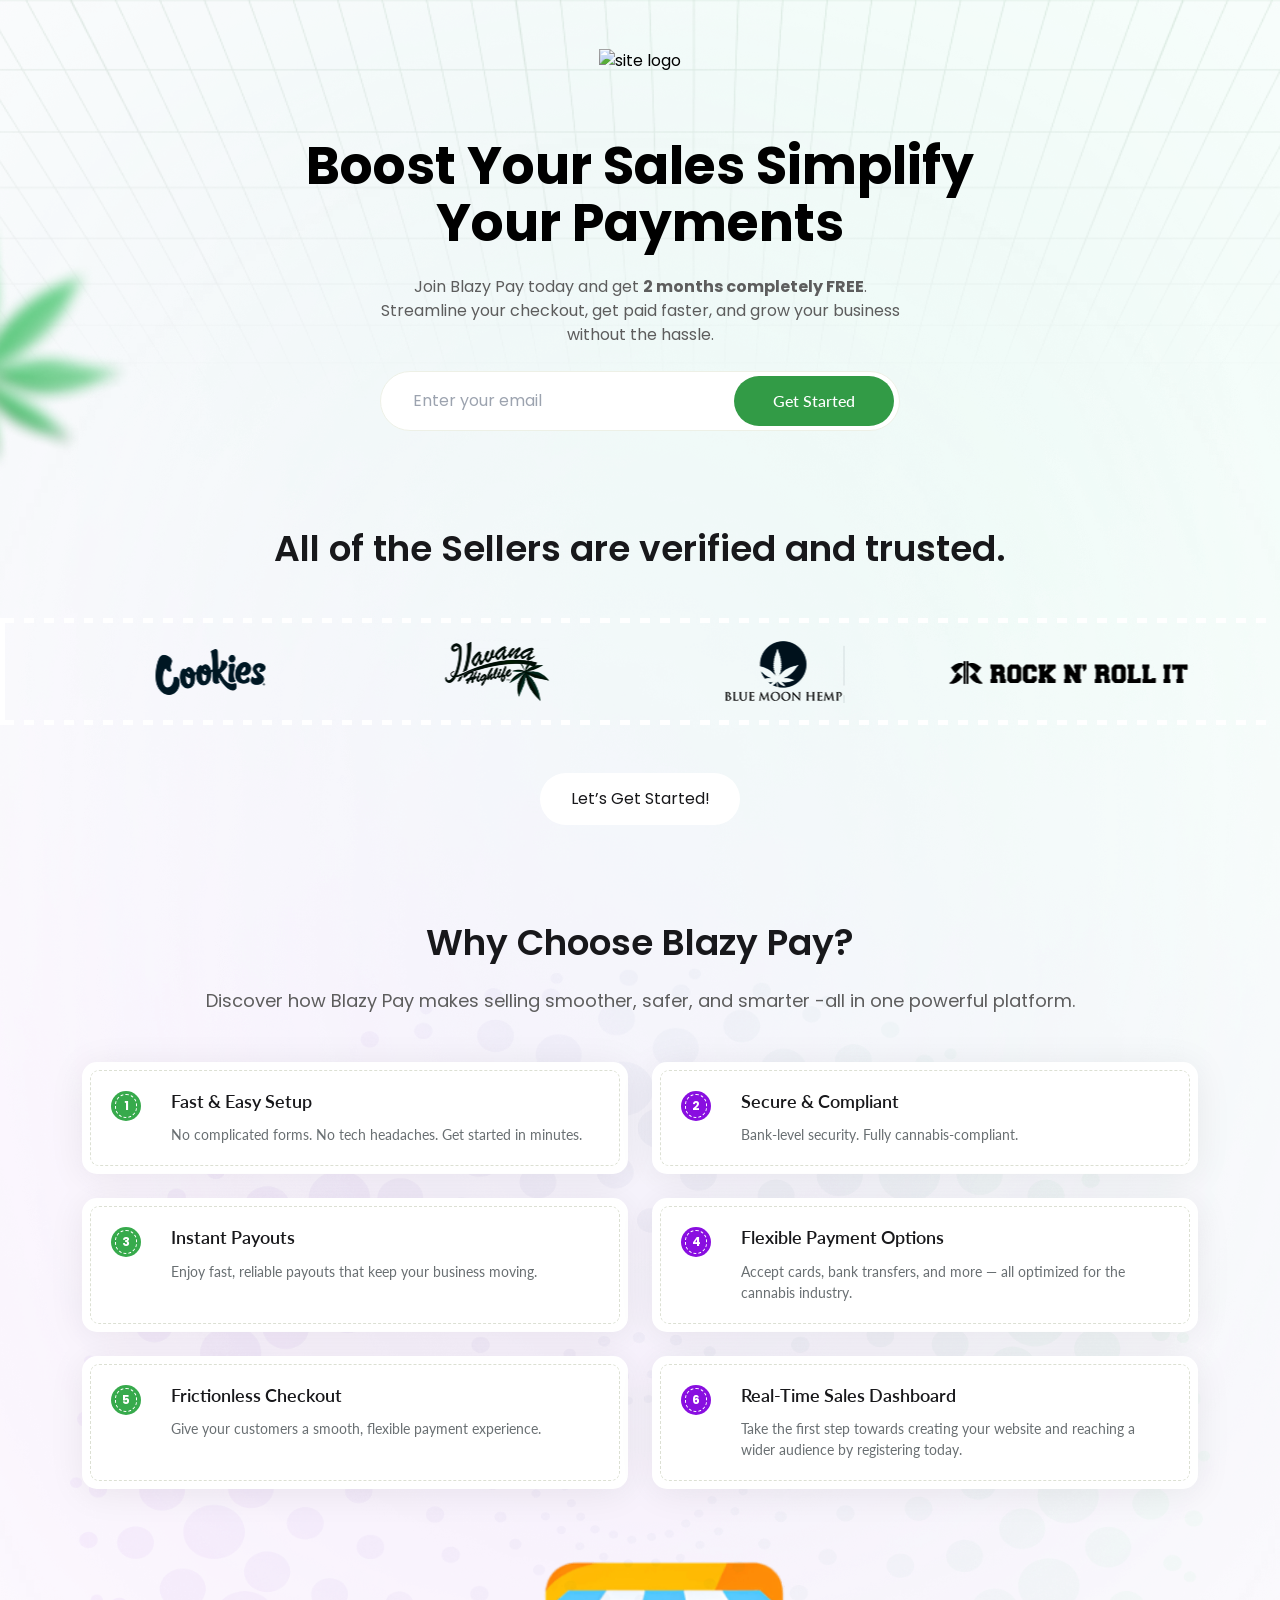
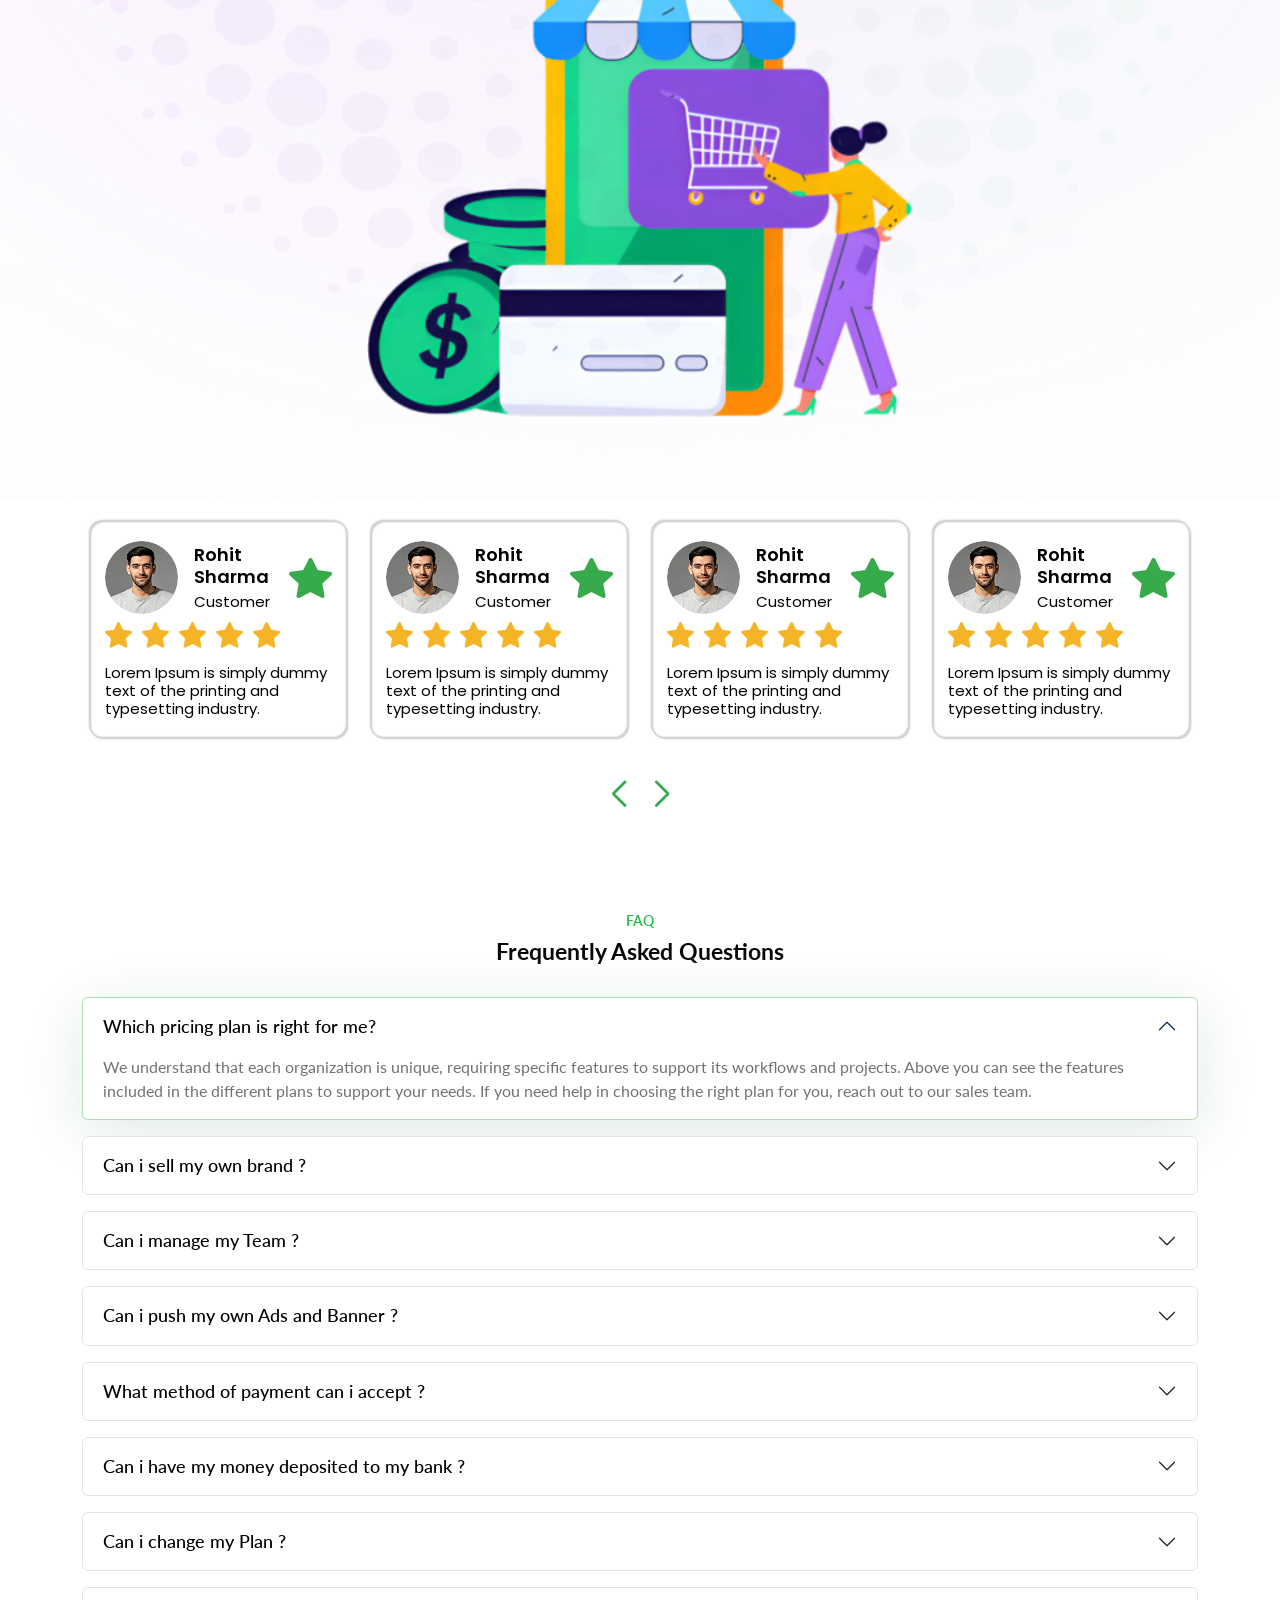
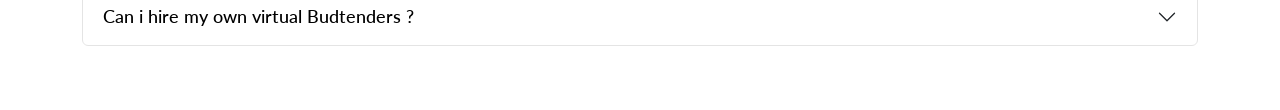
==== splash.html @ 4a8529d1 "update" ====
<!DOCTYPE html>
<html lang="en">

<head>
    <meta charset="UTF-8">
    <meta name="viewport" content="width=device-width, initial-scale=1.0">
    <title>Blazy Weed</title>
    <!-- font-family cdn -->
    <link rel="preconnect" href="https://fonts.googleapis.com">
    <link rel="preconnect" href="https://fonts.gstatic.com" crossorigin>
    <link
        href="https://fonts.googleapis.com/css2?family=Barlow:ital,wght@0,100;0,200;0,300;0,400;0,500;0,600;0,700;0,800;0,900;1,100;1,200;1,300;1,400;1,500;1,600;1,700;1,800;1,900&family=Lato:ital,wght@0,100;0,300;0,400;0,700;0,900;1,100;1,300;1,400;1,700;1,900&family=Poppins:ital,wght@0,100;0,200;0,300;0,400;0,500;0,600;0,700;0,800;0,900;1,100;1,200;1,300;1,400;1,500;1,600;1,700;1,800;1,900&display=swap"
        rel="stylesheet">
    <!-- bootstrap-css -cdn -->
    <link href="https://cdn.jsdelivr.net/npm/bootstrap@5.3.3/dist/css/bootstrap.min.css" rel="stylesheet"
        integrity="sha384-QWTKZyjpPEjISv5WaRU9OFeRpok6YctnYmDr5pNlyT2bRjXh0JMhjY6hW+ALEwIH" crossorigin="anonymous">
    <!-- Link Swiper's CSS -->
    <link rel="stylesheet" href="https://cdn.jsdelivr.net/npm/swiper@11/swiper-bundle.min.css" />

    <!-- custom css -->
    <link rel="stylesheet" href="assets/css/style.css">
</head>

<body class="splash-page">
    <main>
        <section class="splash-banner py-5">
            <header class="splash-header text-center pb-3">
                <a href="">
                    <img src="./assets/images/blazy-pay-logo.svg" alt="site logo">
                </a>
            </header>
            <div class="container pb-5">
                <div class="row">
                    <div class="col-12 pt-5">
                        <h1 class="mb-4">Boost Your Sales Simplify Your Payments</h1>
                        <p class="mb-4">Join Blazy Pay today and get <strong>2 months completely FREE</strong>.
                            Streamline your checkout, get paid faster, and grow your business without the hassle.</p>
                        <form class="splash-banner-form">
                            <div class="input-group gap-2">
                                <input type="email" placeholder="Enter your email"
                                    class="form-control flex-grow-1 border-0">
                                <button type="submit" class="btn btn-accent-dark">Get Started</button>
                            </div>
                        </form>
                    </div>
                </div>
            </div>
        </section>

        <section class="seller pb-5">
            <div class="container">
                <div class="row">
                    <div class="col-12">
                        <h2 class="section-title mb-4 mb-lg-5">All of the Sellers are verified and trusted.</h2>
                    </div>
                </div>
            </div>
            <div class="seller-inner-wrapper">
                <div class="container">
                    <div class="row">
                        <div class="col-12">
                            <div class="swiper seller-swiper">
                                <div class="swiper-wrapper">
                                    <div class="swiper-slide d-flex justify-content-center align-items-center">
                                        <img src="./assets/images/seller-img-1.png" alt="">
                                    </div>
                                    <div class="swiper-slide d-flex justify-content-center align-items-center">
                                        <img src="./assets/images/seller-img-2.png" alt="">
                                    </div>
                                    <div class="swiper-slide d-flex justify-content-center align-items-center">
                                        <img src="./assets/images/seller-img-3.png" alt="">
                                    </div>
                                    <div class="swiper-slide d-flex justify-content-center align-items-center">
                                        <img src="./assets/images/seller-img-4.png" alt="">
                                    </div>
                                    <div class="swiper-slide d-flex justify-content-center align-items-center">
                                        <img src="./assets/images/seller-img-1.png" alt="">
                                    </div>
                                    <div class="swiper-slide d-flex justify-content-center align-items-center">
                                        <img src="./assets/images/seller-img-2.png" alt="">
                                    </div>
                                    <div class="swiper-slide d-flex justify-content-center align-items-center">
                                        <img src="./assets/images/seller-img-3.png" alt="">
                                    </div>
                                    <div class="swiper-slide d-flex justify-content-center align-items-center">
                                        <img src="./assets/images/seller-img-4.png" alt="">
                                    </div>
                                </div>
                            </div>
                        </div>
                    </div>
                </div>
            </div>
            <div class="container">
                <div class="row">
                    <div class="col-12">
                        <div class="text-center mt-5">
                            <a href="#" class="btn btn-white">Let’s Get Started!</a>
                        </div>
                    </div>
                </div>
            </div>
        </section>

        <section class="why-choose py-5">
            <div class="container position-relative">
                <div class="row">
                    <div class="col-12">
                        <h2 class="section-title mb-4">Why Choose Blazy Pay?</h2>
                        <p class="section-subtext text-center mb-5">Discover how Blazy Pay makes selling smoother,
                            safer, and smarter -all in one powerful
                            platform.</p>
                    </div>
                </div>
                <div class="row">
                    <div class="col-md-6 mb-4">
                        <div class="why-choose-card">
                            <div class="why-choose-card-inner">
                                <div class="why-choose-card-left">
                                    <div class="choose-card-badge choose-card-badge-green">
                                        <div class="choose-card-badge-inner">1</div>
                                    </div>
                                </div>
                                <div class="why-choose-card-right">
                                    <h3>Fast & Easy Setup</h3>
                                    <p>No complicated forms. No tech headaches. Get started in minutes.</p>
                                </div>
                            </div>
                        </div>
                    </div>
                    <div class="col-md-6 mb-4">
                        <div class="why-choose-card">
                            <div class="why-choose-card-inner">
                                <div class="why-choose-card-left">
                                    <div class="choose-card-badge choose-card-badge-purple">
                                        <div class="choose-card-badge-inner">2</div>
                                    </div>
                                </div>
                                <div class="why-choose-card-right">
                                    <h3>Secure & Compliant</h3>
                                    <p>Bank-level security. Fully cannabis-compliant.</p>
                                </div>
                            </div>
                        </div>
                    </div>
                    <div class="col-md-6 mb-4">
                        <div class="why-choose-card">
                            <div class="why-choose-card-inner">
                                <div class="why-choose-card-left">
                                    <div class="choose-card-badge choose-card-badge-green">
                                        <div class="choose-card-badge-inner">3</div>
                                    </div>
                                </div>
                                <div class="why-choose-card-right">
                                    <h3>Instant Payouts</h3>
                                    <p>Enjoy fast, reliable payouts that keep your business moving.</p>
                                </div>
                            </div>
                        </div>
                    </div>
                    <div class="col-md-6 mb-4">
                        <div class="why-choose-card">
                            <div class="why-choose-card-inner">
                                <div class="why-choose-card-left">
                                    <div class="choose-card-badge choose-card-badge-purple">
                                        <div class="choose-card-badge-inner">4</div>
                                    </div>
                                </div>
                                <div class="why-choose-card-right">
                                    <h3>Flexible Payment Options</h3>
                                    <p>Accept cards, bank transfers, and more — all optimized for the cannabis industry.
                                    </p>
                                </div>
                            </div>
                        </div>
                    </div>
                    <div class="col-md-6 mb-4">
                        <div class="why-choose-card">
                            <div class="why-choose-card-inner">
                                <div class="why-choose-card-left">
                                    <div class="choose-card-badge choose-card-badge-green">
                                        <div class="choose-card-badge-inner">5</div>
                                    </div>
                                </div>
                                <div class="why-choose-card-right">
                                    <h3>Frictionless Checkout</h3>
                                    <p>Give your customers a smooth, flexible payment experience.</p>
                                </div>
                            </div>
                        </div>
                    </div>
                    <div class="col-md-6 mb-4">
                        <div class="why-choose-card">
                            <div class="why-choose-card-inner">
                                <div class="why-choose-card-left">
                                    <div class="choose-card-badge choose-card-badge-purple">
                                        <div class="choose-card-badge-inner">6</div>
                                    </div>
                                </div>
                                <div class="why-choose-card-right">
                                    <h3>Real-Time Sales Dashboard</h3>
                                    <p>Take the first step towards creating your website and reaching a wider audience
                                        by
                                        registering today.</p>
                                </div>
                            </div>
                        </div>
                    </div>
                </div>
                <div class="row">
                    <div class="col-md-6 mx-auto mt-5">
                        <img src="./assets/images/why-choose-img.png" alt="" class="img-fluid why-choose-img">
                    </div>
                </div>
            </div>
        </section>

        <section class="review py-5">
            <div class="container">
                <div class="row">
                    <div class="col-12">
                        <div class="review-swiper swiper p-2">
                            <div class="swiper-wrapper">
                                <div class="swiper-slide">
                                    <div class="review-card bg-white">
                                        <div class="review-card-header d-flex gap-3 mb-2">
                                            <div class="d-flex gap-3 align-items-center">
                                                <div class="img-wrapper">
                                                    <img src="./assets/images/user-img.png" alt="user img"
                                                        class="user-img">
                                                </div>
                                                <div class="review-header-content">
                                                    <h3>Rohit Sharma</h3>
                                                    <p>Customer</p>
                                                </div>
                                            </div>
                                            <img src="./assets/images/rating-img.png" alt="rating image"
                                                class="rating-img">
                                        </div>
                                        <div class="review-rating-wrapper mb-3">
                                            <img src="./assets/images/rating-stars-img.png" alt="rating stars image"
                                                class="rating-stars-img">
                                        </div>
                                        <div class="review-card-body">
                                            <p class="mb-0">Lorem Ipsum is simply dummy text of the printing and
                                                typesetting industry.</p>
                                        </div>
                                    </div>
                                </div>
                                <div class="swiper-slide">
                                    <div class="review-card bg-white">
                                        <div class="review-card-header d-flex gap-3 mb-2">
                                            <div class="d-flex gap-3 align-items-center">
                                                <div class="img-wrapper">
                                                    <img src="./assets/images/user-img.png" alt="user img"
                                                        class="user-img">
                                                </div>
                                                <div class="review-header-content">
                                                    <h3>Rohit Sharma</h3>
                                                    <p>Customer</p>
                                                </div>
                                            </div>
                                            <img src="./assets/images/rating-img.png" alt="rating image"
                                                class="rating-img">
                                        </div>
                                        <div class="review-rating-wrapper mb-3">
                                            <img src="./assets/images/rating-stars-img.png" alt="rating stars image"
                                                class="rating-stars-img">
                                        </div>
                                        <div class="review-card-body">
                                            <p class="mb-0">Lorem Ipsum is simply dummy text of the printing and
                                                typesetting industry.</p>
                                        </div>
                                    </div>
                                </div>
                                <div class="swiper-slide">
                                    <div class="review-card bg-white">
                                        <div class="review-card-header d-flex gap-3 mb-2">
                                            <div class="d-flex gap-3 align-items-center">
                                                <div class="img-wrapper">
                                                    <img src="./assets/images/user-img.png" alt="user img"
                                                        class="user-img">
                                                </div>
                                                <div class="review-header-content">
                                                    <h3>Rohit Sharma</h3>
                                                    <p>Customer</p>
                                                </div>
                                            </div>
                                            <img src="./assets/images/rating-img.png" alt="rating image"
                                                class="rating-img">
                                        </div>
                                        <div class="review-rating-wrapper mb-3">
                                            <img src="./assets/images/rating-stars-img.png" alt="rating stars image"
                                                class="rating-stars-img">
                                        </div>
                                        <div class="review-card-body">
                                            <p class="mb-0">Lorem Ipsum is simply dummy text of the printing and
                                                typesetting industry.</p>
                                        </div>
                                    </div>
                                </div>
                                <div class="swiper-slide">
                                    <div class="review-card bg-white">
                                        <div class="review-card-header d-flex gap-3 mb-2">
                                            <div class="d-flex gap-3 align-items-center">
                                                <div class="img-wrapper">
                                                    <img src="./assets/images/user-img.png" alt="user img"
                                                        class="user-img">
                                                </div>
                                                <div class="review-header-content">
                                                    <h3>Rohit Sharma</h3>
                                                    <p>Customer</p>
                                                </div>
                                            </div>
                                            <img src="./assets/images/rating-img.png" alt="rating image"
                                                class="rating-img">
                                        </div>
                                        <div class="review-rating-wrapper mb-3">
                                            <img src="./assets/images/rating-stars-img.png" alt="rating stars image"
                                                class="rating-stars-img">
                                        </div>
                                        <div class="review-card-body">
                                            <p class="mb-0">Lorem Ipsum is simply dummy text of the printing and
                                                typesetting industry.</p>
                                        </div>
                                    </div>
                                </div>
                                <div class="swiper-slide">
                                    <div class="review-card bg-white">
                                        <div class="review-card-header d-flex gap-3 mb-2">
                                            <div class="d-flex gap-3 align-items-center">
                                                <div class="img-wrapper">
                                                    <img src="./assets/images/user-img.png" alt="user img"
                                                        class="user-img">
                                                </div>
                                                <div class="review-header-content">
                                                    <h3>Rohit Sharma</h3>
                                                    <p>Customer</p>
                                                </div>
                                            </div>
                                            <img src="./assets/images/rating-img.png" alt="rating image"
                                                class="rating-img">
                                        </div>
                                        <div class="review-rating-wrapper mb-3">
                                            <img src="./assets/images/rating-stars-img.png" alt="rating stars image"
                                                class="rating-stars-img">
                                        </div>
                                        <div class="review-card-body">
                                            <p class="mb-0">Lorem Ipsum is simply dummy text of the printing and
                                                typesetting industry.</p>
                                        </div>
                                    </div>
                                </div>
                            </div>
                        </div>
                        <div class="review-swiper-btns position-relative mt-5 d-flex gap-3 justify-content-center">
                            <div class="swiper-button-prev position-static"></div>
                            <div class="swiper-button-next position-static"></div>
                        </div>
                    </div>
                </div>
            </div>
        </section>

        <section class="faq py-5">
            <div class="container">
                <div class="row">
                    <div class="col-12 mb-4">
                        <h3 class="faq-subtitle">Faq</h3>
                        <h2 class="faq-title">Frequently Asked Questions</h2>
                    </div>
                    <div class="col-12">
                        <div class="accordion" id="faqAccordion">
                            <div class="accordion-item mb-3">
                                <h2 class="accordion-header">
                                    <button class="accordion-button" type="button" data-bs-toggle="collapse"
                                        data-bs-target="#faqAccOne" aria-expanded="true" aria-controls="faqAccOne">
                                          Which pricing plan is right for me?
                                    </button>
                                </h2>
                                <div id="faqAccOne" class="accordion-collapse collapse show"
                                    data-bs-parent="#faqAccordion">
                                    <div class="accordion-body">
                                       <p>We understand that each organization is unique, requiring specific features to support its workflows and projects. Above you can see the features included in the different plans to support your needs. If you need help in choosing the right plan for you, reach out to our sales team.</p>
                                    </div>
                                </div>
                            </div>
                            <div class="accordion-item mb-3">
                                <h2 class="accordion-header">
                                    <button class="accordion-button collapsed" type="button" data-bs-toggle="collapse"
                                        data-bs-target="#faqAccTwo" aria-expanded="false" aria-controls="faqAccTwo">
                                       Can i sell my own brand ?
                                    </button>
                                </h2>
                                <div id="faqAccTwo" class="accordion-collapse collapse"
                                    data-bs-parent="#faqAccordion">
                                    <div class="accordion-body">
                                        <p>Lorem ipsum dolor sit amet consectetur adipisicing elit. Molestias voluptate fuga tempora corrupti praesentium. Iure aperiam perspiciatis enim, dolor aliquam mollitia deleniti officiis accusamus a aliquid, possimus necessitatibus odio dicta consectetur placeat? Et architecto tempora accusantium ullam nobis aspernatur, provident illo accusamus placeat! Dolore velit aperiam nihil. Ducimus, officia exercitationem?</p>
                                    </div>
                                </div>
                            </div>
                            <div class="accordion-item mb-3">
                                <h2 class="accordion-header">
                                    <button class="accordion-button collapsed" type="button" data-bs-toggle="collapse"
                                        data-bs-target="#faqAccThree" aria-expanded="false"
                                        aria-controls="faqAccThree">
                                        Can i manage my Team ?
                                    </button>
                                </h2>
                                <div id="faqAccThree" class="accordion-collapse collapse"
                                    data-bs-parent="#faqAccordion">
                                    <div class="accordion-body">
                                         <p>Lorem ipsum dolor sit amet consectetur adipisicing elit. Molestias voluptate fuga tempora corrupti praesentium. Iure aperiam perspiciatis enim, dolor aliquam mollitia deleniti officiis accusamus a aliquid, possimus necessitatibus odio dicta consectetur placeat? Et architecto tempora accusantium ullam nobis aspernatur, provident illo accusamus placeat! Dolore velit aperiam nihil. Ducimus, officia exercitationem?</p>
                                    </div>
                                </div>
                            </div>
                            <div class="accordion-item mb-3">
                                <h2 class="accordion-header">
                                    <button class="accordion-button collapsed" type="button" data-bs-toggle="collapse"
                                        data-bs-target="#faqAccFour" aria-expanded="false"
                                        aria-controls="faqAccFour">
                                       Can i push my own Ads and Banner ?
                                    </button>
                                </h2>
                                <div id="faqAccFour" class="accordion-collapse collapse"
                                    data-bs-parent="#faqAccordion">
                                    <div class="accordion-body">
                                         <p>Lorem ipsum dolor sit amet consectetur adipisicing elit. Molestias voluptate fuga tempora corrupti praesentium. Iure aperiam perspiciatis enim, dolor aliquam mollitia deleniti officiis accusamus a aliquid, possimus necessitatibus odio dicta consectetur placeat? Et architecto tempora accusantium ullam nobis aspernatur, provident illo accusamus placeat! Dolore velit aperiam nihil. Ducimus, officia exercitationem?</p>
                                    </div>
                                </div>
                            </div>
                            <div class="accordion-item mb-3">
                                <h2 class="accordion-header">
                                    <button class="accordion-button collapsed" type="button" data-bs-toggle="collapse"
                                        data-bs-target="#faqAccFive" aria-expanded="false"
                                        aria-controls="faqAccFive">
                                        What method of payment can i accept ?
                                    </button>
                                </h2>
                                <div id="faqAccFive" class="accordion-collapse collapse"
                                    data-bs-parent="#faqAccordion">
                                    <div class="accordion-body">
                                         <p>Lorem ipsum dolor sit amet consectetur adipisicing elit. Molestias voluptate fuga tempora corrupti praesentium. Iure aperiam perspiciatis enim, dolor aliquam mollitia deleniti officiis accusamus a aliquid, possimus necessitatibus odio dicta consectetur placeat? Et architecto tempora accusantium ullam nobis aspernatur, provident illo accusamus placeat! Dolore velit aperiam nihil. Ducimus, officia exercitationem?</p>
                                    </div>
                                </div>
                            </div>
                            <div class="accordion-item mb-3">
                                <h2 class="accordion-header">
                                    <button class="accordion-button collapsed" type="button" data-bs-toggle="collapse"
                                        data-bs-target="#faqAccSix" aria-expanded="false"
                                        aria-controls="faqAccSix">
                                        Can i have my money deposited to my bank ?
                                    </button>
                                </h2>
                                <div id="faqAccSix" class="accordion-collapse collapse"
                                    data-bs-parent="#faqAccordion">
                                    <div class="accordion-body">
                                         <p>Lorem ipsum dolor sit amet consectetur adipisicing elit. Molestias voluptate fuga tempora corrupti praesentium. Iure aperiam perspiciatis enim, dolor aliquam mollitia deleniti officiis accusamus a aliquid, possimus necessitatibus odio dicta consectetur placeat? Et architecto tempora accusantium ullam nobis aspernatur, provident illo accusamus placeat! Dolore velit aperiam nihil. Ducimus, officia exercitationem?</p>
                                    </div>
                                </div>
                            </div>
                            <div class="accordion-item mb-3">
                                <h2 class="accordion-header">
                                    <button class="accordion-button collapsed" type="button" data-bs-toggle="collapse"
                                        data-bs-target="#faqAccSeven" aria-expanded="false"
                                        aria-controls="faqAccSeven">
                                        Can i change my Plan ?
                                    </button>
                                </h2>
                                <div id="faqAccSeven" class="accordion-collapse collapse"
                                    data-bs-parent="#faqAccordion">
                                    <div class="accordion-body">
                                         <p>Lorem ipsum dolor sit amet consectetur adipisicing elit. Molestias voluptate fuga tempora corrupti praesentium. Iure aperiam perspiciatis enim, dolor aliquam mollitia deleniti officiis accusamus a aliquid, possimus necessitatibus odio dicta consectetur placeat? Et architecto tempora accusantium ullam nobis aspernatur, provident illo accusamus placeat! Dolore velit aperiam nihil. Ducimus, officia exercitationem?</p>
                                    </div>
                                </div>
                            </div>
                            <div class="accordion-item mb-3">
                                <h2 class="accordion-header">
                                    <button class="accordion-button collapsed" type="button" data-bs-toggle="collapse"
                                        data-bs-target="#faqAccEight" aria-expanded="false"
                                        aria-controls="faqAccEight">
                                       Can i hire my own virtual Budtenders ?
                                    </button>
                                </h2>
                                <div id="faqAccEight" class="accordion-collapse collapse"
                                    data-bs-parent="#faqAccordion">
                                    <div class="accordion-body">
                                         <p>Lorem ipsum dolor sit amet consectetur adipisicing elit. Molestias voluptate fuga tempora corrupti praesentium. Iure aperiam perspiciatis enim, dolor aliquam mollitia deleniti officiis accusamus a aliquid, possimus necessitatibus odio dicta consectetur placeat? Et architecto tempora accusantium ullam nobis aspernatur, provident illo accusamus placeat! Dolore velit aperiam nihil. Ducimus, officia exercitationem?</p>
                                    </div>
                                </div>
                            </div>
                        </div>
                    </div>
                </div>
            </div>
        </section>

    </main>

    <!--bootstrap-js-cdn  -->
    <script src="https://cdn.jsdelivr.net/npm/bootstrap@5.3.3/dist/js/bootstrap.bundle.min.js"
        integrity="sha384-YvpcrYf0tY3lHB60NNkmXc5s9fDVZLESaAA55NDzOxhy9GkcIdslK1eN7N6jIeHz"
        crossorigin="anonymous"></script>

    <!-- Swiper JS -->
    <script src="https://cdn.jsdelivr.net/npm/swiper@11/swiper-bundle.min.js"></script>
    <script src="./assets/js/custom.js"></script>
</body>

</html>
---- assets/css/style.css ----
* {
    font-family: "Lato", sans-serif;
    color: #000;
}

a {
    text-decoration: none;
}


/* announcement-bar css start  */

.announcement-bar {
    padding-inline: 95px;
    background: #000;
    padding-block: 9px;
}

.announcement-bar .social-icons-wrapper {
    gap: 10px;
}

.announcement-bar .social-icons {
    width: 27px;
    height: 27px;
    display: flex;
    align-items: center;
    justify-content: center;
    border: 1px solid #404040;
    border-radius: 50px;
    transition: all 0.4s ease-in-out;
}

.announcement-bar .social-icons:hover {
    border: 1px solid #37aa4c;
    background: #37aa4c;
}

.announcement-bar .social-icons:hover svg path {
    fill: #fff;
}


/* announcement-bar css end */


/* header css start */

.header {
    background: #fff;
    box-shadow: 0px 3px 7.5px 0px rgba(3, 4, 28, 0.1);
}

.header .navbar-brand img {
    max-width: 134px;
    display: block;
}

.header .navbar {
    padding-right: 95px !important;
}

.header .navbar-nav {
    justify-content: space-between !important;
    gap: 16px;
    margin-inline: 40px !important;
}

.header .nav-item a {
    font-family: "Lato", sans-serif !important;
    gap: 5px;
    font-size: 14px;
    font-weight: 600;
    color: #261f1f;
    line-height: 1.1;
    padding-inline: 0px !important;
    padding-block: 22px !important;
    transition: all 0.4s ease-in-out;
}

.header .nav-item a:hover,
.header .nav-link.active {
    color: #37ac4e;
}

.header .custom-menu-btn {
    width: 131px;
    height: 62px;
    background-image: url(../images/bar-bg.png);
    background-position: center;
    background-repeat: no-repeat;
    background-size: cover;
    border: 0px;
    border-radius: 0px;
}

.header .navbar-brand {
    padding-inline: 19px 34px;
    margin: 0px;
    border-right: 1px solid #e6edf2;
    padding-block: 0px;
}

.header .btn_custom {
    padding: 8px 15px;
    height: 36px;
    width: 111px;
    border: 1px solid transparent;
    border-radius: 21px;
    display: flex;
    align-items: center;
    justify-content: center;
    font-family: "Lato", sans-serif !important;
    font-size: 16px;
    font-style: normal;
    font-weight: 600;
    line-height: normal;
}

.btn_1 {
    border: 1px solid #37ac4e !important;
    background: #fff;
    color: #37aa4c;
}

.btn_1:hover {
    background: linear-gradient(180deg, #37ac4e 0%, #06ca2c 100%);
    color: #fff;
}

.btn_2 {
    background: linear-gradient(180deg, #37ac4e 0%, #06ca2c 100%);
    color: #fff;
}

.btn_2:hover {
    border: 1px solid #37ac4e !important;
    background: #fff;
    color: #37aa4c;
}

.header .header-btn-wrapper {
    gap: 10px;
}

.sider-bar-wrapper {
  padding-block: 50px 32px;
  padding-inline: 24px;
  width: 368px !important;
  border-right: 0px !important;
  border-radius: 0 16px 16px 0;
  top: 108px !important;
  min-height: 700px;
}

.sider-bar-wrapper .header-logo {
    margin-left: 16px;
}

.sider-bar-wrapper .header-logo img {
  max-width: 152px;
  display: block;
}

.sider-bar-wrapper .offcanvas-body {
  margin-block: 40px 30px;
  padding: 0px;
  height: 100%;
  padding-right: 10px;
}
.sider-bar-wrapper .offcanvas-body::-webkit-scrollbar-thumb {
  border-radius: 3px;
  -webkit-box-shadow: inset 0 0 6px rgba(0, 0, 0, 0.3);
  background: linear-gradient(180deg, #37ac4e 0%, #06ca2c 100%);
  height: 20px;
  max-height: 20px;
  min-height: 10px;
}
.sider-bar-wrapper .offcanvas-body::-webkit-scrollbar {
  width: 5px;
}
.sider-bar-wrapper .menu-list-item {
    padding: 16px 21px;
    color: #000;
    font-family: "Lato", sans-serif !important;
    font-size: 16px;
    font-style: normal;
    font-weight: 500;
    line-height: normal;
    text-decoration: none;
    display: flex;
    align-items: center;
    gap: 18px;
    background: #fff;
    border-radius: 17px;
    border: 1px solid transparent;
    transition: all 0.4s ease-in-out;
}

.sider-bar-wrapper .menu-list_items a {
    font-weight: 600;
}

.sider-bar-wrapper .menu-list-item:hover,
.menu-list-items .active .menu-list-item {
    font-weight: 700;
    border-radius: 17px;
    border: 1px solid #e6e7ec;
    box-shadow: 0px 10.58px 51.137px 0px rgba(89, 108, 148, 0.07), 0px 1.325px 6.403px 0px rgba(89, 108, 148, 0.04);
}

.sider-bar-wrapper .menu-list-items {
    display: flex;
    flex-direction: column;
    gap: 4px;
}

.sider-bar-wrapper .menu-list-items .menu-list-item img {
    width: 26px;
    height: 26px;
}

.sider-bar-wrapper .menu-list_items .menu-list-item img {
    width: 30px;
    height: 30px;
}

.sider-bar-wrapper .help-center {
    font-family: "Lato", sans-serif !important;
    display: flex;
    padding: 16px 24px;
    align-items: center;
    border-radius: 28px;
    border: 1.763px solid #e6e7ec;
    background: #f5f6f8;
    text-decoration: none;
    gap: 20px;
    transition: all 0.4s ease-in-out;
}

.sider-bar-wrapper .help-center p {
    color: #000;
    font-size: 19px;
    font-weight: 700;
    line-height: 1.2;
    margin: 0px;
    transition: all 0.4s ease-in-out;
}

.sider-bar-wrapper .help-center span {
    color: #83899f;
    font-size: 18px;
    font-weight: 400;
    line-height: 1.2;
    transition: all 0.4s ease-in-out;
}

.sider-bar-wrapper .help-center img {
    width: 62px;
    height: 62px;
}

.sider-bar-wrapper .help-center:hover {
    background: #37ac4e;
}

.sider-bar-wrapper .help-center:hover span,
.sider-bar-wrapper .help-center:hover p {
    color: #fff !important;
}

.sider-bar-wrapper .help-center:hover svg path {
    fill: #fff;
}

.sider-bar-wrapper .help-center .help-drop-icon {
    margin-left: auto;
}

.sider-bar-wrapper .menu-list_items {
    padding-block: 26px;
    border-top: 1px solid #edeef3;
}

.sider-bar-container {
    display: flex;
    flex-direction: column;
}

.sider-bar-wrapper .offcanvas-header {
  padding: 0;
  justify-content: space-between;
  align-items: flex-start;
}

.sider-bar-wrapper .btn-close {
padding: 0;
background: transparent;
width: 30px;
height: 30px;
opacity: 1;
margin: 0;
}
.sider-bar-wrapper .btn-close svg{
width: 100%;
height: 100%;
display: block;
}

.sider-bar-wrapper .btn-close:focus {
    box-shadow: unset;
}


/* header css end */


/* banner css start */

.banner {
    padding-block: 64px;
    background-image: url(../images/banner-bg-001.png);
    background-position: center;
    background-repeat: no-repeat;
    background-size: cover;
}

.banner .banner-title {
    color: #000;
    font-size: 35px;
    font-weight: 700;
    line-height: 1.4;
    margin-bottom: 18px;
}

.banner .banner-text {
    color: #000;
    font-size: 19px;
    font-style: normal;
    font-weight: 400;
    line-height: 30px;
    margin-bottom: 25px;
    border-left: 3px solid #37ac4e;
    padding-left: 13px;
    max-width: 46ch;
}

.banner .breadcrumb-item.active {
    color: #37ac4e;
    font-size: 22px;
    font-weight: 500;
    line-height: normal;
}

.banner .breadcrumb-item a {
    color: #000;
    font-size: 22px;
    font-weight: 400;
    line-height: normal;
}

.banner .btn-accent {
    font-weight: 500;
}


/* banner css end */


/* custom-img-icontext */

.custom-img-icontext {
    padding-block: 35px 105px;
    background: url(/assets/images/card-bgimg.png);
    background-repeat: no-repeat;
    background-size: cover;
    position: relative;
}

.custom-img-icontext::before,
.custom-img-icontext::after {
    content: "";
    display: block;
    width: 32px;
    height: 32px;
    background: url(/assets/images/about.svg);
    background-repeat: no-repeat;
    background-size: contain;
    position: absolute;
    top: 65px;
    left: 10%;
}

.custom-img-icontext::after {
    top: auto;
    bottom: 22px;
    left: auto;
    right: 43px;
}

.custom-img-icontext img {
    border-radius: 20px;
    height: 100%;
}

.section-subtitle {
    background: linear-gradient(180deg, #37ac4e 0%, #06ca2c 100%);
    -webkit-background-clip: text;
    -webkit-text-fill-color: transparent;
    margin-bottom: 10px;
    width: 100%;
    max-width: 156px;
    text-align: center;
    font-size: 14px;
    font-weight: 600;
    line-height: 1.6;
    text-transform: uppercase;
}

.section-subtitle::after,
.section-subtitle::before {
    content: "";
    display: block;
    background: linear-gradient(180deg, #37ac4e 0%, #06ca2c 100%);
    width: 22%;
    height: 2px;
    position: absolute;
    top: 50%;
    left: 0;
}

.section-subtitle::before {
    left: auto;
    right: 0;
}

.custom-img-icontext h2 {
    color: #141d38;
    text-align: center;
    font-size: 30px;
    font-weight: 700;
    line-height: 1.2;
    text-transform: capitalize;
    margin-bottom: 34px;
}

.custom-img-icontext .icon-box {
    border: 1px solid #cccccc;
    width: 100px;
    height: 100px;
    display: flex;
    align-items: center;
    justify-content: center;
    border-radius: 12px;
    box-shadow: 0px 4.284px 4.284px 0px rgba(0, 0, 0, 0.1);
    transition: all 0.3s ease-in-out;
}

.custom-img-icontext .icon-box svg {
    width: 60px;
    height: 60px;
    transition: all 0.3s ease-in-out;
}

.custom-img-icontext .icon-box:hover {
    border-radius: 11.408px;
    border: 0.535px solid #ccc;
    background: linear-gradient(180deg, #37ac4e 0%, #06ca2c 100%);
}

.custom-img-icontext .icon-box:hover svg path {
    fill: #ffffff;
}

.custom-img-icontext .icon-text-box {
    display: flex;
    align-items: center;
    gap: 32px;
}

.custom-img-icontext .icon-text-wrapper {
    display: flex;
    flex-direction: column;
    gap: 30px;
}

.custom-img-icontext .icon-content h4 {
    color: #010101;
    font-size: 24px;
    font-weight: 600;
    line-height: 1.4;
    margin-bottom: 4px;
}

.custom-img-icontext .icon-content p {
    color: #939393;
    font-size: 16px;
    font-weight: 500;
    line-height: 1.6;
    max-width: 39ch;
    margin-bottom: 0;
}


/*custom-multicards-wrapper  css start*/

.custom-multicards-wrapper .custom-left-card {
    border-radius: 20px;
    background: #f5f5f5;
    display: flex;
    padding: 51px 32px 54px 32px;
    flex-direction: column;
    justify-content: center;
    height: 100%;
}

.custom-multicards-wrapper .custom-left-card img {
    max-height: 315px;
    object-fit: contain;
}

.custom-multicards-wrapper .join-text {
    border-radius: 30px;
    background: #fb506c;
    display: inline-grid;
    min-width: 71px;
    flex-shrink: 0;
    padding-block: 2px;
    color: #fff;
    font-size: 12px;
    font-weight: 600;
    line-height: 2;
    text-transform: uppercase;
    margin-bottom: 13px;
    width: fit-content;
    text-align: center;
}

.custom-left-card h2 {
    color: #000;
    font-size: 35px;
    font-weight: 600;
    line-height: 1.4;
    letter-spacing: -1px;
    margin-bottom: 10px;
}

.section-text {
    color: #2b2a35;
    font-size: 18px;
    font-weight: 600;
    line-height: 31px;
    margin-bottom: 18px;
}

.btn-primary {
    border-radius: 50px;
    background: linear-gradient(180deg, #37ac4e 0%, #06ca2c 100%);
    min-width: 192px;
    width: fit-content;
    padding-block: 16px;
    text-align: center;
    color: #fff;
    font-family: "Barlow", sans-serif;
    font-size: 20px;
    font-weight: 600;
    line-height: 24px;
    display: flex;
    justify-content: center;
    align-items: center;
    gap: 8px;
}

.btn-primary svg,
.btn-inline svg {
    width: 18px;
    height: 14px;
    transform: translateX(0px);
    transition: transform 0.3s ease-in-out;
}

.btn-primary:hover svg,
.btn-inline:hover svg {
    transform: translateX(8px);
}

.easy-payment-card {
    border-radius: 20px;
    background: linear-gradient(180deg, #37ac4e 0%, #06ca2c 100%);
    padding: 65px 38px 33px;
    position: relative;
    overflow: hidden;
}

.easy-payment-card::after {
    content: "";
    display: block;
    width: 100%;
    height: 100%;
    background: url(../images/boy.png);
    background-repeat: no-repeat;
    position: absolute;
    top: 0;
    right: 0;
}

.easy-payment-card h3 {
    color: #fff;
    font-size: 44px;
    font-weight: 800;
    line-height: 1.4;
    max-width: 10ch;
}

.easy-payment-card h3 svg {
    width: 50px;
    height: 50px;
    display: inline-block;
}

.easy-payment-card p {
    color: #fff;
    font-size: 20px;
    font-weight: 500;
    line-height: 1.4;
    max-width: 32ch;
}

.btn-inline {
    color: #fff;
    font-size: 22px;
    font-weight: 700;
    line-height: 24px;
    display: flex;
    gap: 7px;
}

.custom-small-card {
    background: #0d243c;
    border-radius: 20px;
    position: relative;
    min-height: 397px;
    display: flex;
    align-items: end;
}

.card-inner-text {
    position: absolute;
    top: 29px;
    left: 0;
    width: 100%;
}

.card-inner-text h4 {
    color: #fff;
    text-align: center;
    font-size: 30px;
    font-weight: 600;
    line-height: 37.5px;
    margin-bottom: 10px;
}

.card-inner-text p {
    color: #fff;
    text-align: center;
    font-size: 16px;
    font-weight: 600;
    line-height: 24px;
    max-width: 30ch;
    margin: 0 auto;
}

.small-card-wrapper {
    display: grid;
    grid-template-columns: repeat(2, 1fr);
    gap: 30px;
}

.payment-info-wrapper {
    display: flex;
    flex-direction: column;
    gap: 30px;
}

.custom-small-card.pink-card {
    background: #fb506c;
    display: flex;
    justify-content: center;
}


/* custom-img-with-text css start */

.custom-img-with-text {
    padding-block: 86px 71px;
}

.custom-img-with-text .img-fluid {
    max-height: 320px;
    object-fit: cover;
    border-radius: 20px;
    height: 100%;
}

.custom-img-with-text h2 {
    color: #121212;
    font-size: 35px;
    font-weight: 600;
    line-height: 1.4;
    margin-bottom: 10px;
}

.custom-img-with-text p {
    color: #767676;
    font-size: 19px;
    font-weight: 500;
    line-height: 34px;
    margin-bottom: 17px;
    max-width: 50ch;
}

.custom-img-with-text .btn-accent {
    font-weight: 500;
}


/* custom-signup css start */

.custom-signup {
    background: linear-gradient(268deg, #e7f5ea 0%, #d1fadc 100%);
    background-repeat: no-repeat;
    position: relative;
    padding-block: 66px 60px;
}

.custom-signup::after {
    content: "";
    display: block;
    background-image: url(../images/signup_bgimg.png);
    background-repeat: no-repeat;
    background-position: top;
    max-width: 832px;
    width: 100%;
    height: 100%;
    position: absolute;
    top: 0;
    left: 50%;
    transform: translateX(-50%);
}

.signup-text-wrapper h2 {
    color: #191919;
    text-align: center;
    font-size: 32px;
    font-weight: 700;
    line-height: 1.56;
    max-width: 40ch;
    margin: 0 auto 30px;
    position: relative;
    display: flex;
}

.btn-accent {
    border-radius: 0px 16px 16px 16px;
    background: linear-gradient(180deg, #37ac4e 0%, #06ca2c 100%);
    color: #fff;
    font-size: 19px;
    font-weight: 600;
    line-height: 1.2;
    padding-block: 12px;
    display: inline-block;
    transform: translateY(0);
    transition: all 0.4s ease-in-out;
    min-width: 174px;
    text-align: center;
}

.btn-accent:hover {
    transform: translateY(-6px);
}

.signup-text-wrapper {
    position: relative;
    z-index: 1;
    display: flex;
    flex-direction: column;
    align-items: center;
}

.signup-text-wrapper h2::before {
    content: "";
    display: block;
    width: 74px;
    height: 40px;
    background: url(/assets/images/crown.svg);
    background-repeat: no-repeat;
    background-size: contain;
}


/* custom-signup css end */


/* footer css start */

.footer {
    background-image: url(/assets/images/footerbg-img.png);
    background-color: #000000;
    background-repeat: no-repeat;
    background-size: cover;
    padding-top: 125px;
}

.footer-text {
    font-family: "Barlow", sans-serif;
    color: #e6e6e6;
    font-size: 16px;
    line-height: 1.5;
    font-weight: 500;
    margin-bottom: 10px;
    max-width: 39ch;
}

.footer-logo {
    display: block;
    margin-bottom: 18px;
}

.footer-logo img {
    max-width: 196px;
    height: auto;
}

.footer h4 {
    background: linear-gradient(180deg, #37ac4e 0%, #06ca2c 100%);
    -webkit-background-clip: text;
    -webkit-text-fill-color: transparent;
    font-size: 20px;
    font-weight: 600;
    line-height: 2;
    margin-block: 0 26px;
}

.footer ul {
    list-style: none;
    padding-left: 0;
    margin-bottom: 0;
    display: flex;
    flex-direction: column;
    gap: 10px;
}

.footer ul li a {
    color: #fff;
    font-size: 16px;
    line-height: 1.4;
    font-weight: 500;
    transition: all 0.3s ease-in-out;
    position: relative;
    padding-bottom: 4px;
}

.footer ul li a::after {
    content: "";
    display: block;
    width: 100%;
    height: 2px;
    background: linear-gradient(180deg, #37ac4e 0%, #06ca2c 100%);
    position: absolute;
    bottom: 0;
    left: 0;
    transform: scale(0);
    transition: all 0.3s ease-in-out;
    transform-origin: left;
}

.footer ul li a:hover {
    color: #06ca2c;
}

.footer ul li a:hover::after {
    transform: scale(1);
}

.footer-copyright {
    border-top: 1px solid #404040;
    margin-top: 82px;
    padding-block: 32px 30px;
    padding-inline: 36px;
}

.footer-link-wrapper {
    display: flex;
    gap: 140px;
    max-width: 1115px;
    margin: 0 auto;
}

.copyright-text {
    color: #bfbfbf;
    font-size: 14px;
    line-height: 1.2;
    font-weight: 500;
    margin-bottom: 0;
}

.footer-link-wrapper {
    display: flex;
    gap: 140px;
    max-width: 1115px;
    margin: 0 auto;
}

.copyright-links {
    display: flex;
    gap: 16px;
    justify-content: end;
}

.copyright-links img {
    width: 42px;
    height: 42px;
    transform: scale(1);
    transition: all 0.3s ease-in-out;
}

.copyright-links img:hover {
    transform: scale(1.2);
}


/* solution-page css starts */

.solution-banner {
    padding-block: 80px 30px;
}

.breadcrumb {
    margin-bottom: 18px;
}

.breadcrumb-item.active::before {
    background: url('data:image/svg+xml,<svg xmlns="http://www.w3.org/2000/svg" width="7" height="13" viewBox="0 0 7 13" fill="none"><path d="M0.93457 12.7782L6.19429 7.51849C6.81545 6.89733 6.81545 5.88088 6.19429 5.25972L0.93457 0" fill="black"/></svg>');
    background-repeat: no-repeat;
    background-position: center;
    background-size: contain;
    width: 6px;
    height: 12px;
    padding: 0;
    font-size: 0;
}

.breadcrumb-item.active {
    display: flex;
    align-items: center;
    gap: 10px;
}

.solution-banner .banner-title {
    margin-bottom: 14px;
}

.solution-banner .banner-text {
    margin-bottom: 24px;
}

.about-blazy-wrapper {
    padding-block: 50px;
}

.about-subtitle {
    color: #01a368;
    font-size: 20px;
    font-weight: 600;
    line-height: 1.4;
    margin-bottom: 5px;
}

.about-title {
    color: #121212;
    font-size: 35px;
    font-weight: 500;
    line-height: 1.24;
    margin-bottom: 12px;
}

.about-content {
    color: #767676;
    font-size: 18px;
    font-weight: 400;
    line-height: 1.4;
    max-width: 61ch;
}

.our-services-wrapper .section-subtitle {
    font-size: 16px;
    font-weight: 600;
    line-height: 1.6;
    max-width: 216px;
    margin-bottom: 8px;
}

.our-services-wrapper .section-subtitle::before {
    width: 20%;
}

.our-services-wrapper h2 {
    color: #141d38;
    text-align: center;
    font-size: 30px;
    font-weight: 700;
    line-height: 1.2;
    text-transform: capitalize;
    margin-bottom: 40px;
}

.services-icon svg {
    box-shadow: 0px 20px 58px 0px rgba(0, 0, 0, 0.08);
    border-radius: 50%;
    width: 64px;
    height: 64px;
}

.services-icon svg circle {
    fill: #37ac4e;
}

.services-icon svg path {
    fill: #ffffff;
}

.services-icon {
    margin-bottom: 17px;
}

.services-box h3 {
    color: #010101;
    font-size: 24px;
    font-weight: 600;
    line-height: 1.4;
    margin-bottom: 0;
}

.services-box p {
    color: #010101;
    font-size: 18px;
    font-weight: 500;
    line-height: 1.8;
    margin-bottom: 34px;
    max-width: 33ch;
}

.services-box {
    border-radius: 6.079px 6.079px 60.787px 6.079px;
    border-top: 7.294px solid #37ac4e;
    box-shadow: 0px 0px 18.236px 0px #e9e9e9;
    padding: 31px 16px 28px 28px;
    height: 100%;
    display: flex;
    flex-direction: column;
    transition: all 0.4s ease;
    transform: translateY(0);
}

.services-box:hover {
    transform: translateY(-8px);
    background: #37ac4e;
}

.services-box:hover .services-icon svg circle {
    fill: #ffffff;
}

.services-box:hover .services-icon svg path {
    fill: #37ac4e;
}

.services-box:hover h3,
.services-box:hover p,
.services-box:hover .btn-text {
    color: #ffffff;
}

.btn-text {
    margin-top: auto;
    color: #37ac4e;
    font-size: 18px;
    font-weight: 600;
    line-height: 15px;
    text-transform: capitalize;
    display: flex;
    align-items: center;
    gap: 4px;
    width: fit-content;
    border: 0;
    border-bottom: 2px solid #37ac4e;
    padding-bottom: 7px;
    background-color: transparent;
}

.services-box:hover .btn-text {
    border-color: #ffffff;
}

.services-box:hover .btn-text svg path {
    fill: #ffffff;
}

.row-40 {
    row-gap: 40px;
}

.btn-text svg path {
    fill: #37ac4e;
}

.btn-text svg {
    width: 12px;
    height: 10px;
    display: block;
    transform: translateX(0);
    transition: all 0.4s ease-in-out;
}

.btn-text:hover svg {
    transform: translateX(8px);
}


/* custom-calling section css */

.custom-calling {
    padding-block: 91px 60px;
}

.custom-calling .calling-container {
    background-image: url(../images/schedule-callbg.png);
    background-size: cover;
    background-repeat: no-repeat;
    background-color: #37ac4e;
    border-radius: 20px;
    /* max-width: 1180px;
  margin: 0 auto; */
    padding: 66px 20px;
    display: flex;
    justify-content: space-evenly;
    align-items: center;
}

.custom-calling .call-icon img {
    width: 66px;
    height: 66px;
    transform: scale(1);
    transition: all 0.5s ease;
}

.custom-calling .callicon-box:hover .call-icon img {
    transform: scale(1.08);
}

.custom-calling .call-content p {
    color: #fff;
    font-size: 18px;
    font-weight: 500;
    line-height: 1;
    margin-bottom: 8px;
}

.custom-calling .call-content a {
    color: #fff;
    font-size: 22px;
    font-weight: 700;
    line-height: 1.4;
    display: block;
}

.custom-calling .callicon-box {
    display: flex;
    gap: 21px;
    align-items: center;
    transition: all 0.5s ease;
}

.custom-calling .schedule-text h3 {
    color: #fff;
    font-size: 28px;
    font-weight: 700;
    line-height: 1.05;
    text-transform: capitalize;
    margin-bottom: 0;
}

.custom-calling .contact-us-btn a {
    border-radius: 148px;
    border: 1.5px solid rgba(255, 255, 255, 0.25);
    background: rgba(255, 255, 255, 0.06);
    backdrop-filter: blur(7px);
    padding: 14px 24px;
    min-width: 170px;
    display: block;
    color: #fff;
    text-align: center;
    font-size: 16px;
    font-weight: 600;
    line-height: 14px;
    text-transform: uppercase;
    transition: all 0.5s ease-in-out;
}

.custom-calling .contact-us-btn a:hover {
    background-color: #ffffff;
    color: #37ac4e;
}


/* solution-page css ends */


/* plan-page css starts */

.custom-plan-banner {
    padding-block: 54px 72px;
}

.custom-plan-slider {
    background: url(../images/planbannerbg.png);
    background-repeat: no-repeat;
    background-size: cover;
    border-radius: 44px;
    padding-block: 50px;
}

.custom-plan-banner h2 {
    color: #fff;
    text-align: center;
    font-size: 46px;
    font-weight: 600;
    line-height: 1.2;
    letter-spacing: -2.26px;
    max-width: 20ch;
    margin: 0 auto 28px;
}

.custom-plan-banner p {
    color: #fff;
    text-align: center;
    font-size: 19px;
    font-weight: 500;
    line-height: 1.6;
    max-width: 72ch;
    margin: 0 auto;
}

.swiper-box-container {
    padding-inline: 30px;
    max-width: 1217px;
    margin: 0 auto;
}

.custom-plan-banner .swiper-button-prev::after,
.custom-plan-banner .swiper-button-next::after {
    display: none;
}

.custom-plan-banner .swiper-button-prev {
    left: -20px;
}

.custom-plan-banner .swiper-button-prev,
.custom-plan-banner .swiper-button-next {
    width: 38px;
    height: 38px;
}

.custom-plan-banner .swiper-button-next {
    right: -20px;
}

.custom-plan-banner .swiper-button-prev:hover svg circle,
.custom-plan-banner .swiper-button-prev:hover svg path,
.custom-plan-banner .swiper-button-next:hover svg circle,
.custom-plan-banner .swiper-button-next:hover svg path {
    fill: #37ac4e;
    stroke: #ffffff;
}

.plan-text-wrapper {
    gap: 42px;
    margin-block: 40px;
}

.plan-text-wrapper .plan-text p {
    text-align: center;
    font-size: 18px;
    font-weight: 600;
    line-height: 1.6;
}

.custom-plan-details h2 {
    color: #061c3d;
    text-align: center;
    font-size: 35px;
    font-weight: 700;
    line-height: 1.2;
    letter-spacing: -0.84px;
    margin-bottom: 18px;
}

.custom-plan-details p {
    color: #4a5667;
    text-align: center;
    font-size: 19px;
    font-weight: 400;
    line-height: 1.45;
    max-width: 68ch;
    margin: 0 auto;
}

.plan-toggle-btns .nav-link.active {
    background: linear-gradient(180deg, #37ac4e 0%, #06ca2c 100%);
    color: #ffffff;
}

.plan-toggle-btns .nav-tabs .nav-link:focus,
.plan-toggle-btns .nav-tabs .nav-link:hover {
    border-color: transparent;
}

.plan-toggle-btns .nav-tabs {
    padding: 6px;
    border-radius: 140px;
    background: #222;
    min-width: 256px;
    height: 56px;
    justify-content: space-between;
    align-items: center;
}

.plan-toggle-btns .nav-link {
    display: flex;
    align-items: center;
    justify-content: center;
    border-radius: 55px;
    text-align: center;
    font-size: 19px;
    font-weight: 600;
    line-height: 1.2;
    color: #ffffff;
    padding: 10px 20px;
    border: 0;
}

.custom-toggle_btn-content {
    display: flex;
    justify-content: center;
    align-items: center;
    gap: 12px;
    margin-bottom: 40px;
}

.custom-plan-details {
    padding-bottom: 60px;
}

.plan-details-box {
    border-radius: 20px;
    border: 1.5px solid #ddd;
    background: #fff;
    padding: 33px 19px 56px 33px;
    height: 100%;
    transition: all 0.4s ease-in-out;
}

.plan-details-box:hover {
    border-radius: 20px;
    border-color: #bdbdbd;
    background: #111;
    box-shadow: 0px 1.028px 10.284px 0px rgba(0, 0, 0, 0.06);
}

.plan-details-box:hover .plan-type,
.plan-details-box:hover .plan-price,
.plan-details-box:hover .btn-plan,
.plan-details-box:hover .about-plan ul li,
.plan-details-box:hover .plan-price sub,
.plan-details-box:hover .about-plan-title,
.plan-details-box:hover .plan-text {
    color: #ffffff;
}

.plan-details-box:hover .btn-plan {
    background: linear-gradient(180deg, #37ac4e 0%, #06ca2c 100%);
}

.plan-details-box .plan-type {
    color: #121212;
    font-size: 20px;
    font-weight: 700;
    line-height: 1.4;
    margin-bottom: 12px;
}

.plan-details-box .plan-text {
    color: #282828;
    font-size: 15px;
    font-weight: 400;
    line-height: 1.8;
    text-align: start;
    margin-bottom: 12px;
}

.plan-details-box .plan-price {
    color: #121212;
    font-size: 32px;
    font-weight: 600;
    line-height: 1.2;
    letter-spacing: -1.028px;
    margin-bottom: 26px;
}

.plan-details-box .plan-price sub {
    color: #bdbdbd;
    font-size: 16px;
    font-weight: 600;
    line-height: 1.6;
}

.btn-plan {
    border-radius: 40px;
    border: 2.06px solid var(--sss, #37ac4e);
    color: #282828;
    text-align: center;
    font-size: 18px;
    font-weight: 600;
    line-height: 1.4;
    letter-spacing: -0.206px;
    padding: 10px 40px;
    min-width: 220px;
    display: block;
    width: fit-content;
}

.about-plan-title {
    color: #212121;
    font-size: 18px;
    font-weight: 600;
    line-height: 1.6;
    margin-block: 28px 22px;
}

.about-plan ul li::before {
    content: "";
    display: block;
    background: url('data:image/svg+xml,<svg xmlns="http://www.w3.org/2000/svg" width="24" height="24" viewBox="0 0 24 24" fill="none"><path d="M19.7805 4.46774C24.1471 8.8424 24.0701 15.9829 19.5605 20.2694C15.3918 24.2253 8.62741 24.2253 4.44777 20.2694C-0.072848 15.9829 -0.149855 8.8424 4.22777 4.46774C8.51741 0.159191 15.4908 0.159191 19.7805 4.46774Z" stroke="url(%23paint0_linear_7978_36438)" stroke-width="1.5" stroke-linecap="round" stroke-linejoin="round"/><path d="M7.32861 12.2366L10.4413 15.3551L16.6778 9.11816" stroke="url(%23paint1_linear_7978_36438)" stroke-width="1.5" stroke-linecap="round" stroke-linejoin="round"/><defs><linearGradient id="paint0_linear_7978_36438" x1="12" y1="1.23633" x2="12" y2="23.2363" gradientUnits="userSpaceOnUse"><stop stop-color="%2337AC4E"/><stop offset="1" stop-color="%2306CA2C"/></linearGradient><linearGradient id="paint1_linear_7978_36438" x1="12.0032" y1="9.11816" x2="12.0032" y2="15.3551" gradientUnits="userSpaceOnUse"><stop stop-color="%2337AC4E"/><stop offset="1" stop-color="%2306CA2C"/></linearGradient></defs></svg>');
    width: 22px;
    height: 22px;
    background-repeat: no-repeat;
    background-size: cover;
    flex: 0 0 auto;
}

.about-plan ul li {
    display: flex;
    gap: 12px;
}

.about-plan ul {
    display: flex;
    flex-direction: column;
    gap: 10px;
    padding-left: 0;
    margin-bottom: 0;
}

.merchant-provider-content {
    border-radius: 14px;
    background: #f5f6f9;
    display: flex;
    padding: 38px 40px;
    justify-content: space-around;
    align-items: center;
}

.merchant-title h2 {
    color: #3b3a40;
    font-size: 26px;
    font-weight: 700;
    line-height: normal;
    margin-bottom: 0;
}

.merchant-text p {
    color: #3b3a40;
    font-size: 18px;
    font-weight: 400;
    line-height: 1.5;
    margin-bottom: 0;
    color: #3b3a40;
    max-width: 52ch;
}

.merchant-btn-wrapper a {
    border-radius: 4px;
    background: #37aa4c;
    padding: 10px 30px;
    display: block;
    color: #fff;
    text-align: center;
    font-size: 16px;
    font-weight: 700;
    line-height: normal;
    letter-spacing: 0.192px;
    transform: translateY(0);
    transition: all 0.5s ease-in-out;
}

.merchant-btn-wrapper a:hover {
    transform: translateY(-8px);
}


/* custom-faq */

.custom-faq {
    padding-block: 60px;
}

.custom-faq h2 {
    color: #141d38;
    text-align: center;
    font-size: 30px;
    font-weight: 700;
    line-height: 1.24;
    text-transform: capitalize;
    margin-bottom: 40px;
}

.custom-faq .section-subtitle {
    max-width: 112px;
}

.custom-faq .section-subtitle::after,
.custom-faq .section-subtitle::before {
    width: 32%;
}

.custom-faq .accordion-item {
    border-radius: 8px;
    border: 1px solid #e4e4e4;
    background: #fff;
    padding: 24px 32px;
}

.custom-faq .accordion-item.active {
    border-color: #37aa4c;
}

.custom-faq .accordion-header {
    margin-bottom: 0;
}

.custom-faq .accordion-header .accordion-button {
    color: #000;
    font-size: 20px;
    font-weight: 500;
    line-height: 1.2;
    padding: 0;
    border: 0;
}

.custom-faq .accordion-button:not(.collapsed),
.custom-faq .accordion-button:focus {
    background: transparent;
    box-shadow: none;
}

.custom-faq .accordion-body {
    color: #727272;
    font-size: 18px;
    font-weight: 400;
    line-height: 1.6;
    padding: 0;
    margin-top: 16px;
}


/* custom-contact-us */

.custom-contact-us {
    background-image: url(../images/plan-contectbg.png);
    background-repeat: no-repeat;
    background-size: cover;
    padding-block: 90px;
}

.custom-contact-form {
    background-color: #37ac4e;
    border-radius: 15px;
    background-image: url(../images/contactfrom-bgimg.png);
    background-repeat: no-repeat;
    background-size: cover;
    padding: 51px 32px 37px;
    max-width: 422px;
    margin-left: auto;
    margin-right: 30px;
}

.custom-contact-form h3 {
    color: #fff;
    font-size: 22px;
    font-weight: 700;
    line-height: 1.5;
    margin-bottom: 0px;
}

.custom-contact-form p {
    color: #fff;
    font-size: 14px;
    font-weight: 400;
    line-height: 1.6;
    margin-bottom: 20px;
}

.custom-contact-form input,
.custom-contact-form textarea {
    border: 3px solid #f2f3f6;
    background: #fff;
    width: 100%;
    border-radius: 0;
    font-size: 12px;
    font-weight: 400;
}

.custom-contact-form textarea {
    height: 120px;
}

.custom-contact-form input::placeholder {
    color: #84858a;
    font-size: 12px;
    font-weight: 400;
    line-height: normal;
}

.custom-contact-form .form-control:focus {
    box-shadow: none;
    border-color: #f2f3f6;
}

.gap-12 {
    gap: 12px;
}

.form-wrapper {
    gap: 15px;
}

.contact-submit-btn {
    background: #212529;
    width: 100%;
    border: 0;
    padding-block: 12px;
    color: #fff;
    text-align: center;
    font-size: 12px;
    font-weight: 800;
    line-height: 22px;
    letter-spacing: 1.05px;
    text-transform: uppercase;
    border: 1px solid #212529;
    transition: all 0.4s ease;
}

.contact-submit-btn:hover {
    background-color: transparent;
    color: #212529;
}

.input-box {
    width: 100%;
}

.custom-contact-us .section-subtitle::after {
    display: none;
}

.custom-contact-us .section-subtitle {
    font-size: 16px;
    font-weight: 700;
    max-width: 140px;
}

.custom-contact-us h2 {
    color: #222429;
    font-size: 35px;
    font-weight: 700;
    line-height: 1.2;
    letter-spacing: 0.433px;
    max-width: 20ch;
    margin-bottom: 18px;
}

.custom-contact-us .text-accent {
    color: #616161;
    font-size: 18px;
    font-weight: 500;
    line-height: 1.6;
    margin-bottom: 20px;
    max-width: 52ch;
}

.call_btn {
    border-radius: 12px;
    border: 1px solid #37aa4c;
    background: #fff;
    box-shadow: 0px 3.612px 18.061px 0px rgba(0, 0, 0, 0.05);
    width: fit-content;
    padding: 13px 18px;
    color: #222429;
    font-size: 16px;
    font-weight: 600;
    line-height: 1;
    display: flex;
    align-items: center;
    gap: 12px;
    transform: translateY(0);
    transition: all 0.5s ease-in-out;
}

.call_btn:hover {
    transform: translateY(-8px);
}

.call_btn svg {
    display: block;
    width: 24px;
    height: 24px;
}


/* plan-page css ends */


/* partner-with-us page css starts */

.blazyweed-partner-banner {
    background-image: url(../images/partner-bannerimg.png);
    padding-block: 68px 46px;
}

.blazyweed-partner-banner::after {
    content: "";
    display: block;
    background: url(../images/filled-star.svg);
    background-size: cover;
    background-repeat: no-repeat;
    width: 40px;
    height: 42px;
    position: absolute;
    bottom: 15px;
    left: 40px;
}

.blazyweed-partner-banner .breadcrumb {
    position: relative;
    margin-bottom: 18px;
}

.blazyweed-partner-banner .banner-title {
    letter-spacing: -0.88px;
}

.blazyweed-partner-banner .breadcrumb::before {
    content: "";
    display: block;
    background: url('data:image/svg+xml,<svg xmlns="http://www.w3.org/2000/svg" width="35" height="36" viewBox="0 0 35 36" fill="none"><path d="M2.5752 22.2129L14.0198 28.7733" stroke="url(%23paint0_linear_7978_37553)" stroke-width="4" stroke-linecap="round"/><path d="M7.38867 2.86987L20.4771 22.3325" stroke="url(%23paint1_linear_7978_37553)" stroke-width="4" stroke-linecap="round"/><path d="M25.9469 5.22569L27.512 18.0747" stroke="url(%23paint2_linear_7978_37553)" stroke-width="4" stroke-linecap="round"/><defs><linearGradient id="paint0_linear_7978_37553" x1="7.07645" y1="20.9918" x2="9.51856" y2="29.9944" gradientUnits="userSpaceOnUse"><stop stop-color="%2337AC4E"/><stop offset="1" stop-color="%2306CA2C"/></linearGradient><linearGradient id="paint1_linear_7978_37553" x1="9.75738" y1="1.94199" x2="18.1084" y2="23.2604" gradientUnits="userSpaceOnUse"><stop stop-color="%2337AC4E"/><stop offset="1" stop-color="%2306CA2C"/></linearGradient><linearGradient id="paint2_linear_7978_37553" x1="23.2942" y1="7.33965" x2="30.1646" y2="15.9607" gradientUnits="userSpaceOnUse"><stop stop-color="%2337AC4E"/><stop offset="1" stop-color="%2306CA2C"/></linearGradient></defs></svg>');
    width: 30px;
    height: 30px;
    position: absolute;
    left: -20px;
    top: -20px;
    background-repeat: no-repeat;
    background-size: contain;
}

.blazyweed-partner-banner .banner-text::after {
    content: "";
    display: block;
    background: url(../images/wave-arrow.svg);
    background-repeat: no-repeat;
    width: 141px;
    height: 147px;
    position: absolute;
    right: 0;
    bottom: auto;
}

.blazyweed-partner-banner .banner-img::after {
    content: "";
    display: block;
    background-image: url(../images/dots.svg);
    background-repeat: no-repeat;
    background-size: cover;
    width: 68px;
    height: 140px;
    position: absolute;
    right: 34px;
    top: -68px;
}

.blazyweed-partner-banner .img-fluid {
    max-height: 511px;
    object-fit: cover;
    border-radius: 3px;
}


/* custom-why-us  */

.custom-why-us {
    background-image: url(../images/why-usbg.png);
    background-repeat: no-repeat;
    background-size: cover;
    padding-block: 74px 20px;
}

.why-img-wrapper {
    border-radius: 14px;
    background: #f9f9f9;
    padding: 14px;
    position: relative;
}

.why-img-wrapper::before {
    content: "";
    display: block;
    background: url(../images/why-us-icon.svg);
    background-repeat: no-repeat;
    background-size: contain;
    width: 78px;
    height: 116px;
    position: absolute;
    right: 38px;
    top: 14px;
}

.custom-why-us h2 {
    color: #141d38;
    text-align: center;
    font-size: 30px;
    font-weight: 600;
    line-height: normal;
    margin-bottom: 10px;
}

.section-main-content {
    color: #757575;
    text-align: center;
    font-size: 16px;
    font-weight: 400;
    line-height: 1.4;
    max-width: 52ch;
    margin: 0 auto 40px;
}

.why-us-title {
    color: #141d38;
    font-size: 28px;
    font-weight: 600;
    line-height: 1.2;
    margin-bottom: 24px;
}

.partner-list-content {
    list-style: none;
    display: flex;
    flex-direction: column;
    gap: 20px;
}

.partner-list-content li {
    display: flex;
    gap: 18px;
    color: #09071b;
    font-size: 19px;
    font-weight: 400;
    line-height: 1.4;
    max-width: 52ch;
}

.partner-list-content li::before {
    content: "";
    display: block;
    width: 20px;
    height: 20px;
    background: url('data:image/svg+xml,<svg xmlns="http://www.w3.org/2000/svg" width="30" height="30" viewBox="0 0 30 30" fill="none"><path fill-rule="evenodd" clip-rule="evenodd" d="M15 0C6.71573 0 0 6.71573 0 15C0 23.2843 6.71573 30 15 30C23.2843 30 30 23.2843 30 15C30 6.71573 23.2843 0 15 0ZM22.1006 11.8733C22.6331 11.3408 22.6331 10.4774 22.1006 9.94485C21.5681 9.41232 20.7047 9.41232 20.1721 9.94485L12.9545 17.1624L9.82787 14.0358C9.29534 13.5032 8.43193 13.5032 7.8994 14.0358C7.36687 14.5683 7.36687 15.4317 7.8994 15.9642L11.9903 20.0551C12.5228 20.5877 13.3862 20.5877 13.9188 20.0551L22.1006 11.8733Z" fill="url(%23paint0_linear_7978_37506)"/><defs><linearGradient id="paint0_linear_7978_37506" x1="15" y1="0" x2="15" y2="30" gradientUnits="userSpaceOnUse"><stop stop-color="%2337AC4E"/><stop offset="1" stop-color="%2306CA2C"/></linearGradient></defs></svg>');
    background-repeat: no-repeat;
    background-size: contain;
    flex: 0 0 auto;
}

.learn-more-btn {
    border-radius: 128px;
    border: 1.5px solid #dcdcdc;
    background: #fff;
    color: #09071b;
    font-size: 19px;
    font-weight: 500;
    line-height: 1.4;
    padding-block: 12px;
    min-width: 184px;
    display: flex;
    align-items: center;
    justify-content: center;
    text-align: center;
    width: fit-content;
    gap: 16px;
    margin-top: 20px;
}

.learn-more-btn svg {
    width: 7px;
    height: 14px;
    object-fit: contain;
    transition: all 0.4s ease;
    transform: translateX(0);
}

.learn-more-btn:hover {
    background: linear-gradient(180deg, #37ac4e 0%, #06ca2c 100%);
    color: #fff;
}

.learn-more-btn:hover svg {
    transform: translateX(6px);
}

.learn-more-btn:hover svg path {
    fill: #ffffff;
}

.secure-platform-wrapper {
    padding-block: 60px 71px;
}

.secure-platform-wrapper p {
    color: #767676;
    font-size: 19px;
    font-weight: 500;
    line-height: 1.6;
    margin-bottom: 20px;
    max-width: 64ch;
}

.secure-platform-wrapper .partner-list-content {
    gap: 12px;
}


/* custom-multi-column */

.custom-multi-column {
    padding-bottom: 60px;
}

.custom-multi-column h2 {
    font-size: 35px;
    line-height: 1.2;
    font-weight: 600;
    margin-bottom: 10px;
}

.custom-multicol-icon svg {
    border-radius: 50%;
    background: #37ac4e;
    box-shadow: 0px 21.497px 62.343px 0px rgba(0, 0, 0, 0.08);
    width: 48px;
    height: 48px;
    margin-bottom: 12px;
}

.custom-multicol-card {
    border-radius: 13px;
    border: 0.8px solid #e7f5ea;
    background: #fff;
    box-shadow: 3.941px 22.069px 59.113px 3.153px rgba(88, 91, 99, 0.1);
    padding: 22px 14px 18px 23px;
    height: 100%;
    display: flex;
    flex-direction: column;
    transition: all 0.3s ease-in-out;
}

.custom-multicol-card:hover {
    box-shadow: 3.941px 22.069px 59.113px 3.153px rgb(88 91 99 / 19%);
}

.custom-multicol-card button {
    display: block;
    margin-top: auto;
    width: fit-content;
    border: 0;
    background-color: transparent;
}

.custom-multicol-card button svg {
    width: 28px;
    height: 28px;
    transform: translate(0, 0);
    transition: all 0.5s ease-in-out;
}

.custom-multicol-card button:hover svg {
    transform: translate(4px, -4px);
}

.custom-multicol-card h4 {
    color: #000;
    font-size: 18px;
    font-weight: 600;
    line-height: 1.4;
    text-transform: capitalize;
    margin-bottom: 10px;
}

.custom-multicol-card p {
    color: #757575;
    font-size: 16px;
    font-weight: 400;
    line-height: 1.23;
    margin-bottom: 10px;
}


/* custom-richtextwith-bg section */

.custom-richtextwith-bg {
    padding-bottom: 60px;
}

.custom-richtextwith-bg .custom-richtext-container {
    background: url(../images/Ready\ to\ Get\ Started_.png);
    background-size: cover;
    background-repeat: no-repeat;
    background-position: center;
    border-radius: 16px;
    padding: 46px 20px;
    display: flex;
    flex-direction: column;
    align-items: center;
}

.custom-richtextwith-bg h2 {
    color: #26262c;
    text-align: center;
    font-size: 35px;
    font-weight: 700;
    line-height: 1.3;
    margin-bottom: 14px;
}

.custom-richtextwith-bg p {
    color: #6c6c6c;
    text-align: center;
    font-size: 20px;
    font-weight: 400;
    line-height: 1.4;
    margin: 0 auto 20px;
    max-width: 42ch;
}

.custom-richtextwith-bg .signup-btn {
    border-radius: 9px;
    background: linear-gradient(180deg, #37ac4e 0%, #06ca2c 100%);
    padding: 13px 74px;
    color: #fff;
    text-align: center;
    font-size: 18px;
    font-weight: 600;
    line-height: normal;
    transform: translateY(0);
    transition: all 0.5s ease;
}

.custom-richtextwith-bg .signup-btn:hover {
    transform: translateY(-6px);
}

.custom-popup-wrapper .btn-close {
    padding: 0;
    margin: 0;
    background: transparent;
    opacity: 1;
    width: 100%;
    height: 100%;
    text-align: end;
}

.custom-popup-wrapper .btn-close svg {
    width: 36px;
    height: 36px;
}

.custom-popup-wrapper .modal-content {
    border-radius: 33px;
    background: #fff;
    box-shadow: 0px 2.47px 4.712px 0px rgba(0, 0, 0, 0.01), 0px 5.936px 11.323px 0px rgba(0, 0, 0, 0.02), 0px 11.176px 21.321px 0px rgba(0, 0, 0, 0.02), 0px 19.936px 38.033px 0px rgba(0, 0, 0, 0.02), 0px 37.289px 71.136px 0px rgba(0, 0, 0, 0.03), 0px 89.256px 170.273px 0px rgba(0, 0, 0, 0.04);
    max-height: 80vh;
}

.custom-popup-wrapper .modal-body {
    padding-inline: 28px;
}

.custom-popup-wrapper .modal-header {
    /* padding: 37px 36px 10px; */
    padding: 16px 22px 0;
}

.custom-popup-wrapper .modal-top-icon {
    margin-bottom: 12px;
}

.custom-popup-wrapper .modal-top-icon img {
    width: 50px;
    height: 50px;
    display: block;
}

.custom-popup-wrapper .modal-body h3 {
    color: #000;
    font-size: 24px;
    font-weight: 700;
    line-height: 1.2;
    margin-bottom: 16px;
}

.custom-popup-wrapper .modal-body p {
    color: #8b8b8b;
    font-size: 18px;
    font-weight: 500;
    line-height: 1.4;
}

.custom-popup-wrapper .modal-body .img-fluid {
    max-height: 240px;
    object-fit: contain;
}

.custom-popup-wrapper .key-benifits {
    margin-block: 16px 26px;
}

.custom-popup-wrapper .key-benifits h4 {
    color: #000;
    font-size: 24px;
    font-weight: 700;
    line-height: 1;
    margin-bottom: 16px;
}

.custom-popup-wrapper .key-benifits li {
    color: #8b8b8b;
    font-size: 18px;
    font-weight: 500;
    line-height: 1.4;
}

.custom-popup-wrapper .btn-close:focus {
    box-shadow: none;
}

.custom-popup-wrapper .key-benifits li strong,
.custom-popup-wrapper .key-benifits li::marker {
    color: #121212;
}

.custom-popup-wrapper .modal-footer {
    background-image: url(../images/modal-footer-bg.png);
    background-size: cover;
    background-position: center;
    border-radius: 13px;
    padding: 20px;
    margin: 20px 16px;
}

.custom-popup-wrapper .modal-footer h4 {
    color: #fff;
    font-size: 22px;
    font-weight: 600;
    line-height: 1;
    margin-bottom: 6px;
}

.custom-popup-wrapper .modal-footer p {
    color: #fff;
    font-size: 16px;
    font-weight: 500;
    line-height: 24px;
    margin-bottom: 0;
}

.custom-popup-wrapper .modal-sign-upbtn {
    border-radius: 110px;
    background: #fff;
    padding: 16px 52px;
    color: #37ac4e;
    text-align: center;
    font-size: 18px;
    font-weight: 700;
    line-height: 1;
    text-transform: capitalize;
    display: flex;
    gap: 10px;
    width: fit-content;
    height: fit-content;
}

.custom-popup-wrapper .modal-sign-upbtn svg {
    width: 16px;
    height: 16px;
    transform: translate(0);
    transition: all 0.4s ease;
}

.custom-popup-wrapper .modal-sign-upbtn:hover svg {
    transform: translate(10px);
}


/* partner-with-us page css ends */


/* company page css starts */

.company-banner-arrow {
    display: block;
    position: absolute;
    right: 0;
    bottom: -60px;
}

.company-banner {
    padding-block: 40px 50px;
}

.company-banner .img-fluid {
    border-radius: 13px;
}

.company-banner .banner-text {
    max-width: 48ch;
    margin-bottom: 30px;
}

.company-banner .banner-title {
    margin-bottom: 18px;
}


/* custom-imgtext-wrapper */

.custom-imgtext-wrapper {
    padding-block: 60px;
}

.custom-imgtext-wrapper .img-fluid {
    border-radius: 12px;
    max-height: 342px;
    object-fit: cover;
    object-position: top;
}

.custom-imgtext-wrapper h2,
.our-values-wrapper h2 {
    color: #121212;
    font-size: 35px;
    font-weight: 700;
    line-height: 1.24;
    margin-bottom: 14px;
}

.custom-imgtext-wrapper p {
    color: #555;
    font-size: 19px;
    font-weight: 400;
    line-height: 1.6;
    margin-bottom: 0;
}

.solution-imgs-wrapper .img-fluid {
    border-radius: 0;
    max-height: 383px;
    max-width: 527px;
    object-fit: cover;
    position: absolute;
    top: 0;
    left: 0;
    width: 100%;
    height: 100%;
    transition: all 0.8s ease;
    transform: scale(1);
}

.our-solution {
    background: #f2f8f5;
    padding-block: 44px;
}

.our-solution .solution-imgs-wrapper {
    position: relative;
    width: 559px;
    height: 415px;
}

.our-solution .sol-img1 {
    z-index: 2;
    top: auto !important;
    bottom: 0;
}

.our-solution .sol-img2 {
    z-index: 1;
    opacity: 10%;
    right: 0;
    left: auto !important;
}

.solution-imgs-wrapper:hover .sol-img2 {
    z-index: 2;
    opacity: 100%;
    transform: translate(-32px, 32px);
}

.solution-imgs-wrapper:hover .sol-img1 {
    opacity: 10%;
    transform: translate(32px, -32px);
}


/* our-values-wrapper */

.our-values-wrapper {
    padding-top: 60px;
}

.value-img-wrapper .img-fluid {
    border-radius: 20px;
}

.value-img-wrapper::after {
    content: "";
    display: block;
    width: 100%;
    height: 100%;
    border-radius: 20px;
    background: linear-gradient(180deg, rgba(0, 0, 0, 0) 63.85%, #000 102.56%);
    position: absolute;
    inset: 0;
}

.value-content h3 {
    color: #121212;
    font-size: 24px;
    font-weight: 700;
    line-height: 1.6;
    margin-bottom: 6px;
}

.value-content p {
    color: #555;
    font-size: 20px;
    font-weight: 500;
    line-height: 1.5;
    margin-bottom: 0;
}

.value-content {
    margin-top: 19px;
}

.our-values-wrapper h2 {
    margin-bottom: 30px !important;
}

.our-value-box {
    transition: all 0.3s ease-in-out;
}

.value-img-wrapper .value-img2 {
    position: absolute;
    inset: 0;
    opacity: 0;
    transition: all 0.3s ease-in-out;
}

.our-value-box:hover .value-img2 {
    opacity: 1;
}

.our-value-box:hover::after {
    opacity: 0;
}


/* company page css ends */


/* learning page css start */

.learning-banner .learning-banner-content {
    padding-block: 70px 56px;
    position: relative;
    z-index: 22;
}

.learning-banner .learning-banner-bottom {
    margin-top: 276px;
}

.learning-banner .learning-banner-bg {
    position: absolute;
    top: 0px;
    left: 0px;
    right: 0px;
    bottom: 0px;
}

.learning-banner .slide-title {
    color: #fff;
    font-size: 35px;
    font-weight: 700;
    line-height: 1.4;
    margin-bottom: 18px;
    max-width: 22ch;
}

.learning-banner .slide-text {
    color: #ffffff;
    font-family: "Lato", sans-serif;
    font-size: 20px;
    font-style: normal;
    font-weight: 400;
    line-height: 1.4;
    max-width: 68ch;
}

.learning-banner .breadcrumb-item {
    color: #fff !important;
    font-size: 22px;
    font-style: normal;
    font-weight: 600;
    line-height: normal;
}

.learning-banner .breadcrumb-item a {
    color: #fff !important;
}

.learning-banner .breadcrumb-item+.breadcrumb-item {
    padding-left: 20px;
}

.full-width {
    width: 100%;
    height: 100%;
    object-fit: cover;
    display: block;
}

.learning-banner .custom-next,
.learning-banner .custom-prev {
    width: 45px;
    height: 45px;
    border-radius: 50%;
    display: flex;
    align-items: center;
    justify-content: center;
    border: 2px solid #37ac4e;
    background: transparent;
}

.learning-banner .custom-prev svg {
    transform: rotate(180deg);
}

.learning-banner .custom-next svg,
.learning-banner .custom-prev svg {
    width: 24px;
    height: 24px;
}

.learning-banner .custom-next svg path,
.learning-banner .custom-prev svg path {
    stroke: #37ac4e;
}

.learning-banner .custom-next:hover,
.learning-banner .custom-prev:hover {
    background: #37ac4e;
}

.learning-banner .custom-next:hover svg path,
.learning-banner .custom-prev:hover svg path {
    stroke: #fff;
}

.learning-banner .swiper-button-next:after,
.learning-banner .swiper-button-prev:after {
    display: none;
}

.learning-banner .swiper-button-next.custom-next {
    right: 52px;
}

.learning-banner .swiper-button-prev.custom-prev {
    left: 52px;
}


/* .latest-post css start */

.latest-post {
    padding-block: 60px;
}

.latest-post .post-title {
    color: #04090d;
    font-size: 22px;
    font-weight: 700;
    line-height: 1.4;
    letter-spacing: -0.6px;
    transition: all 0.3s ease-in-out;
}

.latest-post .post-title a {
    color: #04090d;
    transition: all 0.3s ease-in-out;
}

.latest-post .post-title:hover a {
    color: #37ac4e;
}

.latest-post .post-short-description {
    color: #7b7b7b;
    font-family: "Lato", sans-serif;
    font-size: 16px;
    font-style: normal;
    font-weight: 400;
    line-height: 150%;
}

.latest-post .post-container-img {
    height: 270px;
    border-radius: 10px;
    overflow: hidden;
}

.latest-post .post-content-box p {
    color: #04090d;
    font-family: "Lato", sans-serif;
    font-size: 18px;
    font-style: normal;
    font-weight: 400;
    line-height: 28px;
    letter-spacing: -0.36px;
}

.latest-post .post-auther-img img {
    width: 40px;
    height: 40px;
    object-fit: cover;
    display: block;
}

.px-10 {
    padding-inline: 10px;
}

.latest-post .blog-sidebar input.form-control {
    border-radius: 10px;
    border: 1px solid #ededed;
    color: #04090d;
    font-family: "Lato", sans-serif;
    font-size: 18px;
    font-style: normal;
    font-weight: 400;
    line-height: 27px;
    padding-left: 50px;
    padding-block: 15px;
    padding-inline: 50px 15px;
}

.latest-post .blog-sidebar input.form-control:focus {
    box-shadow: unset;
    outline: unset;
}

.latest-post .blog-sidebar input.form-control::placeholder {
    color: #666666;
}

.latest-post .blog-sidebar {
    padding-left: 40px;
}

.latest-post .blog-sidebar .search-post-btn {
    position: absolute;
    top: 50%;
    transform: translateY(-50%);
    left: 16px;
    background: #fff;
}

.latest-post .blog-sidebar .blog-list-items {
    gap: 16px;
}

.latest-post .blog-sidebar .blog-list-link {
    color: #04090d;
    font-family: "Lato", sans-serif;
    font-size: 18px;
    font-style: normal;
    font-weight: 700;
    line-height: 28px;
    letter-spacing: -0.36px;
    width: 100%;
    display: inline-flex;
    transition: all 0.3s ease-in-out;
}

.latest-post .blog-sidebar .blog-list-link:hover {
    color: #37ac4e;
}

.latest-post .blog-sidebar .blog-list-item {
    border-bottom: 1px solid #ededed;
    padding-bottom: 16px;
}

.latest-post .blog-sidebar h5 {
    color: #37ac4e;
    font-family: "Lato", sans-serif;
    font-size: 24px;
    font-style: normal;
    font-weight: 700;
    line-height: 1.3;
    letter-spacing: -0.48px;
}

.latest-post .blog-sidebar .widget-content {
    margin-bottom: 40px;
}

.latest-post .blog-sidebar .widget-content:first-child {
    margin-bottom: 30px;
}

.latest-post .blog-sidebar .blog-list-item h6 {
    color: #04090d;
    font-size: 18px;
    font-weight: 700;
    line-height: 155%;
    letter-spacing: -0.36px;
}

.latest-post .blog-sidebar .blog-list-item h6 a {
    color: #04090d;
    transition: all 0.3s ease-in-out;
}

.latest-post .blog-sidebar .blog-list-item h6 a:hover {
    color: #37ac4e;
}

.latest-post .blog-sidebar .blog-list-item span {
    color: #7b7b7b;
    font-family: "Lato", sans-serif;
    font-size: 14px;
    font-weight: 400;
    line-height: 1.4;
    letter-spacing: -0.28px;
}

.latest-post .blog-sidebar .blog-feature-img {
    width: 84px;
    height: 84px;
    border-radius: 8px;
    overflow: hidden;
}


/* learning page css end */


/* contact-page css starts */

.contact-bg-wrapper .img-fluid {
    height: 80vh;
    object-fit: cover;
}

.contact-bg-wrapper::after {
    content: "";
    display: block;
    width: 100%;
    height: 100%;
    background: linear-gradient( 180deg, rgba(0, 0, 0, 0) 0%, rgba(0, 0, 0, 0.7) 100%);
    position: absolute;
    inset: 0;
}

.contact-banner-content {
    position: absolute;
    bottom: 88px;
    width: 100%;
    left: 0;
}

.contact-banner-content h1 {
    color: #fff;
    font-size: 60px;
    font-weight: 700;
    line-height: 1.2;
    margin-bottom: 14px;
}

.contact-banner-content .breadcrumb-item a,
.contact-banner-content .breadcrumb-item.active {
    color: #fff;
    font-size: 21px;
    font-weight: 500;
    line-height: 1.53;
    letter-spacing: -0.417px;
}

.contact-banner-content .breadcrumb-item.active::before {
    background: url('data:image/svg+xml,<svg xmlns="http://www.w3.org/2000/svg" width="8" height="14" viewBox="0 0 8 14" fill="none"><path d="M1.76953 1L6.39983 6.78788L1.76953 12.5758" stroke="white" stroke-width="1.73636" stroke-linecap="round" stroke-linejoin="round"/></svg>');
    width: 11px;
    background-repeat: no-repeat;
    background-position: center;
}

.contact-form-box img {
    max-height: 41px;
    margin-bottom: 30px;
}

.contact-form-box h2 {
    color: #000;
    font-size: 32px;
    font-weight: 700;
    line-height: 1.2;
    letter-spacing: 0.54px;
    margin-bottom: 10px;
}

.contact-form-box p {
    color: #1b1b1b;
    font-size: 18px;
    font-weight: 400;
    line-height: 1.4;
    margin-bottom: 28px;
}

.contact-form-container {
    border-radius: 24px;
    border: 1px solid #e7f5ea;
    background: #fff;
    box-shadow: 3px 22px 59px 3px rgba(88, 91, 99, 0.1);
    max-width: 1249px;
    margin: 0 auto;
    padding: 68px 37px 69px 38px;
    display: grid;
    grid-template-columns: 1fr 0.9fr;
    gap: 45px;
    align-items: center;
}

.custom-contact-wrapper {
    padding-block: 58px 60px;
}

.map-container iframe {
    border-radius: 40px;
    border: 1px solid #c5c5c5 !important;
    width: 100%;
    height: 100%;
    min-height: 355px;
    object-fit: cover;
}

.contact-detail-text {
    display: flex;
    gap: 18px;
    align-items: center;
}

.contact-detail-link a,
.contact-detail-link p,
.contact-detail-link p span {
    color: #494949;
    font-size: 16px;
    font-weight: 600;
    line-height: 1.4;
    margin-bottom: 0;
}

.contact-deatils-wrapper {
    gap: 24px;
    margin-block: 26px 25px;
}

.contact-page-form .form-label {
    color: #000;
    font-size: 18px;
    font-weight: 700;
    line-height: 1.22;
    letter-spacing: 0.3px;
    margin-bottom: 12px;
}

.contact-social-icons a {
    transform: scale(1);
    transition: all 0.3s ease-in-out;
}

.contact-social-icons a:hover {
    transform: scale(1.2);
}

.contact-page-form .form-control {
    border-radius: 15px;
    border: 1.5px solid #a7a7a7;
    padding: 16px 20px;
    font-size: 17px;
    font-weight: 400;
    line-height: 1.4;
}

.contact-page-form .form-control:focus {
    box-shadow: none;
}

.custom-contact-wrapper .contact-page-form {
    gap: 30px;
}

.contact-form-btn button {
    font-family: "Nunito Sans", sans-serif;
    color: #fff;
    font-size: 18px;
    font-weight: 700;
    line-height: normal;
    border: 0;
    background: linear-gradient(180deg, #37ac4e 0%, #06ca2c 100%);
    border-radius: 32px;
    padding: 13px 28px;
    transform: translateY(0);
    transition: all 0.5s ease;
}

.contact-form-btn button:hover {
    transform: translateY(-8px);
}

.contact-page-form .form-control::placeholder {
    color: #616161;
    font-size: 17px;
    font-weight: 400;
    line-height: 1.4;
    letter-spacing: 0.085px;
}

.contact-page-form textarea {
    min-height: 211px;
    resize: none;
}

.contact-svg-icon img {
    width: 38px;
    height: 38px;
    object-fit: contain;
}


/* contact-page css ends */


/* terms-of-use page css starts */

.legal-page-banner {
    background: url(../images/legal_banner-bg.png);
    background-repeat: no-repeat;
    background-size: cover;
    min-height: 420px;
    padding-bottom: 53px;
}

.legal-page-banner .banner-title {
    color: #37ac4e;
    font-size: 65px;
    font-weight: 700;
    line-height: 1.2;
    margin-bottom: 20px;
}

.legal-page-banner .breadcrumb-item a,
.legal-page-banner .breadcrumb-item.active {
    color: #000;
    font-size: 24px;
    font-weight: 500;
    line-height: 1.56;
    letter-spacing: -0.48px;
}

.legal-page-banner .breadcrumb-item.active::before {
    background: url('data:image/svg+xml,<svg xmlns="http://www.w3.org/2000/svg" width="8" height="16" viewBox="0 0 8 16" fill="none"><path d="M1 1L6.32984 7.63073L0.999999 14.2615" stroke="black" stroke-width="1.99869" stroke-linecap="round" stroke-linejoin="round"/></svg>');
    background-repeat: no-repeat;
    background-position: center;
    background-size: contain;
    width: 14px;
    height: 14px;
    padding: 0;
    font-size: 0;
}

.pblock-60 {
    padding-block: 60px;
}

.legal-title {
    color: #000;
    font-size: 30px;
    font-weight: 700;
    line-height: normal;
    margin-bottom: 10px;
}

.legal-content {
    color: #757575;
    font-size: 16px;
    font-weight: 400;
    line-height: 1.4;
    margin-bottom: 40px;
    max-width: 54ch;
    text-align: center;
}

.terms-of-use-wrapper .section-subtitle::after,
.terms-of-use-wrapper .section-subtitle::before {
    width: 30%;
}

.terms-of-use-wrapper .section-subtitle {
    max-width: 136px;
}

.terms-of-use-wrapper .legal-policy-textbox {
    border-radius: 25px;
    border: 1.5px solid #e7f5ea;
    background: #fff;
    box-shadow: 4.048px 23px 61px 3.23px rgba(88, 91, 99, 0.1);
    padding: 38px 45px;
}

.terms-of-use-wrapper .legal-policy-content-wrapper,
.terms-conditions-wrapper .privacy-notice-container {
    gap: 22px;
}

.legal-policy-textbox h3 {
    color: #000;
    font-size: 30px;
    font-weight: 700;
    line-height: normal;
    margin-bottom: 20px;
}

.policy-textbox-links a {
    color: #37ac4e;
    display: block;
    font-size: 24px;
    font-weight: 500;
    line-height: normal;
    text-decoration: underline;
    text-decoration-skip-ink: none;
    text-underline-offset: 6px;
}

.policy-textbox-links {
    gap: 20px;
}


/* terms-of-use page css ends */


/* terms-and-conditions page css starts */

.terms-conditions-wrapper .section-subtitle {
    min-width: 202px;
}

.terms-conditions-wrapper .section-subtitle::after,
.terms-conditions-wrapper .section-subtitle::before {
    width: 20%;
}

.notice-content-box {
    border-radius: 10px;
    border: 1px solid #e3e3e3;
    background: #fff;
    padding: 18px 24px 23px;
}

.notice-content-box h4 {
    color: #141414;
    font-size: 22px;
    font-weight: 700;
    line-height: normal;
    margin-bottom: 20px;
}

.notice-content-box p {
    color: #525252;
    font-family: Lato;
    font-size: 20px;
    font-style: normal;
    font-weight: 400;
    line-height: 1.35;
    max-width: 102ch;
}

.mb-20 {
    margin-bottom: 20px;
}

.notice-content-box ol li,
.notice-content-box ol li a {
    color: #37ac4e;
    font-family: Lato;
    font-size: 20px;
    font-style: normal;
    font-weight: 600;
    line-height: 1.4;
    text-decoration-line: underline;
    text-underline-offset: 6px;
}

.notice-content-box ul li,
.notice-content-box ul li a {
    color: #525252;
    font-family: Lato;
    font-size: 20px;
    font-style: normal;
    font-weight: 500;
    line-height: 1.4;
    list-style: disc;
}

.notice-content-box ul li span {
    color: #37ac4e;
    font-weight: 700;
    padding-right: 4px;
}

.data-collection-purpose ul li span {
    text-decoration-line: underline;
    text-underline-offset: 6px;
}

.notice-content-box ul li::marker {
    color: #37ac4e;
}

.notice-inner-textlinks {
    border-radius: 10px;
    border: 1px solid #e3e3e3;
    padding: 18px 21px;
    margin-block: 8px;
}


/* terms-and-conditions page css ends */


/* error-page css start */

.error-banner {
    padding-block: 107px 104px;
}

.error-banner .error-img-wrapper {
    margin-bottom: 50px;
}

.error-text-content h1 {
    color: #000;
    font-size: 50px;
    font-weight: 900;
    line-height: normal;
    margin-bottom: 20px;
}

.error-banner .error-text-content p {
    color: rgba(0, 0, 0, 0.5);
    font-size: 24px;
    font-weight: 500;
    line-height: normal;
    margin-bottom: 40px;
}

.error-page-links .btn-green {
    border-radius: 30px;
    background: linear-gradient(180deg, #37ac4e 0%, #06ca2c 100%);
    padding: 16px 22px;
    color: #fff;
    font-size: 20px;
    font-weight: 600;
    line-height: 1.4;
    display: block;
    transform: scale(1);
    transition: all 0.3s ease-in-out;
}

.error-page-links .btn-green:hover,
.error-page-links .btn-light:hover {
    transform: scale(1.04);
}

.error-page-links .btn-light {
    background: linear-gradient(180deg, #37ac4e 0%, #06ca2c 100%);
    background-clip: text;
    -webkit-text-fill-color: transparent;
    text-align: center;
    font-size: 24px;
    font-weight: 500;
    line-height: normal;
    display: block;
    transform: scale(1);
    transition: all 0.3s ease-in-out;
}

.error-banner .error-page-links {
    gap: 45px;
    margin-bottom: 58px;
}

.error-page-sociallinks h3 {
    color: #000;
    font-size: 22px;
    font-weight: 500;
    line-height: 1.4;
    margin-bottom: 20px;
}

.error-sociallinks-wrapper {
    gap: 20px;
}

.error-sociallinks-wrapper img {
    width: 65px;
    height: 65px;
    transform: scale(1);
    transition: all 0.3s ease-in-out;
}

.error-sociallinks-wrapper img:hover {
    transform: scale(1.1);
}


/* error-page css end */

.mark-gray li::marker {
    color: #8b8b8b !important;
}


/* error page 4 css start */

.server-error {
    padding-bottom: 60px;
}

.server-error .error-text-content p {
    font-size: 19px;
    line-height: 1.23;
    font-weight: 500;
    max-width: 60ch;
    margin: 0 auto 30px;
}

.server-error .error-text-content h1 {
    font-size: 40px;
    line-height: 1.2;
    margin-bottom: 15px;
}

.server-error .error-page-links .btn-green {
    padding: 14px 18px;
    font-size: 16px;
    line-height: 1.2;
}

.server-error .error-img-wrapper {
    margin-bottom: 30px;
}

.product-container::after {
    content: "";
    display: block;
    width: 30px;
    height: 28px;
    background: url('data:image/svg+xml,<svg width="30" height="28" viewBox="0 0 30 28" fill="none" xmlns="http://www.w3.org/2000/svg"><path d="M30 0L0 28V0H30Z" fill="%23913AFF"/></svg>');
    position: absolute;
    top: 0;
    left: 0;
    background-repeat: no-repeat;
}


/* 20-05-2025 start */
.splash-page {
    position: relative;
    z-index: 1;
    min-height: 100vh;
}
.splash-page main {
    position: relative;
    z-index: 1;
}
.splash-page * {
     font-family: "Poppins", sans-serif;
}
.splash-page::before,
.splash-page::after {
    content: "";
    position: absolute;
    inset: 0;
    display: block;
    width: 100%;
    height: 100%;
}
.splash-page::after {
    background: url('../images/splash-bg.png') no-repeat top/cover;
    opacity: .5;
    backdrop-filter: blur(634px);
    z-index: -1;
    max-height: 2100px;
}
.splash-page::before {
    background: url("../images/splash-banner-bg.png") no-repeat top/cover;
     max-height: 720px;
    z-index: 1;
    background-position: 25% 60% !important;
}

.splash-header  img {
    max-width: 128px;
    display: inline-block;
}


.splash-banner h1 {
    font-family: "Poppins", sans-serif;
    font-size: 52px;
    font-weight: 700;
    line-height: 1.1;
    text-align: center;
    max-width: 21ch;
    margin-inline: auto;
}
.splash-banner p {
     max-width: 52ch;
    margin-inline: auto;
    text-align: center;
}
.splash-banner p,
.splash-banner p strong
 {
       color: #5D5D5D;
}
.splash-banner-form {
    max-width: 520px;
    margin-inline: auto;
    width: 100%;
    border: 1px solid #EDF0E6;
    background: #fff;
    border-radius: 50px;
    padding: 4px 5px 4px 20px;
}

.btn-accent-dark {
    background: #329B46;
    color: #FFFFFF;
    font-weight: 500;
    font-size: 16px;
    font-family: "Lato", sans-serif;
    min-width: 160px;
    border-radius: 50px !important;
    padding-block: 12px;
}
.btn-accent-dark:hover,
.btn-accent-dark:focus,
.btn-accent-dark:active
{
  background: #086219 !important;
  color: #FFFFFF !important;
}
.form-control:focus {
    box-shadow: none;
    outline: none;
}
.form-control::placeholder {
    color: #9CA3AF;
}

.section-title {
    font-size: 36px;
    line-height: 1.2;
    color: #18181B;
    text-align: center;
    font-weight: 600;
}
.seller-inner-wrapper {
    border: 5px solid transparent;
    border-image: repeating-linear-gradient(to right, #ffffff 0, #ffffff 10px, #ff000000 10px, #ff000000 20px);
    border-image-slice: 1;
    padding: 15px;
}
.seller .swiper-slide img {
    mix-blend-mode: multiply;
    display: block;
    object-fit: contain;
    max-width: 100%;
}
.seller .swiper-wrapper,
.seller .swiper-slide
 {
    height: inherit !important;
}

.btn-white {
    background: #fff;
    min-width: 200px;
    color: #18181B;
    border-radius: 50px;
    padding-block: 13px;
}

.btn-white:hover,
.btn-white:focus,
.btn-white:active {
    background: #18181B;
    color: #fff;
}

.why-choose .section-subtext {
color: #5D5D5D;
font-size: 18px;
line-height: 1.4;
}
.why-choose-card {
    background: #fff;
    border-radius: 15px;
    box-shadow: 0 4px 37px rgba(0, 0, 0, .07);
    padding: 8px;
    height: 100%;
}
.why-choose-card-inner {
    border: 1px dashed #DCE0D3;
    border-radius: 9px;
    padding: 20px;
    display: flex;
    gap: 30px;
    height: 100%;
}
.choose-card-badge {
  padding: 4px;
  border-radius: 50px;
  width: 30px;
  height: 30px;
  display: inline-flex;
  justify-content: center;
  align-items: center;
}
.choose-card-badge-inner {
        border: 1px dashed #fff;
        padding: 4px;
        width: 24px;
        height: 24px;
        border-radius: 50px;
        display: inline-flex;
        justify-content: center;
        align-items: center;
        font-size:12px;
        font-weight: 700;
        color: #fff;
}
.choose-card-badge-green {
    background: #37AA4C;
}
.choose-card-badge-purple {
    background: #890EE0;
}
.why-choose-card h3 {
    font-size: 18px;
    font-family: "Lato", sans-serif;
    font-weight: 600;
    margin-bottom: 12px;
    color: #18181B;
}
.why-choose-card p {
     font-size: 14px;
    font-family: "Lato", sans-serif;
    color: #696F72;
    margin-bottom: 0;
}

.why-choose .container::after {
    content: "";
    position: absolute;
    bottom: 0;
    left: 0;
    right: 0;
    display: block;
    width: 100%;
    height: 100%;
    background: url('../images/why-choose-pattern.png') no-repeat center/contain;
    z-index: -1;
}

.why-choose .why-choose-img {
    mix-blend-mode: darken;
}

.review-card {
    padding: 20px 15px;
    box-shadow: inset 1px 1px 2px rgba(148, 148, 148,.5),  inset -1px -1px 2px rgba(148, 148, 148,.5),
                 1px 1px 2px rgba(148, 148, 148,.5),   -1px -1px 2px rgba(148, 148, 148,.5);
    border-radius: 13px;
}
.review-card  .user-img {
    width: 73px;
    height: 73px;
    display: inline-block;
    border-radius: 50px;
}
.review-card h3 {
    font-size: 18px;
    line-height: 1.2;
    font-weight: 600;
    margin-bottom: 6px;
}
.review-card p {
    font-size: 15px;
    line-height: 1.2;
    font-weight: 400;
    margin-bottom: 0px;
}
.rating-img  {
    max-width: 45px;
    object-fit: contain;
    display: inline-block;
}
.rating-stars-img {
    max-width: 175px;
    display: inline-block;
}
.review .swiper-button-prev::after,
.review .swiper-button-next::after {
    color: #37AC4E;
    font-size: 26px;
    font-weight: 700;
}


.faq .faq-subtitle {
    font-family:"Lato",sans-serif;
    font-weight: 600;
    font-size: 14px;
    line-height: 17px;
    letter-spacing: 0;
    text-align: center;
    text-transform: uppercase;
    background: linear-gradient(180deg, #37AC4E 0%, #06CA2C 100%);
    -webkit-background-clip: text;
    -webkit-text-fill-color: transparent;
}
.faq .faq-title {
    font-family: "Lato", sans-serif;
    font-weight: 700;
    font-size: 23px;
    line-height: 28px;
    letter-spacing: 0;
    text-align: center;
    text-transform: capitalize;
}
.faq .accordion-item {
    border:1px solid #E4E4E4;
    border-radius: 6px;
    overflow: hidden;
}
.faq .accordion-item:has(.show) {
   border-color:#37AA4C66;
   box-shadow: 0px 12px 65.1px 0px #DFEBE3;
}
.faq .accordion-button {
    background: transparent;
    border: 0;
    box-shadow: none;
    font-family: "Lato",sans-serif;
    font-weight: 500;
    font-size: 18px;
    line-height: 1.4;
    letter-spacing: 0;
    color: #000;
}
.faq .accordion-button:not(.collapsed) {
    box-shadow: none;
    padding-bottom: 0;
}
.faq .accordion-body p {
    margin-bottom: 0;
    font-family: "Lato",sans-serif;
    font-weight: 400;
    font-size: 16px;
    line-height: 1.5;
    letter-spacing: 0;
    color: #727272;
}
/* 20-05-2025 end */


/* error page 4 css end */

@media screen and (min-width: 1500px) {
    .container {
        max-width: 1404px !important;
    }
}

@media screen and (max-width: 1500px) {
    .banner .banner-title,
    .about-title,
    .custom-multi-column,
    .custom-richtextwith-bg h2,
    .learning-banner .slide-title,
    .custom-imgtext-wrapper h2,
    .our-values-wrapper h2,
    .contact-form-box h2,
    .custom-left-card h2,
    .custom-img-with-text h2,
    .signup-text-wrapper h2 {
        font-size: 30px;
    }
    .services-box h3 {
        font-size: 20px;
    }
    .custom-img-icontext .icon-content h4 {
        font-size: 20px;
    }
}

@media only screen and (min-width: 1400px) {
    .header .navbar-nav {
        justify-content: center !important;
        gap: 46px;
        margin-inline: 0px !important;
    }
    .latest-post>.container {
        max-width: 1268px;
    }
    .terms-of-use-wrapper .container,
    .terms-conditions-wrapper .container {
        max-width: 1274px;
    }
    .container {
        max-width: 1202px;
    }
}

@media only screen and (max-width: 1400px) {
    .announcement-bar {
        padding-inline: 20px;
    }
    .header .navbar {
        padding-right: 20px !important;
    }
}

@media screen and (max-width: 1200px) {
  .sider-bar-wrapper .header-logo {
    margin-left: 10px;
  }
  .banner .banner-title,
  .about-title,
  .our-services-wrapper h2,
  .custom-multi-column h2,
  .custom-why-us h2 {
    font-size: 28px;
  }
  .our-services-wrapper h2 {
    margin-bottom: 30px;
  }
  .solution-banner {
    padding-bottom: 50px;
  }
  .sider-bar-wrapper .menu-list-items .menu-list-item img {
    width: 28px;
    height: 28px;
  }
  .header .custom-menu-btn {
    width: 90px;
  }

  .header .navbar-nav {
    justify-content: center !important;
    gap: 20px;
    margin-inline: 20px !important;
  }

  .header .navbar-brand {
    padding-inline: 15px 28px;
  }

  .header .btn_custom {
    padding: 8px 8px;
    width: 100px;
    font-size: 14px;
  }

  .header .navbar-brand img {
    max-width: 100px;
  }

  .sider-bar-wrapper {
    padding-block: 60px 20px;
    padding-inline: 20px;
  }

  .sider-bar-wrapper .help-center {
    padding: 15px 32px;
  }

  .sider-bar-wrapper .help-center img {
    max-width: 44px;
    flex: 0 auto;
  }

  .sider-bar-wrapper .help-center p {
    font-size: 20px;
    line-height: 1.4;
  }

  .sider-bar-wrapper .help-center span {
    font-size: 16px;
    line-height: 1.2;
  }
  .why-us-title {
    font-size: 24px;
    margin-bottom: 20px;
  }
  .custom-img-icontext {
    padding-block: 35px 70px;
  }

  .banner-img::before {
    bottom: 62px;
    left: -110px;
    max-width: 140px;
    max-height: 135px;
    z-index: -1;
  }

  .banner .banner-text {
    font-size: 18px;
  }

  /* custom-multicards-wrapper css */
  .small-card-wrapper,
  .payment-info-wrapper {
    gap: 24px;
  }

  .custom-small-card {
    min-height: 340px;
  }

  .easy-payment-card::after {
    background-position: bottom right;
    background-size: contain;
  }

  .easy-payment-card {
    padding: 32px 38px;
  }

  .card-inner-text p {
    max-width: 24ch;
  }

  .custom-left-card h2 {
    font-size: 28px;
  }

  .btn-primary {
    font-size: 22px;
    padding: 14px;
  }

  /* footer */
  .footer-link-wrapper {
    gap: 60px;
  }

  .footer {
    padding-top: 100px;
  }

  .custom-img-with-text p {
    font-size: 20px;
    line-height: 32px;
  }

  .custom-img-with-text h2 {
    font-size: 32px;
  }

  .custom-img-with-text {
    padding-block: 70px;
  }
  .sider-bar-wrapper .offcanvas-body {
    margin-block: 30px;
  }
  /* solution-page */
  .about-subtitle {
    font-size: 18px;
  }
  .solution_btn-accent.btn-accent {
    font-size: 20px;
    min-width: 174px;
  }

  /* plan-page */
  .custom-plan-banner h2 {
    font-size: 38px;
    margin-bottom: 20px;
  }
  .custom-plan-banner p,
  .btn-plan {
    font-size: 18px;
  }
  .custom-plan-details h2 {
    font-size: 30px;
    line-height: 1.4;
    margin-bottom: 16px;
  }
  .plan-details-box {
    padding: 33px 16px 56px 16px;
  }
  .plan-details-box .plan-price {
    font-size: 30px;
    margin-bottom: 24px;
  }
  .merchant-provider-content {
    padding: 32px 20px;
  }
  .merchant-title h2 {
    font-size: 24px;
  }
  .merchant-text p {
    font-size: 18px;
    max-width: 40ch;
  }
  /* solution-page  */
  .solution-banner .breadcrumb {
    margin-bottom: 20px;
  }
  .solution-banner .btn-accent {
    font-size: 20px;
    line-height: 1;
    padding-block: 12px;
  }
  .btn-text,
  .custom-calling .contact-us-btn a,
  .custom-imgtext-wrapper p,
  .value-content p {
    font-size: 18px;
  }
  .custom-calling .call-content a {
    font-size: 20px;
  }
  .custom-calling .call-content p {
    font-size: 19px;
    margin-bottom: 6px;
  }
  .custom-calling .schedule-text h3,
  .contact-form-box h2 {
    font-size: 28px;
  }
  .contact-form-box p {
    font-size: 16px;
  }
  /* partner-with-us  page */
  .blazyweed-partner-banner .banner-text::after {
    bottom: 10px;
  }
  .partner-list-content li {
    gap: 14px;
    font-size: 18px;
  }
  .learn-more-btn {
    font-size: 18px;
    line-height: 1.2;
  }
  .custom-richtextwith-bg h2 {
    font-size: 34px;
  }
  /* company page */
  .our-solution .solution-imgs-wrapper {
    width: 430px;
    height: 370px;
  }
  .solution-imgs-wrapper .img-fluid {
    max-height: 342px;
    max-width: 400px;
  }
  .learning-banner .swiper-button-prev.custom-prev {
    left: 25px;
  }

  .learning-banner .swiper-button-next.custom-next {
    right: 25px;
  }

  /* contact-page */
  .contact-form-container {
    grid-template-columns: 1fr 1fr;
  }
  .custom-contact-wrapper .contact-page-form {
    gap: 24px;
  }
  .contact-page-form textarea {
    min-height: 186px;
  }
  .contact-banner-content h1 {
    font-size: 54px;
  }
  .contact-banner-content {
    bottom: 60px;
  }
  .map-container iframe {
    min-height: 292px;
  }

  /* terms-of-use page */
  .legal-policy-textbox h3 {
    font-size: 24px;
  }
  .policy-textbox-links a {
    font-size: 20px;
  }
  .custom-popup-wrapper .modal-top-icon {
    margin-bottom: 8px;
  }
  .custom-popup-wrapper .modal-top-icon img {
    width: 56px;
    height: 56px;
  }
  .custom-popup-wrapper .modal-dialog {
    max-width: 640px;
  }
  .custom-popup-wrapper .modal-footer h4,
  .custom-popup-wrapper .key-benifits h4,
  .custom-popup-wrapper .modal-body h3 {
    font-size: 20px;
    margin-bottom: 10px;
  }
}

@media screen and (min-width: 1200px) {
    .custom-popup-wrapper .modal-dialog {
        max-width: 680px;
    }
}

@media only screen and (max-width: 1024px) {
    .header .navbar-brand {
        margin-right: auto !important;
        border-right: 0px;
    }
    .header .navbar-brand img {
        max-width: 134px;
    }
    .blazyweed-partner-banner .banner-text::after {
        bottom: -26px;
    }
    .company-banner-arrow svg {
        width: 170px;
        height: 170px;
    }
    .company-banner-arrow {
        bottom: -24px;
    }
    .custom-imgtext-wrapper h2,
    .our-values-wrapper h2 {
        font-size: 28px;
        margin-bottom: 6px;
    }
    .custom-imgtext-wrapper p {
        font-size: 18px;
    }
    .our-solution .solution-imgs-wrapper {
        width: 380px;
        height: 280px;
    }
    .solution-imgs-wrapper .img-fluid {
        max-height: 250px;
        max-width: 340px;
    }
    .learning-banner .slide-text {
        font-size: 18px;
    }
    .learning-banner .learning-banner-bottom {
        margin-top: 200px;
    }
    .latest-post .blog-sidebar .blog-list-item h6 {
        font-size: 16px;
    }
    .latest-post .blog-sidebar .blog-list-link {
        font-size: 16px;
    }
    .latest-post .post-container-img {
        height: 210px;
    }
    .px-10 {
        padding-inline: 12px;
    }
    .legal-page-banner .banner-title {
        font-size: 58px;
        margin-bottom: 10px;
    }
    .notice-content-box p,
    .notice-content-box ol li,
    .notice-content-box ol li a,
    .notice-content-box ul li,
    .notice-content-box ul li a {
        font-size: 18px;
    }
    .notice-content-box h4 {
        font-size: 20px;
        margin-bottom: 10px;
    }
    .notice-inner-textlinks {
        padding: 18px 12px;
    }
    .learning-banner .slide-title {
        font-size: 28px;
        margin-bottom: 12px;
    }
}

@media only screen and (min-width: 992px) {
    .navbar-expand-lg-custom .navbar-collapse {
        display: flex !important;
        flex-basis: auto;
    }
    .navbar-expand-lg-custom .navbar-nav {
        flex-direction: row;
    }
}

@media screen and (max-width: 992px) {
    .header .sider-bar-wrapper .btn-close {
        display: block !important;
    }
    .sider-bar-wrapper {
        top: 0 !important;
        border-top-left-radius: 0;
        border-bottom-left-radius: 0;
    }
    .custom-img-icontext .icon-box {
        width: 96px;
        height: 96px;
    }
    .custom-img-icontext .icon-box svg {
        width: 52px;
        height: 52px;
        transition: all 0.3s ease-in-out;
    }
    .easy-payment-card h3 {
        font-size: 30px;
    }
    .easy-payment-card h3 svg {
        width: 42px;
        height: 42px;
    }
    .easy-payment-card p {
        font-size: 18px;
    }
    .btn-inline {
        font-size: 20px;
    }
    .custom-img-icontext::before {
        top: 30px;
    }
    /* custom-img-with-text */
    .custom-img-with-text p {
        font-size: 18px;
        line-height: 28px;
    }
    /* custom-signup */
    .signup-text-wrapper h2 {
        font-size: 30px;
        line-height: 1.5;
        margin: 0 auto 26px;
    }
    .btn-accent {
        font-size: 20px;
    }
    /* footer */
    .footer {
        padding-top: 80px;
    }
    .footer-link-wrapper {
        flex-wrap: wrap;
    }
    .footer-link-wrapper .footer-link-box:first-child {
        flex: 1 100%;
    }
    .footer-text {
        max-width: 100%;
    }
    .footer-link-box {
        flex: 1;
    }
    .footer-copyright {
        margin-top: 60px;
        padding-block: 26px 26px;
        padding-inline: 30px;
    }
    .custom-multicards-wrapper .custom-left-card {
        padding: 30px 26px 40px 26px;
    }
    /* solution page css */
    .about-blazy-wrapper .img-fluid {
        width: 100%;
    }
    /* plan-page */
    .merchant-provider-content {
        flex-direction: column;
        gap: 20px;
    }
    .merchant-text p {
        font-size: 18px;
        max-width: 50ch;
        text-align: center;
        margin: 0 auto;
    }
    .custom-contact-form {
        margin-left: 0;
        margin-right: 0;
    }
    .custom-contact-us h2 {
        font-size: 34px;
        margin-bottom: 10px;
    }
    section.custom-contact-us .text-accent {
        font-size: 20px;
    }
    .custom-plan-banner h2 {
        font-size: 35px;
    }
    .custom-plan-banner p {
        font-size: 16px;
        max-width: 52ch;
    }
    .plan-text-wrapper .plan-text p,
    .plan-toggle-btns .nav-link {
        font-size: 16px;
    }
    .plan-toggle-btns .nav-tabs {
        min-width: 230px;
    }
    .container,
    .container-md,
    .container-sm {
        max-width: 780px;
    }
    .custom-calling .calling-container {
        padding: 40px 20px;
        align-items: center;
        flex-wrap: wrap;
        gap: 30px;
    }
    .custom-calling {
        padding-block: 60px;
    }
    .solution-banner {
        padding-block: 50px 0;
    }
    .secure-platform-wrapper {
        padding-block: 36px 60px;
    }
    .secure-platform-wrapper p {
        max-width: 100%;
    }
    .blazyweed-partner-banner .breadcrumb::before {
        width: 22px;
        height: 22px;
        left: -12px;
        top: -12px;
    }
    .blazyweed-partner-banner .banner-text::after {
        display: none;
    }
    .blazyweed-partner-banner::after {
        width: 36px;
        height: 36px;
        bottom: 6px;
        left: 18px;
    }
    .custom-imgtext-wrapper .img-fluid {
        max-height: 100%;
        width: 100%;
    }
    .contact-form-container {
        grid-template-columns: 1fr;
    }
    .contact-bg-wrapper .img-fluid {
        height: 60vh;
    }
    .custom-img-with-text h2,
    .custom-img-icontext h2 {
        font-size: 28px;
    }
}

@media screen and (max-width: 991px) {
    .our-solution .solution-imgs-wrapper {
        width: 420px;
        height: 340px;
    }
    .solution-imgs-wrapper .img-fluid {
        max-height: 300px !important;
        max-width: 394px;
    }
    .latest-post .blog-sidebar {
        padding-left: 0px;
    }
    .map-container iframe {
        min-height: 390px;
    }
    .custom-popup-wrapper .modal-body p,
    .custom-popup-wrapper .key-benifits li,
    .custom-popup-wrapper .modal-footer p {
        font-size: 18px;
    }
    .custom-popup-wrapper .key-benifits {
        margin-block: 26px 24px;
    }
    .learning-banner .custom-next,
    .learning-banner .custom-prev {
        width: 32px;
        height: 32px;
    }
    .contact-banner-content h1 {
        font-size: 46px;
        margin-bottom: 10px;
    }
}

@media only screen and (max-width: 767px) {
  .custom-popup-wrapper .modal-dialog {
    max-width: 540px;
  }
  .sider-bar-wrapper .menu-list-item {
    padding: 15px 24px;
    font-size: 18px;
  }

  .sider-bar-container {
    gap: 80px;
  }

  .sider-bar-wrapper .offcanvas-body {
    margin-top: 40px;
  }
  .about-title {
    font-size: 32px;
  }
  /* plan-page */
  .custom-contact-form {
    max-width: 100%;
  }
  .custom-contact-us h2,
  section.custom-contact-us .text-accent {
    color: #ffffff;
  }
  .custom-contact-us {
    padding-block: 60px;
  }
  .custom-plan-banner .swiper-slide {
    padding-inline: 20px;
  }
  .custom-plan-banner h2 {
    font-size: 30px;
    margin-bottom: 14px;
  }
  .custom-plan-banner {
    padding-block: 54px;
  }
  .container,
  .container-sm {
    max-width: 640px;
  }
  .custom-toggle_btn-content {
    flex-direction: column;
    margin-bottom: 28px;
  }
  .custom-plan-banner .swiper-button-prev,
  .custom-plan-banner .swiper-button-next {
    width: 30px;
    height: 30px;
  }
  .custom-plan-banner .swiper-button-prev {
    left: -4px;
  }
  .custom-plan-banner .swiper-button-next {
    right: -4px;
  }
  .plan-text-wrapper {
    margin-block: 30px;
  }
  .custom-faq .accordion-body {
    font-size: 16px;
    margin-top: 14px;
  }
  .custom-faq .accordion-item {
    padding: 24px 20px;
  }
  .custom-plan-details {
    padding-bottom: 24px;
  }
  /* solution-page */
  .custom-calling .calling-container {
    flex-direction: column;
  }

  .learning-banner .swiper-button-next.custom-next {
    right: 16px;
  }

  .learning-banner .swiper-button-prev.custom-prev {
    left: 16px;
  }

  .learning-banner .slide-text {
    font-size: 16px;
  }

  .learning-banner .breadcrumb-item {
    font-size: 20px;
  }

  .learning-banner .custom-next,
  .learning-banner .custom-prev {
    min-width: 40px;
    min-height: 40px;
    width: 40px;
    height: 40px;
  }

  .learning-banner .custom-next svg,
  .learning-banner .custom-prev svg {
    width: 20px;
    height: 20px;
  }

  .latest-post .post-container-img {
    height: 270px;
  }

  .latest-post .blog-sidebar .blog-feature-img {
    width: 70px;
    height: 70px;
  }

  /* error-page */
  .error-banner .error-img-wrapper {
    padding-inline: 20px;
  }

  /* popup */
  .custom-popup-wrapper .modal-footer {
    padding: 22px 20px;
    margin: 20px;
  }
  .custom-popup-wrapper .modal-sign-upbtn {
    padding: 21px 48px 21px 48px;
    font-size: 20px;
  }
  .custom-popup-wrapper .modal-footer h4 {
    font-size: 20px;
    margin-bottom: 10px;
  }
  .custom-popup-wrapper .modal-header,
  .custom-popup-wrapper .modal-body {
    padding-inline: 20px;
  }
}

@media screen and (max-width: 576px) {
  .sider-bar-wrapper {
    width: 100% !important;
    max-width: 360px;
    padding-inline: 12px;
    padding-block: 40px 20px;
  }
  .swiper-box-container {
    padding-inline: 0;
  }
  .custom-plan-banner .swiper-button-prev,
  .custom-plan-banner .swiper-button-next {
    bottom: -40px;
    top: auto;
    left: 50%;
  }
  .custom-plan-banner .swiper-button-prev {
    transform: translateX(-40px);
  }
  .custom-plan-banner .swiper-button-next {
    transform: translateX(0px);
  }
  .custom-plan-banner .swiper-slide {
    padding-inline: 12px;
  }
  .custom-plan-banner h2 {
    font-size: 28px;
    letter-spacing: 0;
    margin-bottom: 10px;
  }
  .custom-plan-banner p {
    font-weight: 500;
  }
  .custom-plan-details h2 {
    font-size: 32px;
    line-height: 1.2;
  }
  .custom-plan-details p,
  .banner .breadcrumb-item.active,
  .banner .breadcrumb-item a {
    font-size: 18px;
  }
  .breadcrumb {
    margin-bottom: 8px;
  }
  .custom-plan-banner p {
    max-width: 40ch;
  }
  .custom-faq .accordion-item {
    padding: 20px 16px;
  }
  .custom-contact-form {
    padding: 44px 22px 37px;
  }
  .our-solution .sol-img2 {
    display: none;
  }
  .our-solution .solution-imgs-wrapper {
    width: 100%;
    height: 100%;
  }
  .our-solution .solution-imgs-wrapper .img-fluid {
    position: static;
    max-width: 100%;
    max-height: 100% !important;
  }
  .solution-imgs-wrapper:hover .sol-img2,
  .solution-imgs-wrapper:hover .sol-img1 {
    opacity: 100%;
    transform: translate(0, 0);
  }
  .learning-banner .learning-banner-bottom {
    margin-top: 276px;
  }
  /* contact-page */
  .contact-form-container {
    grid-template-columns: 1fr;
    padding: 54px 20px;
  }
  .contact-svg-icon img {
    width: 42px;
    height: 42px;
  }
  .contact-form-box img {
    max-height: 34px;
    margin-bottom: 20px;
  }
  .contact-banner-content h1 {
    font-size: 48px;
    margin-bottom: 6px;
  }
  .contact-bg-wrapper .img-fluid {
    height: 46vh;
  }
  .contact-banner-content {
    bottom: 38px;
  }
  .map-container iframe {
    min-height: 260px;
  }

  /* terms-of-use */
  .legal-page-banner .banner-title {
    font-size: 42px;
  }
  .legal-page-banner .breadcrumb-item a,
  .legal-page-banner .breadcrumb-item.active {
    font-size: 20px;
  }
  .legal-title {
    font-size: 24px;
  }
  .legal-content {
    margin-bottom: 30px;
  }
  .terms-of-use-wrapper .legal-policy-textbox {
    padding: 30px 20px;
  }
  .policy-textbox-links a {
    font-size: 18px;
    line-height: 1.6;
  }
  .legal-policy-textbox h3 {
    font-size: 20px;
    margin-bottom: 14px;
  }
  .notice-content-box {
    padding: 16px 10px 20px;
  }
  .notice-inner-textlinks {
    padding: 18px 6px;
  }
  .notice-content-box p,
  .notice-content-box ol li,
  .notice-content-box ol li a,
  .notice-content-box ul li,
  .notice-content-box ul li a {
    font-size: 16px;
  }

  /* error-page */
  .error-text-content h1 {
    font-size: 46px;
  }
  .error-banner .error-text-content p {
    font-size: 20px;
    margin-bottom: 34px;
  }
  .error-banner {
    padding-block: 72px 80px;
  }
  .custom-popup-wrapper .modal-footer {
    margin: 12px;
  }
  .custom-popup-wrapper .modal-header,
  .custom-popup-wrapper .modal-body {
    padding-inline: 12px;
  }
  .custom-popup-wrapper .modal-header {
    padding-top: 14px;
  }
  .sider-bar-container {
    gap: 48px;
  }
  .sider-bar-wrapper .header-logo img {
    max-width: 132px !important;
  }
  .header .navbar-brand img {
    max-width: 128px;
}
  .sider-bar-wrapper .menu-list-item {
    padding: 12px 20px;
    font-size: 16px;
    gap: 12px;
  }
  .sider-bar-wrapper .menu-list-items .menu-list-item img {
    width: 26px;
    height: 26px;
  }
  .sider-bar-wrapper .menu-list-items {
    gap: 6px;
  }
  .sider-bar-wrapper .help-center {
    padding: 12px 20px;
  }
  .sider-bar-wrapper .help-center p {
    font-size: 18px;
  }
  .header .custom-menu-btn {
    width: 80px;
    height: 52px;
  }
  .custom-popup-wrapper .modal-footer h4,
  .custom-popup-wrapper .key-benifits h4,
  .custom-popup-wrapper .modal-body h3 {
    font-size: 22px;
  }
  .custom-popup-wrapper .modal-body p,
  .custom-popup-wrapper .key-benifits li,
  .custom-popup-wrapper .modal-footer p {
    font-size: 16px;
  }
  .custom-popup-wrapper .modal-sign-upbtn svg {
    width: 16px;
    height: 16px;
  }
  .small-card-wrapper {
    grid-template-columns: repeat(1, 1fr);
  }
}

@media screen and (max-width: 479px) {
    .banner .banner-title {
        margin-bottom: 14px;
    }
    .custom-img-icontext::before {
        top: 16px;
    }
    .custom-img-icontext::before,
    .custom-img-icontext::after {
        width: 24px;
        height: 24px;
    }
    .custom-img-icontext .icon-text-box {
        gap: 22px;
    }
    .custom-img-icontext .icon-box {
        width: 78px;
        height: 78px;
        padding: 16px;
    }
    .custom-img-icontext .icon-box svg {
        width: 34px;
        height: 34px;
    }
    .footer-link-box {
        flex: 0 0 auto;
    }
    .signup-text-wrapper h2 {
        font-size: 26px;
        margin: 0 auto 24px;
        flex-direction: column;
        gap: 10px;
    }
    .small-card-wrapper {
        grid-template-columns: repeat(1, 1fr);
    }
    .custom-calling .call-icon img {
        width: 50px;
        height: 50px;
    }
    .custom-calling .call-content a,
    .custom-richtextwith-bg .signup-btn {
        font-size: 18px;
    }
    .custom-calling .callicon-box {
        gap: 15px;
    }
    .custom-calling .calling-container {
        gap: 20px;
    }
    .custom-calling .schedule-text h3 {
        font-size: 24px;
    }
    .custom-calling .contact-us-btn a {
        padding: 14px 26px;
        font-size: 16px;
    }
    .partner-list-content li {
        font-size: 18px;
        line-height: 1.4;
        gap: 14px;
    }
    .custom-richtextwith-bg h2 {
        font-size: 26px;
    }
    .custom-richtextwith-bg p {
        font-size: 20px;
    }
    /* contact-page */
    .contact-form-box h2 {
        font-size: 30px;
    }
    .contact-page-form .form-label {
        font-size: 18px;
        margin-bottom: 10px;
    }
    .contact-page-form .form-control {
        padding: 14px 16px;
        font-size: 16px;
        line-height: 1.2;
    }
    .contact-form-btn button {
        padding: 10px 26px;
    }
    .custom-contact-wrapper {
        padding-block: 40px 50px;
    }
    /* error page */
    .error-banner .error-page-links {
        gap: 32px;
        margin-bottom: 50px;
        flex-direction: column;
    }
    .error-sociallinks-wrapper img {
        width: 58px;
        height: 58px;
    }
    .error-page-links .btn-green {
        width: 100%;
    }
    /* popup */
    .custom-popup-wrapper .modal-top-icon img {
        width: 40px;
        height: 40px;
    }
    .custom-popup-wrapper .key-benifits {
        margin-block: 16px;
    }
    .custom-popup-wrapper .modal-sign-upbtn {
        padding: 14px 42px;
        font-size: 16px;
    }
    .custom-popup-wrapper .modal-footer h4 {
        margin-bottom: 6px;
    }
    .custom-popup-wrapper .modal-footer {
        padding: 12px 14px;
    }
}
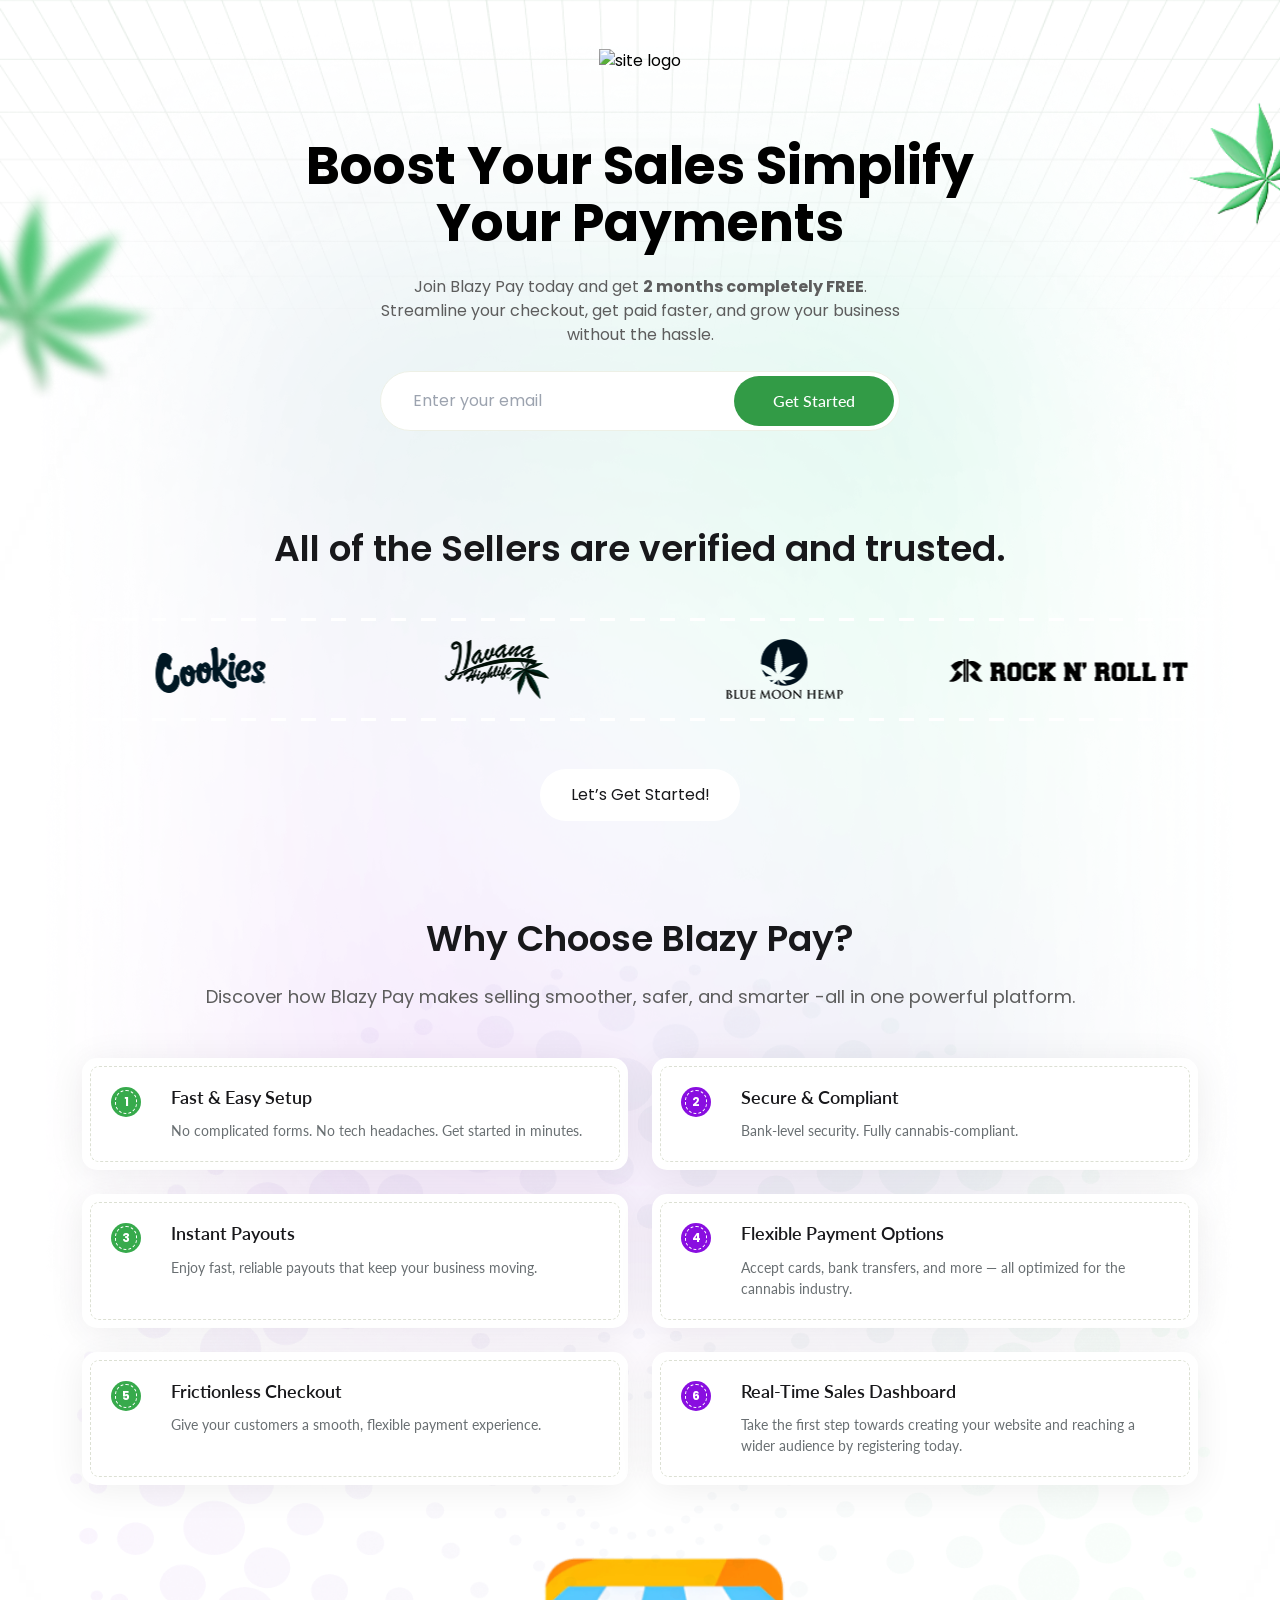
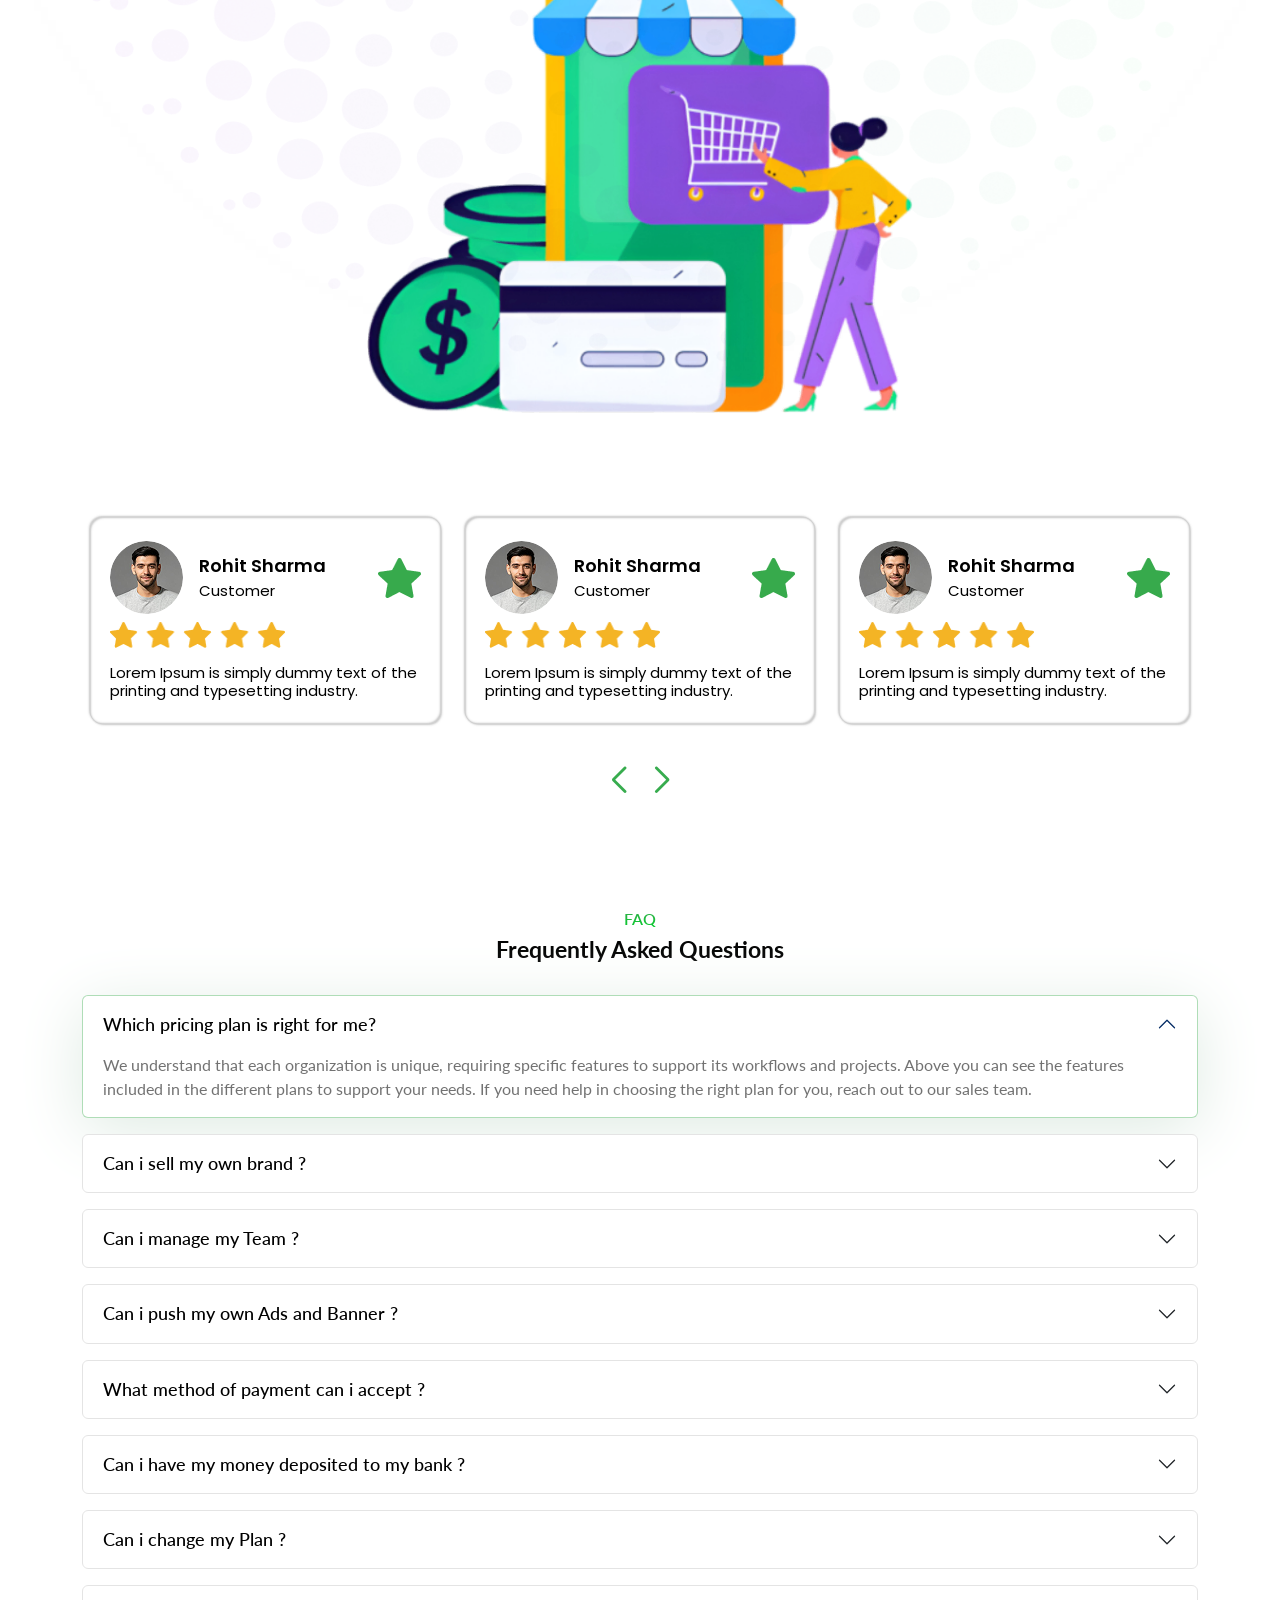
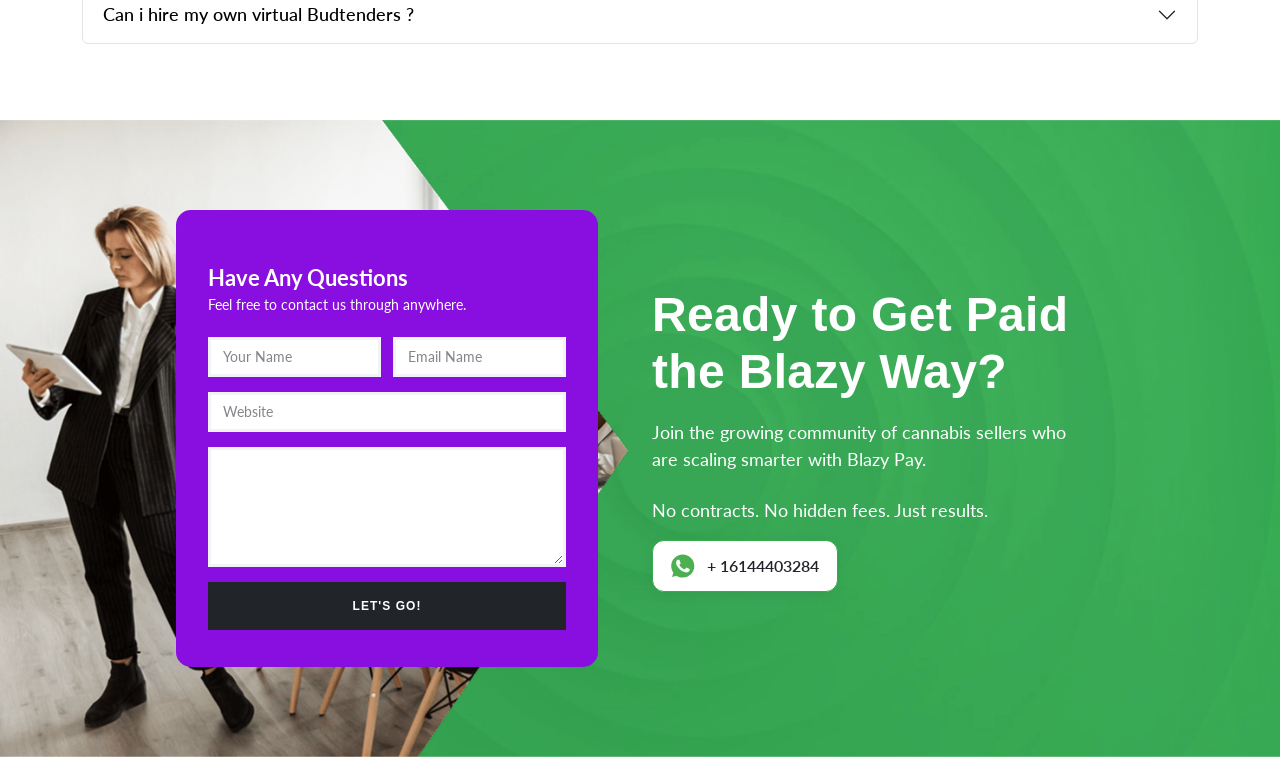
==== commit 3605eb04: "update" ====
--- a/splash.html
+++ b/splash.html
@@ -4,7 +4,7 @@
 <head>
     <meta charset="UTF-8">
     <meta name="viewport" content="width=device-width, initial-scale=1.0">
-    <title>Blazy Weed</title>
+    <title>Splash</title>
     <!-- font-family cdn -->
     <link rel="preconnect" href="https://fonts.googleapis.com">
     <link rel="preconnect" href="https://fonts.gstatic.com" crossorigin>
@@ -23,13 +23,14 @@
 
 <body class="splash-page">
     <main>
-        <section class="splash-banner py-5">
+        <!-- splash-banner start -->
+        <section class="splash-banner py-5 ">
             <header class="splash-header text-center pb-3">
                 <a href="">
                     <img src="./assets/images/blazy-pay-logo.svg" alt="site logo">
                 </a>
             </header>
-            <div class="container pb-5">
+            <div class="container pb-md-5 pb-4">
                 <div class="row">
                     <div class="col-12 pt-5">
                         <h1 class="mb-4">Boost Your Sales Simplify Your Payments</h1>
@@ -46,12 +47,14 @@
                 </div>
             </div>
         </section>
-
-        <section class="seller pb-5">
+        <!-- splash-banner end-->
+
+        <!-- seller start -->
+        <section class="seller pb-md-5 pb-4">
             <div class="container">
                 <div class="row">
                     <div class="col-12">
-                        <h2 class="section-title mb-4 mb-lg-5">All of the Sellers are verified and trusted.</h2>
+                        <h2 class="section-title mb-5">All of the Sellers are verified and trusted.</h2>
                     </div>
                 </div>
             </div>
@@ -101,7 +104,9 @@
                 </div>
             </div>
         </section>
-
+        <!-- seller end -->
+
+        <!-- why-choose  start -->
         <section class="why-choose py-5">
             <div class="container position-relative">
                 <div class="row">
@@ -214,7 +219,9 @@
                 </div>
             </div>
         </section>
-
+        <!-- why-choose end -->
+
+        <!-- review start -->
         <section class="review py-5">
             <div class="container">
                 <div class="row">
@@ -223,7 +230,7 @@
                             <div class="swiper-wrapper">
                                 <div class="swiper-slide">
                                     <div class="review-card bg-white">
-                                        <div class="review-card-header d-flex gap-3 mb-2">
+                                        <div class="review-card-header d-flex justify-content-between gap-3 mb-2">
                                             <div class="d-flex gap-3 align-items-center">
                                                 <div class="img-wrapper">
                                                     <img src="./assets/images/user-img.png" alt="user img"
@@ -249,7 +256,7 @@
                                 </div>
                                 <div class="swiper-slide">
                                     <div class="review-card bg-white">
-                                        <div class="review-card-header d-flex gap-3 mb-2">
+                                        <div class="review-card-header d-flex justify-content-between gap-3 mb-2">
                                             <div class="d-flex gap-3 align-items-center">
                                                 <div class="img-wrapper">
                                                     <img src="./assets/images/user-img.png" alt="user img"
@@ -275,7 +282,7 @@
                                 </div>
                                 <div class="swiper-slide">
                                     <div class="review-card bg-white">
-                                        <div class="review-card-header d-flex gap-3 mb-2">
+                                        <div class="review-card-header d-flex justify-content-between gap-3 mb-2">
                                             <div class="d-flex gap-3 align-items-center">
                                                 <div class="img-wrapper">
                                                     <img src="./assets/images/user-img.png" alt="user img"
@@ -301,7 +308,7 @@
                                 </div>
                                 <div class="swiper-slide">
                                     <div class="review-card bg-white">
-                                        <div class="review-card-header d-flex gap-3 mb-2">
+                                        <div class="review-card-header d-flex justify-content-between gap-3 mb-2">
                                             <div class="d-flex gap-3 align-items-center">
                                                 <div class="img-wrapper">
                                                     <img src="./assets/images/user-img.png" alt="user img"
@@ -327,7 +334,7 @@
                                 </div>
                                 <div class="swiper-slide">
                                     <div class="review-card bg-white">
-                                        <div class="review-card-header d-flex gap-3 mb-2">
+                                        <div class="review-card-header d-flex justify-content-between gap-3 mb-2">
                                             <div class="d-flex gap-3 align-items-center">
                                                 <div class="img-wrapper">
                                                     <img src="./assets/images/user-img.png" alt="user img"
@@ -361,8 +368,10 @@
                 </div>
             </div>
         </section>
-
-        <section class="faq py-5">
+        <!-- review end-->
+
+        <!-- faq start  -->
+        <section class="faq">
             <div class="container">
                 <div class="row">
                     <div class="col-12 mb-4">
@@ -375,13 +384,16 @@
                                 <h2 class="accordion-header">
                                     <button class="accordion-button" type="button" data-bs-toggle="collapse"
                                         data-bs-target="#faqAccOne" aria-expanded="true" aria-controls="faqAccOne">
-                                          Which pricing plan is right for me?
+                                        Which pricing plan is right for me?
                                     </button>
                                 </h2>
                                 <div id="faqAccOne" class="accordion-collapse collapse show"
                                     data-bs-parent="#faqAccordion">
                                     <div class="accordion-body">
-                                       <p>We understand that each organization is unique, requiring specific features to support its workflows and projects. Above you can see the features included in the different plans to support your needs. If you need help in choosing the right plan for you, reach out to our sales team.</p>
+                                        <p>We understand that each organization is unique, requiring specific features
+                                            to support its workflows and projects. Above you can see the features
+                                            included in the different plans to support your needs. If you need help in
+                                            choosing the right plan for you, reach out to our sales team.</p>
                                     </div>
                                 </div>
                             </div>
@@ -389,103 +401,128 @@
                                 <h2 class="accordion-header">
                                     <button class="accordion-button collapsed" type="button" data-bs-toggle="collapse"
                                         data-bs-target="#faqAccTwo" aria-expanded="false" aria-controls="faqAccTwo">
-                                       Can i sell my own brand ?
-                                    </button>
-                                </h2>
-                                <div id="faqAccTwo" class="accordion-collapse collapse"
-                                    data-bs-parent="#faqAccordion">
-                                    <div class="accordion-body">
-                                        <p>Lorem ipsum dolor sit amet consectetur adipisicing elit. Molestias voluptate fuga tempora corrupti praesentium. Iure aperiam perspiciatis enim, dolor aliquam mollitia deleniti officiis accusamus a aliquid, possimus necessitatibus odio dicta consectetur placeat? Et architecto tempora accusantium ullam nobis aspernatur, provident illo accusamus placeat! Dolore velit aperiam nihil. Ducimus, officia exercitationem?</p>
+                                        Can i sell my own brand ?
+                                    </button>
+                                </h2>
+                                <div id="faqAccTwo" class="accordion-collapse collapse" data-bs-parent="#faqAccordion">
+                                    <div class="accordion-body">
+                                        <p>Lorem ipsum dolor sit amet consectetur adipisicing elit. Molestias voluptate
+                                            fuga tempora corrupti praesentium. Iure aperiam perspiciatis enim, dolor
+                                            aliquam mollitia deleniti officiis accusamus a aliquid, possimus
+                                            necessitatibus odio dicta consectetur placeat? Et architecto tempora
+                                            accusantium ullam nobis aspernatur, provident illo accusamus placeat! Dolore
+                                            velit aperiam nihil. Ducimus, officia exercitationem?</p>
                                     </div>
                                 </div>
                             </div>
                             <div class="accordion-item mb-3">
                                 <h2 class="accordion-header">
                                     <button class="accordion-button collapsed" type="button" data-bs-toggle="collapse"
-                                        data-bs-target="#faqAccThree" aria-expanded="false"
-                                        aria-controls="faqAccThree">
+                                        data-bs-target="#faqAccThree" aria-expanded="false" aria-controls="faqAccThree">
                                         Can i manage my Team ?
                                     </button>
                                 </h2>
                                 <div id="faqAccThree" class="accordion-collapse collapse"
                                     data-bs-parent="#faqAccordion">
                                     <div class="accordion-body">
-                                         <p>Lorem ipsum dolor sit amet consectetur adipisicing elit. Molestias voluptate fuga tempora corrupti praesentium. Iure aperiam perspiciatis enim, dolor aliquam mollitia deleniti officiis accusamus a aliquid, possimus necessitatibus odio dicta consectetur placeat? Et architecto tempora accusantium ullam nobis aspernatur, provident illo accusamus placeat! Dolore velit aperiam nihil. Ducimus, officia exercitationem?</p>
+                                        <p>Lorem ipsum dolor sit amet consectetur adipisicing elit. Molestias voluptate
+                                            fuga tempora corrupti praesentium. Iure aperiam perspiciatis enim, dolor
+                                            aliquam mollitia deleniti officiis accusamus a aliquid, possimus
+                                            necessitatibus odio dicta consectetur placeat? Et architecto tempora
+                                            accusantium ullam nobis aspernatur, provident illo accusamus placeat! Dolore
+                                            velit aperiam nihil. Ducimus, officia exercitationem?</p>
                                     </div>
                                 </div>
                             </div>
                             <div class="accordion-item mb-3">
                                 <h2 class="accordion-header">
                                     <button class="accordion-button collapsed" type="button" data-bs-toggle="collapse"
-                                        data-bs-target="#faqAccFour" aria-expanded="false"
-                                        aria-controls="faqAccFour">
-                                       Can i push my own Ads and Banner ?
-                                    </button>
-                                </h2>
-                                <div id="faqAccFour" class="accordion-collapse collapse"
-                                    data-bs-parent="#faqAccordion">
-                                    <div class="accordion-body">
-                                         <p>Lorem ipsum dolor sit amet consectetur adipisicing elit. Molestias voluptate fuga tempora corrupti praesentium. Iure aperiam perspiciatis enim, dolor aliquam mollitia deleniti officiis accusamus a aliquid, possimus necessitatibus odio dicta consectetur placeat? Et architecto tempora accusantium ullam nobis aspernatur, provident illo accusamus placeat! Dolore velit aperiam nihil. Ducimus, officia exercitationem?</p>
+                                        data-bs-target="#faqAccFour" aria-expanded="false" aria-controls="faqAccFour">
+                                        Can i push my own Ads and Banner ?
+                                    </button>
+                                </h2>
+                                <div id="faqAccFour" class="accordion-collapse collapse" data-bs-parent="#faqAccordion">
+                                    <div class="accordion-body">
+                                        <p>Lorem ipsum dolor sit amet consectetur adipisicing elit. Molestias voluptate
+                                            fuga tempora corrupti praesentium. Iure aperiam perspiciatis enim, dolor
+                                            aliquam mollitia deleniti officiis accusamus a aliquid, possimus
+                                            necessitatibus odio dicta consectetur placeat? Et architecto tempora
+                                            accusantium ullam nobis aspernatur, provident illo accusamus placeat! Dolore
+                                            velit aperiam nihil. Ducimus, officia exercitationem?</p>
                                     </div>
                                 </div>
                             </div>
                             <div class="accordion-item mb-3">
                                 <h2 class="accordion-header">
                                     <button class="accordion-button collapsed" type="button" data-bs-toggle="collapse"
-                                        data-bs-target="#faqAccFive" aria-expanded="false"
-                                        aria-controls="faqAccFive">
+                                        data-bs-target="#faqAccFive" aria-expanded="false" aria-controls="faqAccFive">
                                         What method of payment can i accept ?
                                     </button>
                                 </h2>
-                                <div id="faqAccFive" class="accordion-collapse collapse"
-                                    data-bs-parent="#faqAccordion">
-                                    <div class="accordion-body">
-                                         <p>Lorem ipsum dolor sit amet consectetur adipisicing elit. Molestias voluptate fuga tempora corrupti praesentium. Iure aperiam perspiciatis enim, dolor aliquam mollitia deleniti officiis accusamus a aliquid, possimus necessitatibus odio dicta consectetur placeat? Et architecto tempora accusantium ullam nobis aspernatur, provident illo accusamus placeat! Dolore velit aperiam nihil. Ducimus, officia exercitationem?</p>
+                                <div id="faqAccFive" class="accordion-collapse collapse" data-bs-parent="#faqAccordion">
+                                    <div class="accordion-body">
+                                        <p>Lorem ipsum dolor sit amet consectetur adipisicing elit. Molestias voluptate
+                                            fuga tempora corrupti praesentium. Iure aperiam perspiciatis enim, dolor
+                                            aliquam mollitia deleniti officiis accusamus a aliquid, possimus
+                                            necessitatibus odio dicta consectetur placeat? Et architecto tempora
+                                            accusantium ullam nobis aspernatur, provident illo accusamus placeat! Dolore
+                                            velit aperiam nihil. Ducimus, officia exercitationem?</p>
                                     </div>
                                 </div>
                             </div>
                             <div class="accordion-item mb-3">
                                 <h2 class="accordion-header">
                                     <button class="accordion-button collapsed" type="button" data-bs-toggle="collapse"
-                                        data-bs-target="#faqAccSix" aria-expanded="false"
-                                        aria-controls="faqAccSix">
+                                        data-bs-target="#faqAccSix" aria-expanded="false" aria-controls="faqAccSix">
                                         Can i have my money deposited to my bank ?
                                     </button>
                                 </h2>
-                                <div id="faqAccSix" class="accordion-collapse collapse"
-                                    data-bs-parent="#faqAccordion">
-                                    <div class="accordion-body">
-                                         <p>Lorem ipsum dolor sit amet consectetur adipisicing elit. Molestias voluptate fuga tempora corrupti praesentium. Iure aperiam perspiciatis enim, dolor aliquam mollitia deleniti officiis accusamus a aliquid, possimus necessitatibus odio dicta consectetur placeat? Et architecto tempora accusantium ullam nobis aspernatur, provident illo accusamus placeat! Dolore velit aperiam nihil. Ducimus, officia exercitationem?</p>
+                                <div id="faqAccSix" class="accordion-collapse collapse" data-bs-parent="#faqAccordion">
+                                    <div class="accordion-body">
+                                        <p>Lorem ipsum dolor sit amet consectetur adipisicing elit. Molestias voluptate
+                                            fuga tempora corrupti praesentium. Iure aperiam perspiciatis enim, dolor
+                                            aliquam mollitia deleniti officiis accusamus a aliquid, possimus
+                                            necessitatibus odio dicta consectetur placeat? Et architecto tempora
+                                            accusantium ullam nobis aspernatur, provident illo accusamus placeat! Dolore
+                                            velit aperiam nihil. Ducimus, officia exercitationem?</p>
                                     </div>
                                 </div>
                             </div>
                             <div class="accordion-item mb-3">
                                 <h2 class="accordion-header">
                                     <button class="accordion-button collapsed" type="button" data-bs-toggle="collapse"
-                                        data-bs-target="#faqAccSeven" aria-expanded="false"
-                                        aria-controls="faqAccSeven">
+                                        data-bs-target="#faqAccSeven" aria-expanded="false" aria-controls="faqAccSeven">
                                         Can i change my Plan ?
                                     </button>
                                 </h2>
                                 <div id="faqAccSeven" class="accordion-collapse collapse"
                                     data-bs-parent="#faqAccordion">
                                     <div class="accordion-body">
-                                         <p>Lorem ipsum dolor sit amet consectetur adipisicing elit. Molestias voluptate fuga tempora corrupti praesentium. Iure aperiam perspiciatis enim, dolor aliquam mollitia deleniti officiis accusamus a aliquid, possimus necessitatibus odio dicta consectetur placeat? Et architecto tempora accusantium ullam nobis aspernatur, provident illo accusamus placeat! Dolore velit aperiam nihil. Ducimus, officia exercitationem?</p>
+                                        <p>Lorem ipsum dolor sit amet consectetur adipisicing elit. Molestias voluptate
+                                            fuga tempora corrupti praesentium. Iure aperiam perspiciatis enim, dolor
+                                            aliquam mollitia deleniti officiis accusamus a aliquid, possimus
+                                            necessitatibus odio dicta consectetur placeat? Et architecto tempora
+                                            accusantium ullam nobis aspernatur, provident illo accusamus placeat! Dolore
+                                            velit aperiam nihil. Ducimus, officia exercitationem?</p>
                                     </div>
                                 </div>
                             </div>
                             <div class="accordion-item mb-3">
                                 <h2 class="accordion-header">
                                     <button class="accordion-button collapsed" type="button" data-bs-toggle="collapse"
-                                        data-bs-target="#faqAccEight" aria-expanded="false"
-                                        aria-controls="faqAccEight">
-                                       Can i hire my own virtual Budtenders ?
+                                        data-bs-target="#faqAccEight" aria-expanded="false" aria-controls="faqAccEight">
+                                        Can i hire my own virtual Budtenders ?
                                     </button>
                                 </h2>
                                 <div id="faqAccEight" class="accordion-collapse collapse"
                                     data-bs-parent="#faqAccordion">
                                     <div class="accordion-body">
-                                         <p>Lorem ipsum dolor sit amet consectetur adipisicing elit. Molestias voluptate fuga tempora corrupti praesentium. Iure aperiam perspiciatis enim, dolor aliquam mollitia deleniti officiis accusamus a aliquid, possimus necessitatibus odio dicta consectetur placeat? Et architecto tempora accusantium ullam nobis aspernatur, provident illo accusamus placeat! Dolore velit aperiam nihil. Ducimus, officia exercitationem?</p>
+                                        <p>Lorem ipsum dolor sit amet consectetur adipisicing elit. Molestias voluptate
+                                            fuga tempora corrupti praesentium. Iure aperiam perspiciatis enim, dolor
+                                            aliquam mollitia deleniti officiis accusamus a aliquid, possimus
+                                            necessitatibus odio dicta consectetur placeat? Et architecto tempora
+                                            accusantium ullam nobis aspernatur, provident illo accusamus placeat! Dolore
+                                            velit aperiam nihil. Ducimus, officia exercitationem?</p>
                                     </div>
                                 </div>
                             </div>
@@ -494,6 +531,67 @@
                 </div>
             </div>
         </section>
+        <!-- faq end -->
+
+        <!-- custom-contact-us start  -->
+        <section class="custom-contact-us splash-contact-us">
+            <div class="container">
+                <div class="row align-items-center row-gap-4">
+                    <div class="col-md-6">
+                        <div class="custom-contact-form">
+                            <h3>Have Any Questions</h3>
+                            <p>Feel free to contact us through anywhere.</p>
+                            <form action="">
+                                <div class="form-wrapper d-flex flex-column">
+                                    <div class="d-flex flex-sm-row flex-column gap-12">
+                                        <div class="input-box">
+                                            <input type="text" name="name" id="name" placeholder="Your Name"
+                                                class="form-control">
+                                        </div>
+                                        <div class="input-box">
+                                            <input type="email" name="email" id="email" placeholder="Email Name"
+                                                class="form-control">
+                                        </div>
+                                    </div>
+                                    <div class="input-box">
+                                        <input type="text" name="website" id="web" placeholder="Website"
+                                            class="form-control">
+                                    </div>
+                                    <div class="input-box">
+                                        <textarea name="textarea" id="textarea" class="form-control"></textarea>
+                                    </div>
+                                    <div class="input-box">
+                                        <button type="submit" class="contact-submit-btn">Let's go!</button>
+                                    </div>
+                                </div>
+                            </form>
+                        </div>
+                    </div>
+                    <div class="col-md-6">
+                        <div class="col-12 d-flex flex-column splash-contact-us-content">
+                            <h2 class="text-white">Ready to Get Paid the Blazy Way?</h2>
+                            <p class="text-white mb-4">Join the growing community of cannabis sellers who are scaling
+                                smarter
+                                with Blazy Pay.</p>
+                            <p class="text-white">No contracts. No hidden fees. Just results.</p>
+                            <a href="tel:+16144403284" class="call_btn"><span><svg width="30" height="30"
+                                        viewBox="0 0 30 30" fill="none" xmlns="http://www.w3.org/2000/svg">
+                                        <g id="Group">
+                                            <path id="Vector"
+                                                d="M14.7167 0.522461H14.7095C6.74296 0.522461 0.264648 7.00258 0.264648 14.9709C0.264648 18.1315 1.28326 21.0609 3.01527 23.4395L1.21463 28.8071L6.76825 27.0317C9.05291 28.5452 11.7782 29.4193 14.7167 29.4193C22.6832 29.4193 29.1615 22.9374 29.1615 14.9709C29.1615 7.00439 22.6832 0.522461 14.7167 0.522461Z"
+                                                fill="#4CAF50" />
+                                            <path id="Vector_2"
+                                                d="M23.1242 20.9255C22.7756 21.9098 21.3922 22.7261 20.2887 22.9645C19.5337 23.1253 18.5476 23.2535 15.2281 21.8773C10.9821 20.1182 8.24771 15.8035 8.0346 15.5236C7.83051 15.2437 6.31885 13.2389 6.31885 11.1656C6.31885 9.09223 7.37178 8.08265 7.7962 7.6492C8.14477 7.2934 8.7209 7.13086 9.27355 7.13086C9.45235 7.13086 9.61309 7.13989 9.75757 7.14711C10.182 7.16517 10.3951 7.19046 10.675 7.86051C11.0236 8.70032 11.8725 10.7737 11.9736 10.9868C12.0765 11.1999 12.1795 11.4889 12.035 11.7688C11.8996 12.0578 11.7804 12.186 11.5672 12.4316C11.3541 12.6773 11.1518 12.8651 10.9387 13.1288C10.7437 13.3581 10.5233 13.6038 10.769 14.0282C11.0146 14.4436 11.8634 15.8288 13.1132 16.9413C14.726 18.3772 16.0336 18.8359 16.5014 19.0309C16.8499 19.1754 17.2653 19.1411 17.52 18.8702C17.8433 18.5216 18.2424 17.9437 18.6488 17.3748C18.9377 16.9666 19.3026 16.9161 19.6855 17.0605C20.0756 17.196 22.1399 18.2164 22.5643 18.4277C22.9887 18.6408 23.2687 18.742 23.3716 18.9208C23.4727 19.0996 23.4727 19.9394 23.1242 20.9255Z"
+                                                fill="#FAFAFA" />
+                                        </g>
+                                    </svg>
+                                </span>+ 16144403284</a>
+                        </div>
+                    </div>
+                </div>
+            </div>
+        </section>
+        <!-- custom-contact-us end -->
 
     </main>
 
--- a/assets/css/style.css
+++ b/assets/css/style.css
@@ -144,13 +144,13 @@
 }
 
 .sider-bar-wrapper {
-  padding-block: 50px 32px;
-  padding-inline: 24px;
-  width: 368px !important;
-  border-right: 0px !important;
-  border-radius: 0 16px 16px 0;
-  top: 108px !important;
-  min-height: 700px;
+    padding-block: 50px 32px;
+    padding-inline: 24px;
+    width: 368px !important;
+    border-right: 0px !important;
+    border-radius: 0 16px 16px 0;
+    top: 108px !important;
+    min-height: 700px;
 }
 
 .sider-bar-wrapper .header-logo {
@@ -158,27 +158,30 @@
 }
 
 .sider-bar-wrapper .header-logo img {
-  max-width: 152px;
-  display: block;
+    max-width: 152px;
+    display: block;
 }
 
 .sider-bar-wrapper .offcanvas-body {
-  margin-block: 40px 30px;
-  padding: 0px;
-  height: 100%;
-  padding-right: 10px;
-}
+    margin-block: 40px 30px;
+    padding: 0px;
+    height: 100%;
+    padding-right: 10px;
+}
+
 .sider-bar-wrapper .offcanvas-body::-webkit-scrollbar-thumb {
-  border-radius: 3px;
-  -webkit-box-shadow: inset 0 0 6px rgba(0, 0, 0, 0.3);
-  background: linear-gradient(180deg, #37ac4e 0%, #06ca2c 100%);
-  height: 20px;
-  max-height: 20px;
-  min-height: 10px;
-}
+    border-radius: 3px;
+    -webkit-box-shadow: inset 0 0 6px rgba(0, 0, 0, 0.3);
+    background: linear-gradient(180deg, #37ac4e 0%, #06ca2c 100%);
+    height: 20px;
+    max-height: 20px;
+    min-height: 10px;
+}
+
 .sider-bar-wrapper .offcanvas-body::-webkit-scrollbar {
-  width: 5px;
-}
+    width: 5px;
+}
+
 .sider-bar-wrapper .menu-list-item {
     padding: 16px 21px;
     color: #000;
@@ -288,23 +291,24 @@
 }
 
 .sider-bar-wrapper .offcanvas-header {
-  padding: 0;
-  justify-content: space-between;
-  align-items: flex-start;
+    padding: 0;
+    justify-content: space-between;
+    align-items: flex-start;
 }
 
 .sider-bar-wrapper .btn-close {
-padding: 0;
-background: transparent;
-width: 30px;
-height: 30px;
-opacity: 1;
-margin: 0;
-}
-.sider-bar-wrapper .btn-close svg{
-width: 100%;
-height: 100%;
-display: block;
+    padding: 0;
+    background: transparent;
+    width: 30px;
+    height: 30px;
+    opacity: 1;
+    margin: 0;
+}
+
+.sider-bar-wrapper .btn-close svg {
+    width: 100%;
+    height: 100%;
+    display: block;
 }
 
 .sider-bar-wrapper .btn-close:focus {
@@ -2707,7 +2711,7 @@
     display: block;
     width: 100%;
     height: 100%;
-    background: linear-gradient( 180deg, rgba(0, 0, 0, 0) 0%, rgba(0, 0, 0, 0.7) 100%);
+    background: linear-gradient(180deg, rgba(0, 0, 0, 0) 0%, rgba(0, 0, 0, 0.7) 100%);
     position: absolute;
     inset: 0;
 }
@@ -3224,18 +3228,24 @@
 
 
 /* 20-05-2025 start */
+
+/* splash-page */
+
 .splash-page {
     position: relative;
     z-index: 1;
     min-height: 100vh;
 }
+
 .splash-page main {
     position: relative;
     z-index: 1;
 }
+
 .splash-page * {
-     font-family: "Poppins", sans-serif;
-}
+    font-family: "Poppins", sans-serif;
+}
+
 .splash-page::before,
 .splash-page::after {
     content: "";
@@ -3245,25 +3255,28 @@
     width: 100%;
     height: 100%;
 }
+
 .splash-page::after {
-    background: url('../images/splash-bg.png') no-repeat top/cover;
+    background: url('../images/splash-bg.png') no-repeat top/contain;
     opacity: .5;
     backdrop-filter: blur(634px);
     z-index: -1;
     max-height: 2100px;
 }
+
 .splash-page::before {
     background: url("../images/splash-banner-bg.png") no-repeat top/cover;
-     max-height: 720px;
+    max-height: 720px;
     z-index: 1;
     background-position: 25% 60% !important;
 }
 
-.splash-header  img {
+/* splash-banner start */
+
+.splash-header img {
     max-width: 128px;
     display: inline-block;
 }
-
 
 .splash-banner h1 {
     font-family: "Poppins", sans-serif;
@@ -3274,16 +3287,18 @@
     max-width: 21ch;
     margin-inline: auto;
 }
+
 .splash-banner p {
-     max-width: 52ch;
+    max-width: 52ch;
     margin-inline: auto;
     text-align: center;
 }
+
 .splash-banner p,
-.splash-banner p strong
- {
-       color: #5D5D5D;
-}
+.splash-banner p strong {
+    color: #5D5D5D;
+}
+
 .splash-banner-form {
     max-width: 520px;
     margin-inline: auto;
@@ -3304,20 +3319,26 @@
     border-radius: 50px !important;
     padding-block: 12px;
 }
+
 .btn-accent-dark:hover,
 .btn-accent-dark:focus,
-.btn-accent-dark:active
-{
-  background: #086219 !important;
-  color: #FFFFFF !important;
-}
+.btn-accent-dark:active {
+    background: #086219 !important;
+    color: #FFFFFF !important;
+}
+
 .form-control:focus {
     box-shadow: none;
     outline: none;
 }
+
 .form-control::placeholder {
     color: #9CA3AF;
 }
+
+/* splash-banner end */
+
+/* seller start */
 
 .section-title {
     font-size: 36px;
@@ -3326,21 +3347,23 @@
     text-align: center;
     font-weight: 600;
 }
+
 .seller-inner-wrapper {
-    border: 5px solid transparent;
-    border-image: repeating-linear-gradient(to right, #ffffff 0, #ffffff 10px, #ff000000 10px, #ff000000 20px);
+    border: 3px solid transparent;
+    border-image: repeating-linear-gradient(to right, #ffffff 0, #ffffff 15px, #ff000000 15px, #ff000000 30px);
     border-image-slice: 1;
     padding: 15px;
 }
+
 .seller .swiper-slide img {
     mix-blend-mode: multiply;
     display: block;
     object-fit: contain;
     max-width: 100%;
 }
+
 .seller .swiper-wrapper,
-.seller .swiper-slide
- {
+.seller .swiper-slide {
     height: inherit !important;
 }
 
@@ -3355,15 +3378,20 @@
 .btn-white:hover,
 .btn-white:focus,
 .btn-white:active {
-    background: #18181B;
+    background: #329B46;
     color: #fff;
 }
 
+/* seller end */
+
+/* why-choose  start */
+
 .why-choose .section-subtext {
-color: #5D5D5D;
-font-size: 18px;
-line-height: 1.4;
-}
+    color: #5D5D5D;
+    font-size: 18px;
+    line-height: 1.4;
+}
+
 .why-choose-card {
     background: #fff;
     border-radius: 15px;
@@ -3371,6 +3399,7 @@
     padding: 8px;
     height: 100%;
 }
+
 .why-choose-card-inner {
     border: 1px dashed #DCE0D3;
     border-radius: 9px;
@@ -3379,34 +3408,40 @@
     gap: 30px;
     height: 100%;
 }
+
 .choose-card-badge {
-  padding: 4px;
-  border-radius: 50px;
-  width: 30px;
-  height: 30px;
-  display: inline-flex;
-  justify-content: center;
-  align-items: center;
-}
+    padding: 4px;
+    border-radius: 50px;
+    width: 30px;
+    height: 30px;
+    display: inline-flex;
+    justify-content: center;
+    align-items: center;
+}
+
 .choose-card-badge-inner {
-        border: 1px dashed #fff;
-        padding: 4px;
-        width: 24px;
-        height: 24px;
-        border-radius: 50px;
-        display: inline-flex;
-        justify-content: center;
-        align-items: center;
-        font-size:12px;
-        font-weight: 700;
-        color: #fff;
-}
+    border: 1px dashed #fff;
+    padding: 4px;
+    width: 24px;
+    height: 24px;
+    border-radius: 50px;
+    display: inline-flex;
+    justify-content: center;
+    align-items: center;
+    font-size: 12px;
+    font-weight: 700;
+    color: #fff;
+}
+
 .choose-card-badge-green {
     background: #37AA4C;
 }
+
 .choose-card-badge-purple {
     background: #890EE0;
 }
+
+
 .why-choose-card h3 {
     font-size: 18px;
     font-family: "Lato", sans-serif;
@@ -3414,8 +3449,9 @@
     margin-bottom: 12px;
     color: #18181B;
 }
+
 .why-choose-card p {
-     font-size: 14px;
+    font-size: 14px;
     font-family: "Lato", sans-serif;
     color: #696F72;
     margin-bottom: 0;
@@ -3438,39 +3474,58 @@
     mix-blend-mode: darken;
 }
 
+/* why-choose  end */
+
+/* review start */
+
+
+.review .swiper-wrapper,
+.review .swiper-slide {
+    height: inherit !important;
+}
+
+
 .review-card {
-    padding: 20px 15px;
-    box-shadow: inset 1px 1px 2px rgba(148, 148, 148,.5),  inset -1px -1px 2px rgba(148, 148, 148,.5),
-                 1px 1px 2px rgba(148, 148, 148,.5),   -1px -1px 2px rgba(148, 148, 148,.5);
+    padding: 24px 20px;
+    box-shadow: inset 1px 1px 2px rgba(148, 148, 148, .5), inset -1px -1px 2px rgba(148, 148, 148, .5),
+        1px 1px 2px rgba(148, 148, 148, .5), -1px -1px 2px rgba(148, 148, 148, .5);
     border-radius: 13px;
-}
-.review-card  .user-img {
+    height: 100% !important
+}
+
+.review-card .user-img {
     width: 73px;
     height: 73px;
     display: inline-block;
     border-radius: 50px;
-}
+    object-fit: cover;
+}
+
 .review-card h3 {
     font-size: 18px;
     line-height: 1.2;
     font-weight: 600;
     margin-bottom: 6px;
 }
+
 .review-card p {
     font-size: 15px;
     line-height: 1.2;
     font-weight: 400;
     margin-bottom: 0px;
 }
-.rating-img  {
+
+.review-card .rating-img {
     max-width: 45px;
     object-fit: contain;
     display: inline-block;
 }
-.rating-stars-img {
+
+.review-card .rating-stars-img {
     max-width: 175px;
     display: inline-block;
 }
+
 .review .swiper-button-prev::after,
 .review .swiper-button-next::after {
     color: #37AC4E;
@@ -3479,10 +3534,19 @@
 }
 
 
+
+/* review end */
+
+/* faq start start */
+
+.faq {
+    padding-block: 60px;
+}
+
 .faq .faq-subtitle {
-    font-family:"Lato",sans-serif;
+    font-family: "Lato", sans-serif;
     font-weight: 600;
-    font-size: 14px;
+    font-size: 16px;
     line-height: 17px;
     letter-spacing: 0;
     text-align: center;
@@ -3491,6 +3555,7 @@
     -webkit-background-clip: text;
     -webkit-text-fill-color: transparent;
 }
+
 .faq .faq-title {
     font-family: "Lato", sans-serif;
     font-weight: 700;
@@ -3500,39 +3565,93 @@
     text-align: center;
     text-transform: capitalize;
 }
+
 .faq .accordion-item {
-    border:1px solid #E4E4E4;
+    border: 1px solid #E4E4E4;
     border-radius: 6px;
     overflow: hidden;
 }
+
 .faq .accordion-item:has(.show) {
-   border-color:#37AA4C66;
-   box-shadow: 0px 12px 65.1px 0px #DFEBE3;
-}
+    border-color: #37AA4C66;
+    box-shadow: 0px 12px 65.1px 0px #DFEBE3;
+}
+
 .faq .accordion-button {
     background: transparent;
     border: 0;
     box-shadow: none;
-    font-family: "Lato",sans-serif;
+    font-family: "Lato", sans-serif;
     font-weight: 500;
     font-size: 18px;
     line-height: 1.4;
     letter-spacing: 0;
     color: #000;
 }
+
 .faq .accordion-button:not(.collapsed) {
     box-shadow: none;
     padding-bottom: 0;
 }
+
 .faq .accordion-body p {
     margin-bottom: 0;
-    font-family: "Lato",sans-serif;
+    font-family: "Lato", sans-serif;
     font-weight: 400;
     font-size: 16px;
     line-height: 1.5;
     letter-spacing: 0;
     color: #727272;
 }
+
+/* faq start end */
+
+.splash-contact-us {
+    background-image: url(../images/contact-us-bg.png) !important;
+}
+
+.splash-contact-us .custom-contact-form {
+    background-color: #890EE0 !important;
+}
+
+.splash-contact-us * {
+    font-family: "Lato", sans-serif;
+}
+
+
+.splash-contact-us .splash-contact-us-content h2 {
+    font-size: 48px;
+    font-weight: 800;
+    letter-spacing: 0.33px;
+    max-width: 16ch;
+}
+
+.splash-contact-us .splash-contact-us-content p {
+    font-size: 18px;
+    max-width: 42ch;
+}
+
+
+.splash-contact-us .splash-contact-us-content .call_btn {
+    box-shadow: 0px 2.74px 13.68px 0px #0000000D;
+}
+
+.splash-contact-us .contact-submit-btn:hover {
+    background: #000000;
+    border: 1px solid #000000;
+    color: #fff;
+}
+
+.splash-contact-us input,
+.splash-contact-us textarea {
+    font-size: 14px;
+    line-height: 1.6;
+}
+
+.splash-contact-us input::placeholder {
+    font-size: 14px;
+}
+
 /* 20-05-2025 end */
 
 
@@ -3545,6 +3664,7 @@
 }
 
 @media screen and (max-width: 1500px) {
+
     .banner .banner-title,
     .about-title,
     .custom-multi-column,
@@ -3558,9 +3678,11 @@
     .signup-text-wrapper h2 {
         font-size: 30px;
     }
+
     .services-box h3 {
         font-size: 20px;
     }
+
     .custom-img-icontext .icon-content h4 {
         font-size: 20px;
     }
@@ -3572,13 +3694,16 @@
         gap: 46px;
         margin-inline: 0px !important;
     }
+
     .latest-post>.container {
         max-width: 1268px;
     }
+
     .terms-of-use-wrapper .container,
     .terms-conditions-wrapper .container {
         max-width: 1274px;
     }
+
     .container {
         max-width: 1202px;
     }
@@ -3588,299 +3713,381 @@
     .announcement-bar {
         padding-inline: 20px;
     }
+
     .header .navbar {
         padding-right: 20px !important;
     }
+
+    /* splash page  start */
+    .splash-page::before {
+        background-size: contain !important;
+        background-position: top !important;
+    }
+
+    /* splash page  end */
 }
 
 @media screen and (max-width: 1200px) {
-  .sider-bar-wrapper .header-logo {
-    margin-left: 10px;
-  }
-  .banner .banner-title,
-  .about-title,
-  .our-services-wrapper h2,
-  .custom-multi-column h2,
-  .custom-why-us h2 {
-    font-size: 28px;
-  }
-  .our-services-wrapper h2 {
-    margin-bottom: 30px;
-  }
-  .solution-banner {
-    padding-bottom: 50px;
-  }
-  .sider-bar-wrapper .menu-list-items .menu-list-item img {
-    width: 28px;
-    height: 28px;
-  }
-  .header .custom-menu-btn {
-    width: 90px;
-  }
-
-  .header .navbar-nav {
-    justify-content: center !important;
-    gap: 20px;
-    margin-inline: 20px !important;
-  }
-
-  .header .navbar-brand {
-    padding-inline: 15px 28px;
-  }
-
-  .header .btn_custom {
-    padding: 8px 8px;
-    width: 100px;
-    font-size: 14px;
-  }
-
-  .header .navbar-brand img {
-    max-width: 100px;
-  }
-
-  .sider-bar-wrapper {
-    padding-block: 60px 20px;
-    padding-inline: 20px;
-  }
-
-  .sider-bar-wrapper .help-center {
-    padding: 15px 32px;
-  }
-
-  .sider-bar-wrapper .help-center img {
-    max-width: 44px;
-    flex: 0 auto;
-  }
-
-  .sider-bar-wrapper .help-center p {
-    font-size: 20px;
-    line-height: 1.4;
-  }
-
-  .sider-bar-wrapper .help-center span {
-    font-size: 16px;
-    line-height: 1.2;
-  }
-  .why-us-title {
-    font-size: 24px;
-    margin-bottom: 20px;
-  }
-  .custom-img-icontext {
-    padding-block: 35px 70px;
-  }
-
-  .banner-img::before {
-    bottom: 62px;
-    left: -110px;
-    max-width: 140px;
-    max-height: 135px;
-    z-index: -1;
-  }
-
-  .banner .banner-text {
-    font-size: 18px;
-  }
-
-  /* custom-multicards-wrapper css */
-  .small-card-wrapper,
-  .payment-info-wrapper {
-    gap: 24px;
-  }
-
-  .custom-small-card {
-    min-height: 340px;
-  }
-
-  .easy-payment-card::after {
-    background-position: bottom right;
-    background-size: contain;
-  }
-
-  .easy-payment-card {
-    padding: 32px 38px;
-  }
-
-  .card-inner-text p {
-    max-width: 24ch;
-  }
-
-  .custom-left-card h2 {
-    font-size: 28px;
-  }
-
-  .btn-primary {
-    font-size: 22px;
-    padding: 14px;
-  }
-
-  /* footer */
-  .footer-link-wrapper {
-    gap: 60px;
-  }
-
-  .footer {
-    padding-top: 100px;
-  }
-
-  .custom-img-with-text p {
-    font-size: 20px;
-    line-height: 32px;
-  }
-
-  .custom-img-with-text h2 {
-    font-size: 32px;
-  }
-
-  .custom-img-with-text {
-    padding-block: 70px;
-  }
-  .sider-bar-wrapper .offcanvas-body {
-    margin-block: 30px;
-  }
-  /* solution-page */
-  .about-subtitle {
-    font-size: 18px;
-  }
-  .solution_btn-accent.btn-accent {
-    font-size: 20px;
-    min-width: 174px;
-  }
-
-  /* plan-page */
-  .custom-plan-banner h2 {
-    font-size: 38px;
-    margin-bottom: 20px;
-  }
-  .custom-plan-banner p,
-  .btn-plan {
-    font-size: 18px;
-  }
-  .custom-plan-details h2 {
-    font-size: 30px;
-    line-height: 1.4;
-    margin-bottom: 16px;
-  }
-  .plan-details-box {
-    padding: 33px 16px 56px 16px;
-  }
-  .plan-details-box .plan-price {
-    font-size: 30px;
-    margin-bottom: 24px;
-  }
-  .merchant-provider-content {
-    padding: 32px 20px;
-  }
-  .merchant-title h2 {
-    font-size: 24px;
-  }
-  .merchant-text p {
-    font-size: 18px;
-    max-width: 40ch;
-  }
-  /* solution-page  */
-  .solution-banner .breadcrumb {
-    margin-bottom: 20px;
-  }
-  .solution-banner .btn-accent {
-    font-size: 20px;
-    line-height: 1;
-    padding-block: 12px;
-  }
-  .btn-text,
-  .custom-calling .contact-us-btn a,
-  .custom-imgtext-wrapper p,
-  .value-content p {
-    font-size: 18px;
-  }
-  .custom-calling .call-content a {
-    font-size: 20px;
-  }
-  .custom-calling .call-content p {
-    font-size: 19px;
-    margin-bottom: 6px;
-  }
-  .custom-calling .schedule-text h3,
-  .contact-form-box h2 {
-    font-size: 28px;
-  }
-  .contact-form-box p {
-    font-size: 16px;
-  }
-  /* partner-with-us  page */
-  .blazyweed-partner-banner .banner-text::after {
-    bottom: 10px;
-  }
-  .partner-list-content li {
-    gap: 14px;
-    font-size: 18px;
-  }
-  .learn-more-btn {
-    font-size: 18px;
-    line-height: 1.2;
-  }
-  .custom-richtextwith-bg h2 {
-    font-size: 34px;
-  }
-  /* company page */
-  .our-solution .solution-imgs-wrapper {
-    width: 430px;
-    height: 370px;
-  }
-  .solution-imgs-wrapper .img-fluid {
-    max-height: 342px;
-    max-width: 400px;
-  }
-  .learning-banner .swiper-button-prev.custom-prev {
-    left: 25px;
-  }
-
-  .learning-banner .swiper-button-next.custom-next {
-    right: 25px;
-  }
-
-  /* contact-page */
-  .contact-form-container {
-    grid-template-columns: 1fr 1fr;
-  }
-  .custom-contact-wrapper .contact-page-form {
-    gap: 24px;
-  }
-  .contact-page-form textarea {
-    min-height: 186px;
-  }
-  .contact-banner-content h1 {
-    font-size: 54px;
-  }
-  .contact-banner-content {
-    bottom: 60px;
-  }
-  .map-container iframe {
-    min-height: 292px;
-  }
-
-  /* terms-of-use page */
-  .legal-policy-textbox h3 {
-    font-size: 24px;
-  }
-  .policy-textbox-links a {
-    font-size: 20px;
-  }
-  .custom-popup-wrapper .modal-top-icon {
-    margin-bottom: 8px;
-  }
-  .custom-popup-wrapper .modal-top-icon img {
-    width: 56px;
-    height: 56px;
-  }
-  .custom-popup-wrapper .modal-dialog {
-    max-width: 640px;
-  }
-  .custom-popup-wrapper .modal-footer h4,
-  .custom-popup-wrapper .key-benifits h4,
-  .custom-popup-wrapper .modal-body h3 {
-    font-size: 20px;
-    margin-bottom: 10px;
-  }
+    .sider-bar-wrapper .header-logo {
+        margin-left: 10px;
+    }
+
+    .banner .banner-title,
+    .about-title,
+    .our-services-wrapper h2,
+    .custom-multi-column h2,
+    .custom-why-us h2 {
+        font-size: 28px;
+    }
+
+    .our-services-wrapper h2 {
+        margin-bottom: 30px;
+    }
+
+    .solution-banner {
+        padding-bottom: 50px;
+    }
+
+    .sider-bar-wrapper .menu-list-items .menu-list-item img {
+        width: 28px;
+        height: 28px;
+    }
+
+    .header .custom-menu-btn {
+        width: 90px;
+    }
+
+    .header .navbar-nav {
+        justify-content: center !important;
+        gap: 20px;
+        margin-inline: 20px !important;
+    }
+
+    .header .navbar-brand {
+        padding-inline: 15px 28px;
+    }
+
+    .header .btn_custom {
+        padding: 8px 8px;
+        width: 100px;
+        font-size: 14px;
+    }
+
+    .header .navbar-brand img {
+        max-width: 100px;
+    }
+
+    .sider-bar-wrapper {
+        padding-block: 60px 20px;
+        padding-inline: 20px;
+    }
+
+    .sider-bar-wrapper .help-center {
+        padding: 15px 32px;
+    }
+
+    .sider-bar-wrapper .help-center img {
+        max-width: 44px;
+        flex: 0 auto;
+    }
+
+    .sider-bar-wrapper .help-center p {
+        font-size: 20px;
+        line-height: 1.4;
+    }
+
+    .sider-bar-wrapper .help-center span {
+        font-size: 16px;
+        line-height: 1.2;
+    }
+
+    .why-us-title {
+        font-size: 24px;
+        margin-bottom: 20px;
+    }
+
+    .custom-img-icontext {
+        padding-block: 35px 70px;
+    }
+
+    .banner-img::before {
+        bottom: 62px;
+        left: -110px;
+        max-width: 140px;
+        max-height: 135px;
+        z-index: -1;
+    }
+
+    .banner .banner-text {
+        font-size: 18px;
+    }
+
+    /* custom-multicards-wrapper css */
+    .small-card-wrapper,
+    .payment-info-wrapper {
+        gap: 24px;
+    }
+
+    .custom-small-card {
+        min-height: 340px;
+    }
+
+    .easy-payment-card::after {
+        background-position: bottom right;
+        background-size: contain;
+    }
+
+    .easy-payment-card {
+        padding: 32px 38px;
+    }
+
+    .card-inner-text p {
+        max-width: 24ch;
+    }
+
+    .custom-left-card h2 {
+        font-size: 28px;
+    }
+
+    .btn-primary {
+        font-size: 22px;
+        padding: 14px;
+    }
+
+    /* footer */
+    .footer-link-wrapper {
+        gap: 60px;
+    }
+
+    .footer {
+        padding-top: 100px;
+    }
+
+    .custom-img-with-text p {
+        font-size: 20px;
+        line-height: 32px;
+    }
+
+    .custom-img-with-text h2 {
+        font-size: 32px;
+    }
+
+    .custom-img-with-text {
+        padding-block: 70px;
+    }
+
+    .sider-bar-wrapper .offcanvas-body {
+        margin-block: 30px;
+    }
+
+    /* solution-page */
+    .about-subtitle {
+        font-size: 18px;
+    }
+
+    .solution_btn-accent.btn-accent {
+        font-size: 20px;
+        min-width: 174px;
+    }
+
+    /* plan-page */
+    .custom-plan-banner h2 {
+        font-size: 38px;
+        margin-bottom: 20px;
+    }
+
+    .custom-plan-banner p,
+    .btn-plan {
+        font-size: 18px;
+    }
+
+    .custom-plan-details h2 {
+        font-size: 30px;
+        line-height: 1.4;
+        margin-bottom: 16px;
+    }
+
+    .plan-details-box {
+        padding: 33px 16px 56px 16px;
+    }
+
+    .plan-details-box .plan-price {
+        font-size: 30px;
+        margin-bottom: 24px;
+    }
+
+    .merchant-provider-content {
+        padding: 32px 20px;
+    }
+
+    .merchant-title h2 {
+        font-size: 24px;
+    }
+
+    .merchant-text p {
+        font-size: 18px;
+        max-width: 40ch;
+    }
+
+    /* solution-page  */
+    .solution-banner .breadcrumb {
+        margin-bottom: 20px;
+    }
+
+    .solution-banner .btn-accent {
+        font-size: 20px;
+        line-height: 1;
+        padding-block: 12px;
+    }
+
+    .btn-text,
+    .custom-calling .contact-us-btn a,
+    .custom-imgtext-wrapper p,
+    .value-content p {
+        font-size: 18px;
+    }
+
+    .custom-calling .call-content a {
+        font-size: 20px;
+    }
+
+    .custom-calling .call-content p {
+        font-size: 19px;
+        margin-bottom: 6px;
+    }
+
+    .custom-calling .schedule-text h3,
+    .contact-form-box h2 {
+        font-size: 28px;
+    }
+
+    .contact-form-box p {
+        font-size: 16px;
+    }
+
+    /* partner-with-us  page */
+    .blazyweed-partner-banner .banner-text::after {
+        bottom: 10px;
+    }
+
+    .partner-list-content li {
+        gap: 14px;
+        font-size: 18px;
+    }
+
+    .learn-more-btn {
+        font-size: 18px;
+        line-height: 1.2;
+    }
+
+    .custom-richtextwith-bg h2 {
+        font-size: 34px;
+    }
+
+    /* company page */
+    .our-solution .solution-imgs-wrapper {
+        width: 430px;
+        height: 370px;
+    }
+
+    .solution-imgs-wrapper .img-fluid {
+        max-height: 342px;
+        max-width: 400px;
+    }
+
+    .learning-banner .swiper-button-prev.custom-prev {
+        left: 25px;
+    }
+
+    .learning-banner .swiper-button-next.custom-next {
+        right: 25px;
+    }
+
+    /* contact-page */
+    .contact-form-container {
+        grid-template-columns: 1fr 1fr;
+    }
+
+    .custom-contact-wrapper .contact-page-form {
+        gap: 24px;
+    }
+
+    .contact-page-form textarea {
+        min-height: 186px;
+    }
+
+    .contact-banner-content h1 {
+        font-size: 54px;
+    }
+
+    .contact-banner-content {
+        bottom: 60px;
+    }
+
+    .map-container iframe {
+        min-height: 292px;
+    }
+
+    /* terms-of-use page */
+    .legal-policy-textbox h3 {
+        font-size: 24px;
+    }
+
+    .policy-textbox-links a {
+        font-size: 20px;
+    }
+
+    .custom-popup-wrapper .modal-top-icon {
+        margin-bottom: 8px;
+    }
+
+    .custom-popup-wrapper .modal-top-icon img {
+        width: 56px;
+        height: 56px;
+    }
+
+    .custom-popup-wrapper .modal-dialog {
+        max-width: 640px;
+    }
+
+    .custom-popup-wrapper .modal-footer h4,
+    .custom-popup-wrapper .key-benifits h4,
+    .custom-popup-wrapper .modal-body h3 {
+        font-size: 20px;
+        margin-bottom: 10px;
+    }
+
+    /* splash page  start */
+    .splash-banner h1 {
+        font-size: 42px;
+    }
+
+    .section-title {
+        font-size: 32px;
+    }
+
+    .review-card .user-img {
+        width: 60px;
+        height: 60px;
+    }
+
+    .review-card h3 {
+        font-size: 17px;
+    }
+
+    .review-card .rating-stars-img {
+        max-width: 130px;
+    }
+
+    .review-card .rating-img {
+        max-width: 34px;
+    }
+
+    .splash-contact-us .splash-contact-us-content h2 {
+        font-size: 40px;
+    }
+
+    /* splash page end */
 }
 
 @media screen and (min-width: 1200px) {
@@ -3894,57 +4101,73 @@
         margin-right: auto !important;
         border-right: 0px;
     }
+
     .header .navbar-brand img {
         max-width: 134px;
     }
+
     .blazyweed-partner-banner .banner-text::after {
         bottom: -26px;
     }
+
     .company-banner-arrow svg {
         width: 170px;
         height: 170px;
     }
+
     .company-banner-arrow {
         bottom: -24px;
     }
+
     .custom-imgtext-wrapper h2,
     .our-values-wrapper h2 {
         font-size: 28px;
         margin-bottom: 6px;
     }
+
     .custom-imgtext-wrapper p {
         font-size: 18px;
     }
+
     .our-solution .solution-imgs-wrapper {
         width: 380px;
         height: 280px;
     }
+
     .solution-imgs-wrapper .img-fluid {
         max-height: 250px;
         max-width: 340px;
     }
+
     .learning-banner .slide-text {
         font-size: 18px;
     }
+
     .learning-banner .learning-banner-bottom {
         margin-top: 200px;
     }
+
     .latest-post .blog-sidebar .blog-list-item h6 {
         font-size: 16px;
     }
+
     .latest-post .blog-sidebar .blog-list-link {
         font-size: 16px;
     }
+
     .latest-post .post-container-img {
         height: 210px;
     }
+
     .px-10 {
         padding-inline: 12px;
     }
+
     .legal-page-banner .banner-title {
         font-size: 58px;
         margin-bottom: 10px;
     }
+
     .notice-content-box p,
     .notice-content-box ol li,
     .notice-content-box ol li a,
@@ -3952,13 +4175,16 @@
     .notice-content-box ul li a {
         font-size: 18px;
     }
+
     .notice-content-box h4 {
         font-size: 20px;
         margin-bottom: 10px;
     }
+
     .notice-inner-textlinks {
         padding: 18px 12px;
     }
+
     .learning-banner .slide-title {
         font-size: 28px;
         margin-bottom: 12px;
@@ -3970,6 +4196,7 @@
         display: flex !important;
         flex-basis: auto;
     }
+
     .navbar-expand-lg-custom .navbar-nav {
         flex-direction: row;
     }
@@ -3979,162 +4206,203 @@
     .header .sider-bar-wrapper .btn-close {
         display: block !important;
     }
+
     .sider-bar-wrapper {
         top: 0 !important;
         border-top-left-radius: 0;
         border-bottom-left-radius: 0;
     }
+
     .custom-img-icontext .icon-box {
         width: 96px;
         height: 96px;
     }
+
     .custom-img-icontext .icon-box svg {
         width: 52px;
         height: 52px;
         transition: all 0.3s ease-in-out;
     }
+
     .easy-payment-card h3 {
         font-size: 30px;
     }
+
     .easy-payment-card h3 svg {
         width: 42px;
         height: 42px;
     }
+
     .easy-payment-card p {
         font-size: 18px;
     }
+
     .btn-inline {
         font-size: 20px;
     }
+
     .custom-img-icontext::before {
         top: 30px;
     }
+
     /* custom-img-with-text */
     .custom-img-with-text p {
         font-size: 18px;
         line-height: 28px;
     }
+
     /* custom-signup */
     .signup-text-wrapper h2 {
         font-size: 30px;
         line-height: 1.5;
         margin: 0 auto 26px;
     }
+
     .btn-accent {
         font-size: 20px;
     }
+
     /* footer */
     .footer {
         padding-top: 80px;
     }
+
     .footer-link-wrapper {
         flex-wrap: wrap;
     }
+
     .footer-link-wrapper .footer-link-box:first-child {
         flex: 1 100%;
     }
+
     .footer-text {
         max-width: 100%;
     }
+
     .footer-link-box {
         flex: 1;
     }
+
     .footer-copyright {
         margin-top: 60px;
         padding-block: 26px 26px;
         padding-inline: 30px;
     }
+
     .custom-multicards-wrapper .custom-left-card {
         padding: 30px 26px 40px 26px;
     }
+
     /* solution page css */
     .about-blazy-wrapper .img-fluid {
         width: 100%;
     }
+
     /* plan-page */
     .merchant-provider-content {
         flex-direction: column;
         gap: 20px;
     }
+
     .merchant-text p {
         font-size: 18px;
         max-width: 50ch;
         text-align: center;
         margin: 0 auto;
     }
+
     .custom-contact-form {
         margin-left: 0;
         margin-right: 0;
     }
+
     .custom-contact-us h2 {
         font-size: 34px;
         margin-bottom: 10px;
     }
+
     section.custom-contact-us .text-accent {
         font-size: 20px;
     }
+
     .custom-plan-banner h2 {
         font-size: 35px;
     }
+
     .custom-plan-banner p {
         font-size: 16px;
         max-width: 52ch;
     }
+
     .plan-text-wrapper .plan-text p,
     .plan-toggle-btns .nav-link {
         font-size: 16px;
     }
+
     .plan-toggle-btns .nav-tabs {
         min-width: 230px;
     }
+
     .container,
     .container-md,
     .container-sm {
         max-width: 780px;
     }
+
     .custom-calling .calling-container {
         padding: 40px 20px;
         align-items: center;
         flex-wrap: wrap;
         gap: 30px;
     }
+
     .custom-calling {
         padding-block: 60px;
     }
+
     .solution-banner {
         padding-block: 50px 0;
     }
+
     .secure-platform-wrapper {
         padding-block: 36px 60px;
     }
+
     .secure-platform-wrapper p {
         max-width: 100%;
     }
+
     .blazyweed-partner-banner .breadcrumb::before {
         width: 22px;
         height: 22px;
         left: -12px;
         top: -12px;
     }
+
     .blazyweed-partner-banner .banner-text::after {
         display: none;
     }
+
     .blazyweed-partner-banner::after {
         width: 36px;
         height: 36px;
         bottom: 6px;
         left: 18px;
     }
+
     .custom-imgtext-wrapper .img-fluid {
         max-height: 100%;
         width: 100%;
     }
+
     .contact-form-container {
         grid-template-columns: 1fr;
     }
+
     .contact-bg-wrapper .img-fluid {
         height: 60vh;
     }
+
     .custom-img-with-text h2,
     .custom-img-icontext h2 {
         font-size: 28px;
@@ -4146,503 +4414,663 @@
         width: 420px;
         height: 340px;
     }
+
     .solution-imgs-wrapper .img-fluid {
         max-height: 300px !important;
         max-width: 394px;
     }
+
     .latest-post .blog-sidebar {
         padding-left: 0px;
     }
+
     .map-container iframe {
         min-height: 390px;
     }
+
     .custom-popup-wrapper .modal-body p,
     .custom-popup-wrapper .key-benifits li,
     .custom-popup-wrapper .modal-footer p {
         font-size: 18px;
     }
+
     .custom-popup-wrapper .key-benifits {
         margin-block: 26px 24px;
     }
+
     .learning-banner .custom-next,
     .learning-banner .custom-prev {
         width: 32px;
         height: 32px;
     }
+
     .contact-banner-content h1 {
         font-size: 46px;
         margin-bottom: 10px;
     }
+
+    .btn-white {
+        background: #f4f4f4;
+    }
 }
 
 @media only screen and (max-width: 767px) {
-  .custom-popup-wrapper .modal-dialog {
-    max-width: 540px;
-  }
-  .sider-bar-wrapper .menu-list-item {
-    padding: 15px 24px;
-    font-size: 18px;
-  }
-
-  .sider-bar-container {
-    gap: 80px;
-  }
-
-  .sider-bar-wrapper .offcanvas-body {
-    margin-top: 40px;
-  }
-  .about-title {
-    font-size: 32px;
-  }
-  /* plan-page */
-  .custom-contact-form {
-    max-width: 100%;
-  }
-  .custom-contact-us h2,
-  section.custom-contact-us .text-accent {
-    color: #ffffff;
-  }
-  .custom-contact-us {
-    padding-block: 60px;
-  }
-  .custom-plan-banner .swiper-slide {
-    padding-inline: 20px;
-  }
-  .custom-plan-banner h2 {
-    font-size: 30px;
-    margin-bottom: 14px;
-  }
-  .custom-plan-banner {
-    padding-block: 54px;
-  }
-  .container,
-  .container-sm {
-    max-width: 640px;
-  }
-  .custom-toggle_btn-content {
-    flex-direction: column;
-    margin-bottom: 28px;
-  }
-  .custom-plan-banner .swiper-button-prev,
-  .custom-plan-banner .swiper-button-next {
-    width: 30px;
-    height: 30px;
-  }
-  .custom-plan-banner .swiper-button-prev {
-    left: -4px;
-  }
-  .custom-plan-banner .swiper-button-next {
-    right: -4px;
-  }
-  .plan-text-wrapper {
-    margin-block: 30px;
-  }
-  .custom-faq .accordion-body {
-    font-size: 16px;
-    margin-top: 14px;
-  }
-  .custom-faq .accordion-item {
-    padding: 24px 20px;
-  }
-  .custom-plan-details {
-    padding-bottom: 24px;
-  }
-  /* solution-page */
-  .custom-calling .calling-container {
-    flex-direction: column;
-  }
-
-  .learning-banner .swiper-button-next.custom-next {
-    right: 16px;
-  }
-
-  .learning-banner .swiper-button-prev.custom-prev {
-    left: 16px;
-  }
-
-  .learning-banner .slide-text {
-    font-size: 16px;
-  }
-
-  .learning-banner .breadcrumb-item {
-    font-size: 20px;
-  }
-
-  .learning-banner .custom-next,
-  .learning-banner .custom-prev {
-    min-width: 40px;
-    min-height: 40px;
-    width: 40px;
-    height: 40px;
-  }
-
-  .learning-banner .custom-next svg,
-  .learning-banner .custom-prev svg {
-    width: 20px;
-    height: 20px;
-  }
-
-  .latest-post .post-container-img {
-    height: 270px;
-  }
-
-  .latest-post .blog-sidebar .blog-feature-img {
-    width: 70px;
-    height: 70px;
-  }
-
-  /* error-page */
-  .error-banner .error-img-wrapper {
-    padding-inline: 20px;
-  }
-
-  /* popup */
-  .custom-popup-wrapper .modal-footer {
-    padding: 22px 20px;
-    margin: 20px;
-  }
-  .custom-popup-wrapper .modal-sign-upbtn {
-    padding: 21px 48px 21px 48px;
-    font-size: 20px;
-  }
-  .custom-popup-wrapper .modal-footer h4 {
-    font-size: 20px;
-    margin-bottom: 10px;
-  }
-  .custom-popup-wrapper .modal-header,
-  .custom-popup-wrapper .modal-body {
-    padding-inline: 20px;
-  }
+    .custom-popup-wrapper .modal-dialog {
+        max-width: 540px;
+    }
+
+    .sider-bar-wrapper .menu-list-item {
+        padding: 15px 24px;
+        font-size: 18px;
+    }
+
+    .sider-bar-container {
+        gap: 80px;
+    }
+
+    .sider-bar-wrapper .offcanvas-body {
+        margin-top: 40px;
+    }
+
+    .about-title {
+        font-size: 32px;
+    }
+
+    /* plan-page */
+    .custom-contact-form {
+        max-width: 100%;
+    }
+
+    .custom-contact-us h2,
+    section.custom-contact-us .text-accent {
+        color: #ffffff;
+    }
+
+    .custom-contact-us {
+        padding-block: 60px;
+    }
+
+    .custom-plan-banner .swiper-slide {
+        padding-inline: 20px;
+    }
+
+    .custom-plan-banner h2 {
+        font-size: 30px;
+        margin-bottom: 14px;
+    }
+
+    .custom-plan-banner {
+        padding-block: 54px;
+    }
+
+    .container,
+    .container-sm {
+        max-width: 640px;
+    }
+
+    .custom-toggle_btn-content {
+        flex-direction: column;
+        margin-bottom: 28px;
+    }
+
+    .custom-plan-banner .swiper-button-prev,
+    .custom-plan-banner .swiper-button-next {
+        width: 30px;
+        height: 30px;
+    }
+
+    .custom-plan-banner .swiper-button-prev {
+        left: -4px;
+    }
+
+    .custom-plan-banner .swiper-button-next {
+        right: -4px;
+    }
+
+    .plan-text-wrapper {
+        margin-block: 30px;
+    }
+
+    .custom-faq .accordion-body {
+        font-size: 16px;
+        margin-top: 14px;
+    }
+
+    .custom-faq .accordion-item {
+        padding: 24px 20px;
+    }
+
+    .custom-plan-details {
+        padding-bottom: 24px;
+    }
+
+    /* solution-page */
+    .custom-calling .calling-container {
+        flex-direction: column;
+    }
+
+    .learning-banner .swiper-button-next.custom-next {
+        right: 16px;
+    }
+
+    .learning-banner .swiper-button-prev.custom-prev {
+        left: 16px;
+    }
+
+    .learning-banner .slide-text {
+        font-size: 16px;
+    }
+
+    .learning-banner .breadcrumb-item {
+        font-size: 20px;
+    }
+
+    .learning-banner .custom-next,
+    .learning-banner .custom-prev {
+        min-width: 40px;
+        min-height: 40px;
+        width: 40px;
+        height: 40px;
+    }
+
+    .learning-banner .custom-next svg,
+    .learning-banner .custom-prev svg {
+        width: 20px;
+        height: 20px;
+    }
+
+    .latest-post .post-container-img {
+        height: 270px;
+    }
+
+    .latest-post .blog-sidebar .blog-feature-img {
+        width: 70px;
+        height: 70px;
+    }
+
+    /* error-page */
+    .error-banner .error-img-wrapper {
+        padding-inline: 20px;
+    }
+
+    /* popup */
+    .custom-popup-wrapper .modal-footer {
+        padding: 22px 20px;
+        margin: 20px;
+    }
+
+    .custom-popup-wrapper .modal-sign-upbtn {
+        padding: 21px 48px 21px 48px;
+        font-size: 20px;
+    }
+
+    .custom-popup-wrapper .modal-footer h4 {
+        font-size: 20px;
+        margin-bottom: 10px;
+    }
+
+    .custom-popup-wrapper .modal-header,
+    .custom-popup-wrapper .modal-body {
+        padding-inline: 20px;
+    }
+
+    .splash-contact-us .splash-contact-us-content h2 {
+        font-size: 34px;
+    }
+
+    .splash-banner h1 {
+        font-size: 36px;
+    }
+
+    .section-title {
+        font-size: 30px;
+    }
+
+    .why-choose-card-inner {
+        gap: 20px;
+        flex-direction: column;
+    }
+
+    .faq {
+        padding-block: 24px 50px;
+    }
+
 }
 
 @media screen and (max-width: 576px) {
-  .sider-bar-wrapper {
-    width: 100% !important;
-    max-width: 360px;
-    padding-inline: 12px;
-    padding-block: 40px 20px;
-  }
-  .swiper-box-container {
-    padding-inline: 0;
-  }
-  .custom-plan-banner .swiper-button-prev,
-  .custom-plan-banner .swiper-button-next {
-    bottom: -40px;
-    top: auto;
-    left: 50%;
-  }
-  .custom-plan-banner .swiper-button-prev {
-    transform: translateX(-40px);
-  }
-  .custom-plan-banner .swiper-button-next {
-    transform: translateX(0px);
-  }
-  .custom-plan-banner .swiper-slide {
-    padding-inline: 12px;
-  }
-  .custom-plan-banner h2 {
-    font-size: 28px;
-    letter-spacing: 0;
-    margin-bottom: 10px;
-  }
-  .custom-plan-banner p {
-    font-weight: 500;
-  }
-  .custom-plan-details h2 {
-    font-size: 32px;
-    line-height: 1.2;
-  }
-  .custom-plan-details p,
-  .banner .breadcrumb-item.active,
-  .banner .breadcrumb-item a {
-    font-size: 18px;
-  }
-  .breadcrumb {
-    margin-bottom: 8px;
-  }
-  .custom-plan-banner p {
-    max-width: 40ch;
-  }
-  .custom-faq .accordion-item {
-    padding: 20px 16px;
-  }
-  .custom-contact-form {
-    padding: 44px 22px 37px;
-  }
-  .our-solution .sol-img2 {
-    display: none;
-  }
-  .our-solution .solution-imgs-wrapper {
-    width: 100%;
-    height: 100%;
-  }
-  .our-solution .solution-imgs-wrapper .img-fluid {
-    position: static;
-    max-width: 100%;
-    max-height: 100% !important;
-  }
-  .solution-imgs-wrapper:hover .sol-img2,
-  .solution-imgs-wrapper:hover .sol-img1 {
-    opacity: 100%;
-    transform: translate(0, 0);
-  }
-  .learning-banner .learning-banner-bottom {
-    margin-top: 276px;
-  }
-  /* contact-page */
-  .contact-form-container {
-    grid-template-columns: 1fr;
-    padding: 54px 20px;
-  }
-  .contact-svg-icon img {
-    width: 42px;
-    height: 42px;
-  }
-  .contact-form-box img {
-    max-height: 34px;
-    margin-bottom: 20px;
-  }
-  .contact-banner-content h1 {
-    font-size: 48px;
-    margin-bottom: 6px;
-  }
-  .contact-bg-wrapper .img-fluid {
-    height: 46vh;
-  }
-  .contact-banner-content {
-    bottom: 38px;
-  }
-  .map-container iframe {
-    min-height: 260px;
-  }
-
-  /* terms-of-use */
-  .legal-page-banner .banner-title {
-    font-size: 42px;
-  }
-  .legal-page-banner .breadcrumb-item a,
-  .legal-page-banner .breadcrumb-item.active {
-    font-size: 20px;
-  }
-  .legal-title {
-    font-size: 24px;
-  }
-  .legal-content {
-    margin-bottom: 30px;
-  }
-  .terms-of-use-wrapper .legal-policy-textbox {
-    padding: 30px 20px;
-  }
-  .policy-textbox-links a {
-    font-size: 18px;
-    line-height: 1.6;
-  }
-  .legal-policy-textbox h3 {
-    font-size: 20px;
-    margin-bottom: 14px;
-  }
-  .notice-content-box {
-    padding: 16px 10px 20px;
-  }
-  .notice-inner-textlinks {
-    padding: 18px 6px;
-  }
-  .notice-content-box p,
-  .notice-content-box ol li,
-  .notice-content-box ol li a,
-  .notice-content-box ul li,
-  .notice-content-box ul li a {
-    font-size: 16px;
-  }
-
-  /* error-page */
-  .error-text-content h1 {
-    font-size: 46px;
-  }
-  .error-banner .error-text-content p {
-    font-size: 20px;
-    margin-bottom: 34px;
-  }
-  .error-banner {
-    padding-block: 72px 80px;
-  }
-  .custom-popup-wrapper .modal-footer {
-    margin: 12px;
-  }
-  .custom-popup-wrapper .modal-header,
-  .custom-popup-wrapper .modal-body {
-    padding-inline: 12px;
-  }
-  .custom-popup-wrapper .modal-header {
-    padding-top: 14px;
-  }
-  .sider-bar-container {
-    gap: 48px;
-  }
-  .sider-bar-wrapper .header-logo img {
-    max-width: 132px !important;
-  }
-  .header .navbar-brand img {
-    max-width: 128px;
-}
-  .sider-bar-wrapper .menu-list-item {
-    padding: 12px 20px;
-    font-size: 16px;
-    gap: 12px;
-  }
-  .sider-bar-wrapper .menu-list-items .menu-list-item img {
-    width: 26px;
-    height: 26px;
-  }
-  .sider-bar-wrapper .menu-list-items {
-    gap: 6px;
-  }
-  .sider-bar-wrapper .help-center {
-    padding: 12px 20px;
-  }
-  .sider-bar-wrapper .help-center p {
-    font-size: 18px;
-  }
-  .header .custom-menu-btn {
-    width: 80px;
-    height: 52px;
-  }
-  .custom-popup-wrapper .modal-footer h4,
-  .custom-popup-wrapper .key-benifits h4,
-  .custom-popup-wrapper .modal-body h3 {
-    font-size: 22px;
-  }
-  .custom-popup-wrapper .modal-body p,
-  .custom-popup-wrapper .key-benifits li,
-  .custom-popup-wrapper .modal-footer p {
-    font-size: 16px;
-  }
-  .custom-popup-wrapper .modal-sign-upbtn svg {
-    width: 16px;
-    height: 16px;
-  }
-  .small-card-wrapper {
-    grid-template-columns: repeat(1, 1fr);
-  }
+    .sider-bar-wrapper {
+        width: 100% !important;
+        max-width: 360px;
+        padding-inline: 12px;
+        padding-block: 40px 20px;
+    }
+
+    .swiper-box-container {
+        padding-inline: 0;
+    }
+
+    .custom-plan-banner .swiper-button-prev,
+    .custom-plan-banner .swiper-button-next {
+        bottom: -40px;
+        top: auto;
+        left: 50%;
+    }
+
+    .custom-plan-banner .swiper-button-prev {
+        transform: translateX(-40px);
+    }
+
+    .custom-plan-banner .swiper-button-next {
+        transform: translateX(0px);
+    }
+
+    .custom-plan-banner .swiper-slide {
+        padding-inline: 12px;
+    }
+
+    .custom-plan-banner h2 {
+        font-size: 28px;
+        letter-spacing: 0;
+        margin-bottom: 10px;
+    }
+
+    .custom-plan-banner p {
+        font-weight: 500;
+    }
+
+    .custom-plan-details h2 {
+        font-size: 32px;
+        line-height: 1.2;
+    }
+
+    .custom-plan-details p,
+    .banner .breadcrumb-item.active,
+    .banner .breadcrumb-item a {
+        font-size: 18px;
+    }
+
+    .breadcrumb {
+        margin-bottom: 8px;
+    }
+
+    .custom-plan-banner p {
+        max-width: 40ch;
+    }
+
+    .custom-faq .accordion-item {
+        padding: 20px 16px;
+    }
+
+    .custom-contact-form {
+        padding: 44px 22px 37px;
+    }
+
+    .our-solution .sol-img2 {
+        display: none;
+    }
+
+    .our-solution .solution-imgs-wrapper {
+        width: 100%;
+        height: 100%;
+    }
+
+    .our-solution .solution-imgs-wrapper .img-fluid {
+        position: static;
+        max-width: 100%;
+        max-height: 100% !important;
+    }
+
+    .solution-imgs-wrapper:hover .sol-img2,
+    .solution-imgs-wrapper:hover .sol-img1 {
+        opacity: 100%;
+        transform: translate(0, 0);
+    }
+
+    .learning-banner .learning-banner-bottom {
+        margin-top: 276px;
+    }
+
+    /* contact-page */
+    .contact-form-container {
+        grid-template-columns: 1fr;
+        padding: 54px 20px;
+    }
+
+    .contact-svg-icon img {
+        width: 42px;
+        height: 42px;
+    }
+
+    .contact-form-box img {
+        max-height: 34px;
+        margin-bottom: 20px;
+    }
+
+    .contact-banner-content h1 {
+        font-size: 48px;
+        margin-bottom: 6px;
+    }
+
+    .contact-bg-wrapper .img-fluid {
+        height: 46vh;
+    }
+
+    .contact-banner-content {
+        bottom: 38px;
+    }
+
+    .map-container iframe {
+        min-height: 260px;
+    }
+
+    /* terms-of-use */
+    .legal-page-banner .banner-title {
+        font-size: 42px;
+    }
+
+    .legal-page-banner .breadcrumb-item a,
+    .legal-page-banner .breadcrumb-item.active {
+        font-size: 20px;
+    }
+
+    .legal-title {
+        font-size: 24px;
+    }
+
+    .legal-content {
+        margin-bottom: 30px;
+    }
+
+    .terms-of-use-wrapper .legal-policy-textbox {
+        padding: 30px 20px;
+    }
+
+    .policy-textbox-links a {
+        font-size: 18px;
+        line-height: 1.6;
+    }
+
+    .legal-policy-textbox h3 {
+        font-size: 20px;
+        margin-bottom: 14px;
+    }
+
+    .notice-content-box {
+        padding: 16px 10px 20px;
+    }
+
+    .notice-inner-textlinks {
+        padding: 18px 6px;
+    }
+
+    .notice-content-box p,
+    .notice-content-box ol li,
+    .notice-content-box ol li a,
+    .notice-content-box ul li,
+    .notice-content-box ul li a {
+        font-size: 16px;
+    }
+
+    /* error-page */
+    .error-text-content h1 {
+        font-size: 46px;
+    }
+
+    .error-banner .error-text-content p {
+        font-size: 20px;
+        margin-bottom: 34px;
+    }
+
+    .error-banner {
+        padding-block: 72px 80px;
+    }
+
+    .custom-popup-wrapper .modal-footer {
+        margin: 12px;
+    }
+
+    .custom-popup-wrapper .modal-header,
+    .custom-popup-wrapper .modal-body {
+        padding-inline: 12px;
+    }
+
+    .custom-popup-wrapper .modal-header {
+        padding-top: 14px;
+    }
+
+    .sider-bar-container {
+        gap: 48px;
+    }
+
+    .sider-bar-wrapper .header-logo img {
+        max-width: 132px !important;
+    }
+
+    .header .navbar-brand img {
+        max-width: 128px;
+    }
+
+    .sider-bar-wrapper .menu-list-item {
+        padding: 12px 20px;
+        font-size: 16px;
+        gap: 12px;
+    }
+
+    .sider-bar-wrapper .menu-list-items .menu-list-item img {
+        width: 26px;
+        height: 26px;
+    }
+
+    .sider-bar-wrapper .menu-list-items {
+        gap: 6px;
+    }
+
+    .sider-bar-wrapper .help-center {
+        padding: 12px 20px;
+    }
+
+    .sider-bar-wrapper .help-center p {
+        font-size: 18px;
+    }
+
+    .header .custom-menu-btn {
+        width: 80px;
+        height: 52px;
+    }
+
+    .custom-popup-wrapper .modal-footer h4,
+    .custom-popup-wrapper .key-benifits h4,
+    .custom-popup-wrapper .modal-body h3 {
+        font-size: 22px;
+    }
+
+    .custom-popup-wrapper .modal-body p,
+    .custom-popup-wrapper .key-benifits li,
+    .custom-popup-wrapper .modal-footer p {
+        font-size: 16px;
+    }
+
+    .custom-popup-wrapper .modal-sign-upbtn svg {
+        width: 16px;
+        height: 16px;
+    }
+
+    .small-card-wrapper {
+        grid-template-columns: repeat(1, 1fr);
+    }
+
+    .seller-inner-wrapper {
+        border-image: repeating-linear-gradient(to right, #f4f4f4 0, #f4f4f4 15px, #ff000000 15px, #ff000000 30px);
+        border-image-slice: 1;
+    }
 }
 
 @media screen and (max-width: 479px) {
     .banner .banner-title {
         margin-bottom: 14px;
     }
+
     .custom-img-icontext::before {
         top: 16px;
     }
+
     .custom-img-icontext::before,
     .custom-img-icontext::after {
         width: 24px;
         height: 24px;
     }
+
     .custom-img-icontext .icon-text-box {
         gap: 22px;
     }
+
     .custom-img-icontext .icon-box {
         width: 78px;
         height: 78px;
         padding: 16px;
     }
+
     .custom-img-icontext .icon-box svg {
         width: 34px;
         height: 34px;
     }
+
     .footer-link-box {
         flex: 0 0 auto;
     }
+
     .signup-text-wrapper h2 {
         font-size: 26px;
         margin: 0 auto 24px;
         flex-direction: column;
         gap: 10px;
     }
+
     .small-card-wrapper {
         grid-template-columns: repeat(1, 1fr);
     }
+
     .custom-calling .call-icon img {
         width: 50px;
         height: 50px;
     }
+
     .custom-calling .call-content a,
     .custom-richtextwith-bg .signup-btn {
         font-size: 18px;
     }
+
     .custom-calling .callicon-box {
         gap: 15px;
     }
+
     .custom-calling .calling-container {
         gap: 20px;
     }
+
     .custom-calling .schedule-text h3 {
         font-size: 24px;
     }
+
     .custom-calling .contact-us-btn a {
         padding: 14px 26px;
         font-size: 16px;
     }
+
     .partner-list-content li {
         font-size: 18px;
         line-height: 1.4;
         gap: 14px;
     }
+
     .custom-richtextwith-bg h2 {
         font-size: 26px;
     }
+
     .custom-richtextwith-bg p {
         font-size: 20px;
     }
+
     /* contact-page */
     .contact-form-box h2 {
         font-size: 30px;
     }
+
     .contact-page-form .form-label {
         font-size: 18px;
         margin-bottom: 10px;
     }
+
     .contact-page-form .form-control {
         padding: 14px 16px;
         font-size: 16px;
         line-height: 1.2;
     }
+
     .contact-form-btn button {
         padding: 10px 26px;
     }
+
     .custom-contact-wrapper {
         padding-block: 40px 50px;
     }
+
     /* error page */
     .error-banner .error-page-links {
         gap: 32px;
         margin-bottom: 50px;
         flex-direction: column;
     }
+
     .error-sociallinks-wrapper img {
         width: 58px;
         height: 58px;
     }
+
     .error-page-links .btn-green {
         width: 100%;
     }
+
     /* popup */
     .custom-popup-wrapper .modal-top-icon img {
         width: 40px;
         height: 40px;
     }
+
     .custom-popup-wrapper .key-benifits {
         margin-block: 16px;
     }
+
     .custom-popup-wrapper .modal-sign-upbtn {
         padding: 14px 42px;
         font-size: 16px;
     }
+
     .custom-popup-wrapper .modal-footer h4 {
         margin-bottom: 6px;
     }
+
     .custom-popup-wrapper .modal-footer {
         padding: 12px 14px;
     }
-}
-
+
+    .splash-banner-form {
+        max-width: 360px;
+        border: 0px;
+        background: transparent;
+        border-radius: 50px;
+        padding: 0px;
+    }
+
+    .splash-banner-form input {
+        border: 1px solid #EDF0E6 !important;
+        border-radius: 50px !important;
+        width: 100% !important;
+        padding: 12px 18px;
+    }
+
+    .splash-banner-form .input-group {
+        flex-direction: column;
+        gap: 16px !important;
+    }
+}
